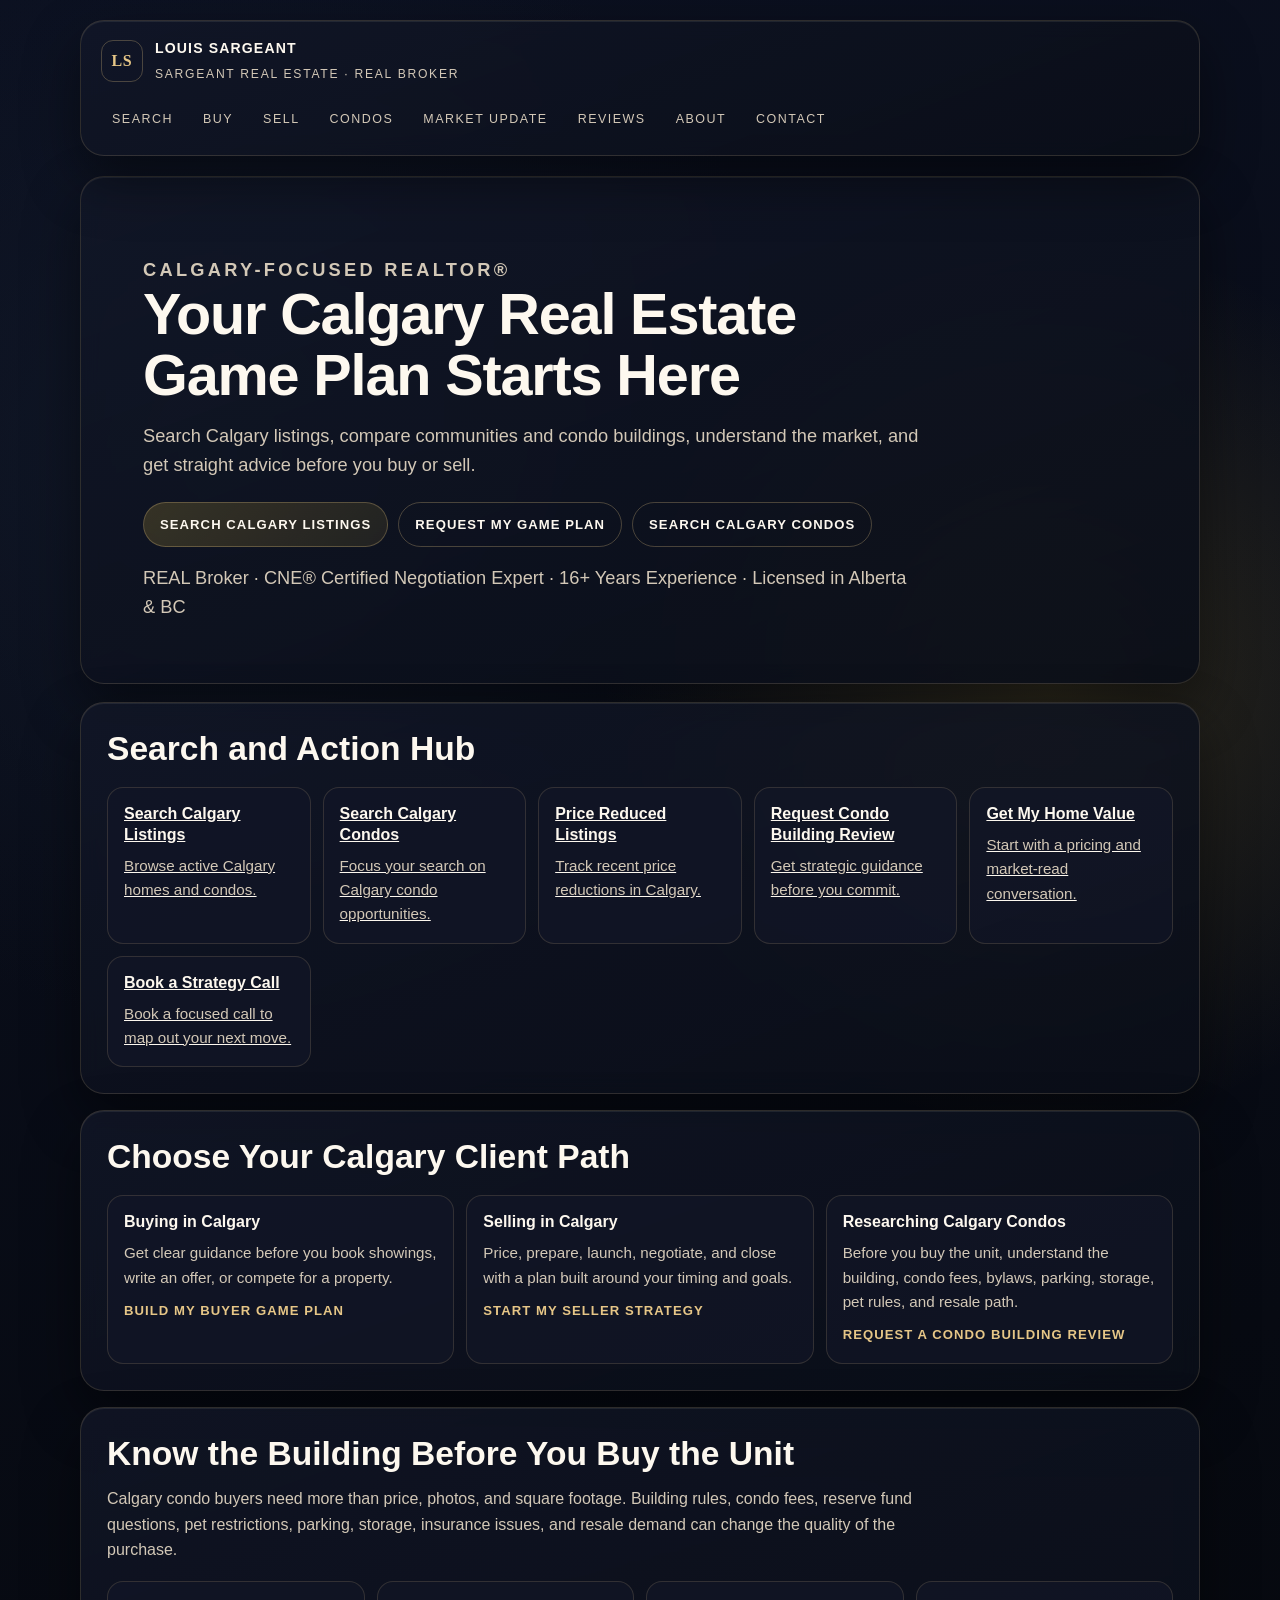
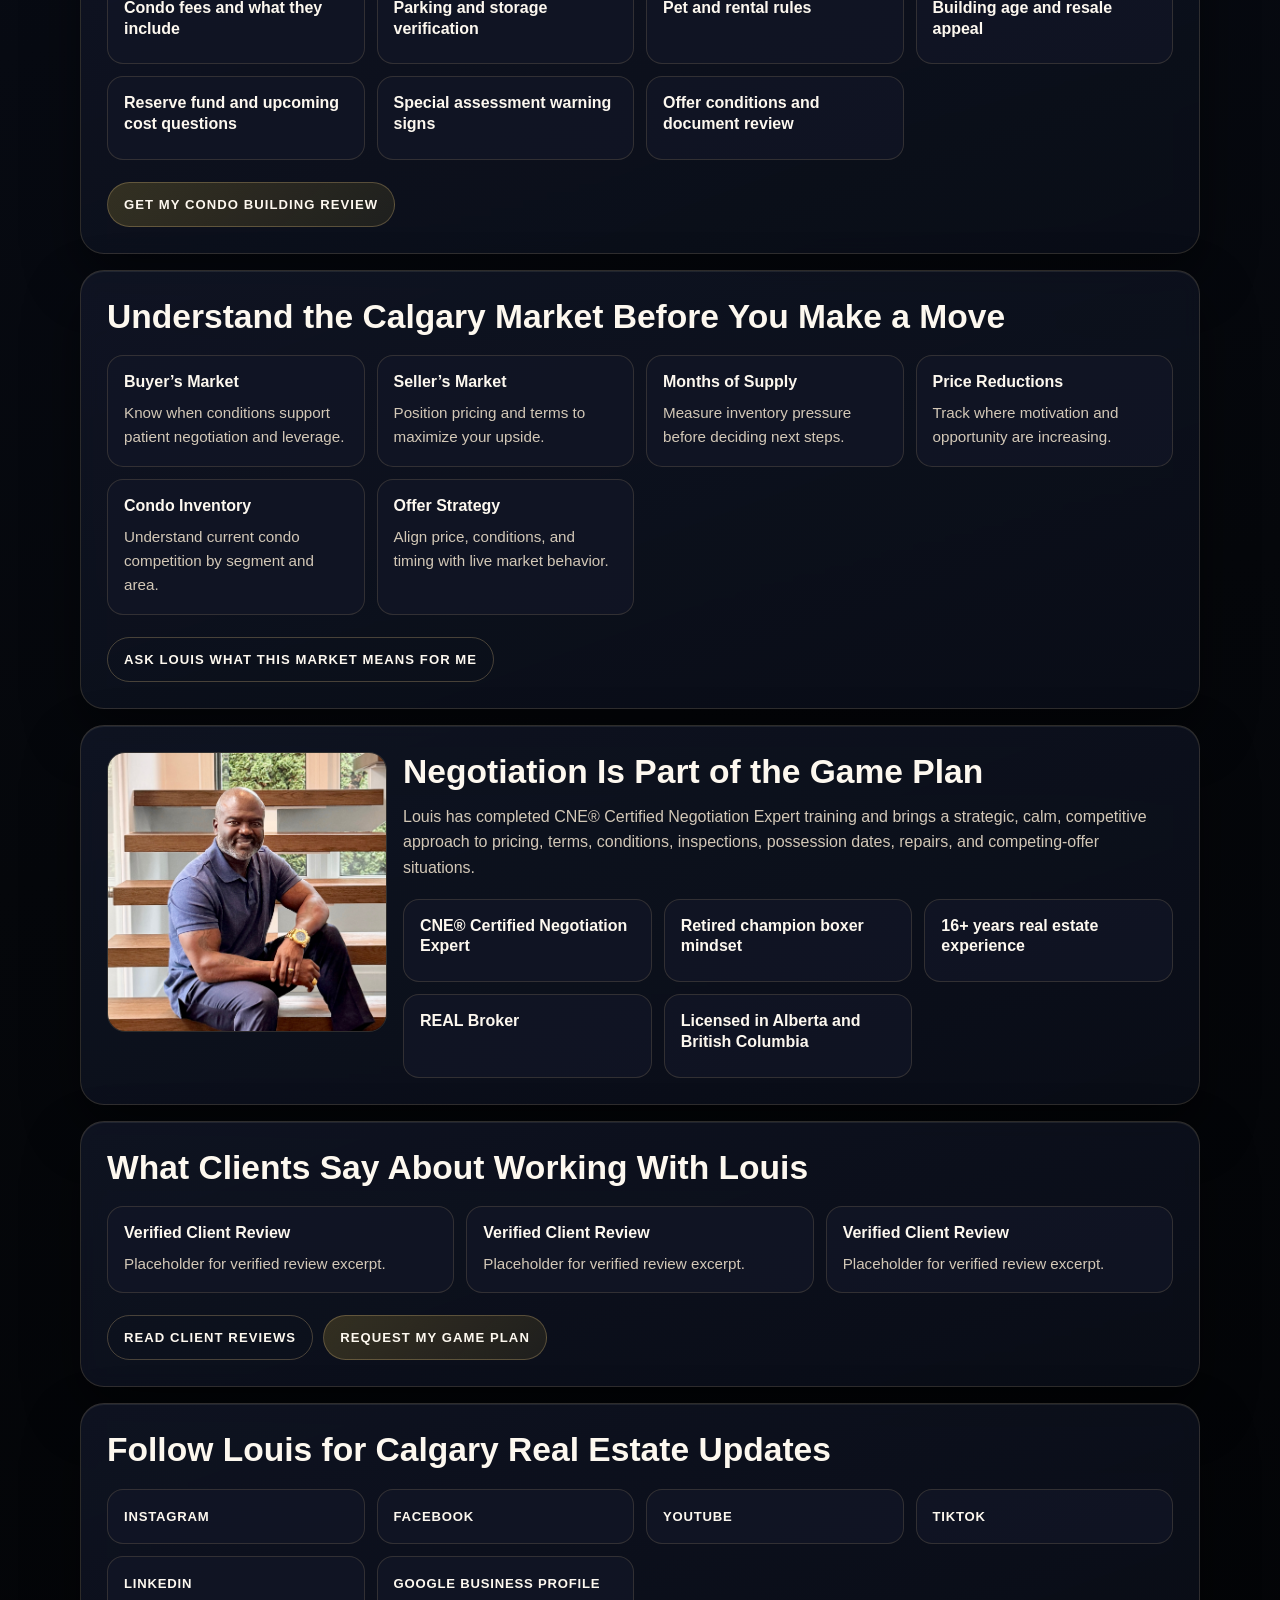
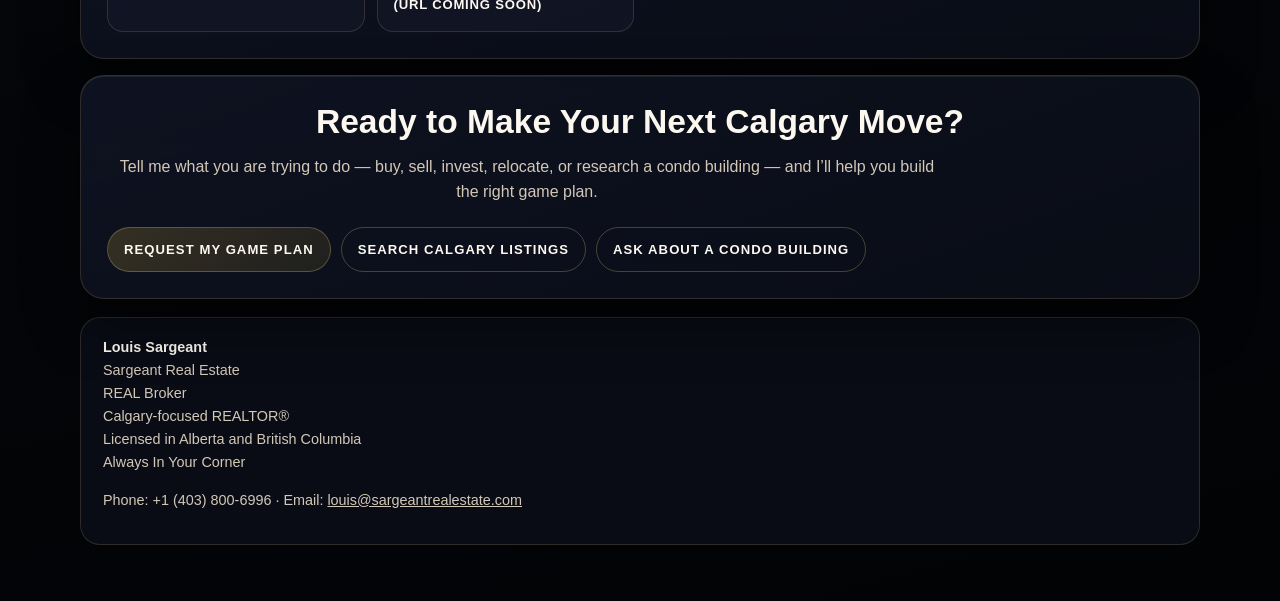
==== personal-landing-page/index.html @ f34b56b9 "Align CTA destinations and placeholder links on personal landing page" ====
<!DOCTYPE html>
<html lang="en">
<head>
  <meta charset="UTF-8" />
  <meta name="viewport" content="width=device-width, initial-scale=1.0" />
  <meta name="description" content="Louis Sargeant personal Calgary real estate website: search listings, compare condos, and build your game plan with Sargeant Real Estate at REAL Broker." />
  <title>Louis Sargeant | Calgary REALTOR® | REAL Broker</title>
  <style>
    :root {
      --bg: #05070b;
      --bg-elevated: #0b1020;
      --panel: rgba(18, 23, 40, 0.72);
      --panel-strong: rgba(10, 14, 24, 0.9);
      --line: rgba(230, 198, 135, 0.28);
      --line-soft: rgba(230, 198, 135, 0.16);
      --gold: #d4af37;
      --gold-soft: #e6c687;
      --text: #fdf8ef;
      --muted: #d3c8b7;
      --shadow: 0 24px 56px rgba(0, 0, 0, 0.45);
      --max: 1160px;
    }

    * { box-sizing: border-box; }

    html { scroll-behavior: smooth; }

    body {
      margin: 0;
      color: var(--text);
      font-family: Inter, "Segoe UI", Roboto, Helvetica, Arial, sans-serif;
      line-height: 1.6;
      background:
        radial-gradient(circle at 18% 12%, rgba(22, 31, 48, 0.55), transparent 36rem),
        radial-gradient(circle at 82% 18%, rgba(212, 175, 55, 0.18), transparent 28rem),
        linear-gradient(165deg, #0b1020 0%, #05070b 60%, #020305 100%);
    }

    a { color: inherit; }

    .page {
      width: min(100%, var(--max));
      margin: 0 auto;
      padding: 20px 20px 56px;
    }

    .glass {
      background: linear-gradient(160deg, rgba(18, 23, 40, 0.78), rgba(10, 14, 24, 0.9));
      border: 1px solid var(--line-soft);
      box-shadow: var(--shadow), inset 0 1px 0 rgba(255, 244, 224, 0.08);
      backdrop-filter: blur(10px);
      -webkit-backdrop-filter: blur(10px);
      border-radius: 24px;
    }

    .site-header {
      position: sticky;
      top: 12px;
      z-index: 10;
      display: flex;
      flex-wrap: wrap;
      align-items: center;
      justify-content: space-between;
      gap: 16px;
      padding: 16px 20px;
      margin-bottom: 20px;
    }

    .brand {
      display: flex;
      align-items: center;
      gap: 12px;
      min-width: 0;
    }

    .brand-mark {
      display: grid;
      place-items: center;
      width: 42px;
      height: 42px;
      border-radius: 12px;
      border: 1px solid var(--line);
      color: var(--gold-soft);
      font-family: Georgia, "Times New Roman", serif;
      font-weight: 700;
      letter-spacing: 0.04em;
    }

    .brand-copy strong {
      display: block;
      letter-spacing: 0.08em;
      text-transform: uppercase;
      font-size: 0.88rem;
    }

    .brand-copy span {
      color: var(--muted);
      font-size: 0.76rem;
      letter-spacing: 0.14em;
      text-transform: uppercase;
    }

    .main-nav {
      display: flex;
      flex-wrap: wrap;
      gap: 8px;
      justify-content: flex-end;
    }

    .main-nav a {
      text-decoration: none;
      font-size: 0.78rem;
      letter-spacing: 0.12em;
      text-transform: uppercase;
      color: var(--muted);
      padding: 8px 10px;
      border-radius: 999px;
      border: 1px solid transparent;
    }

    .main-nav a:hover,
    .main-nav a:focus-visible {
      border-color: var(--line-soft);
      color: var(--text);
      outline: none;
    }

    .hero {
      padding: clamp(34px, 6vw, 62px);
      margin-bottom: 18px;
      text-align: left;
    }

    .eyebrow {
      margin: 0 0 10px;
      color: var(--gold-soft);
      font-size: 0.75rem;
      letter-spacing: 0.18em;
      text-transform: uppercase;
      font-weight: 700;
    }

    h1 {
      margin: 0;
      font-size: clamp(2.1rem, 7vw, 3.6rem);
      line-height: 1.05;
      letter-spacing: -0.02em;
      text-wrap: balance;
    }

    .hero p {
      margin: 16px 0 0;
      color: var(--muted);
      max-width: 780px;
      font-size: clamp(1rem, 2.5vw, 1.14rem);
    }

    .button-row {
      display: flex;
      flex-wrap: wrap;
      gap: 10px;
      margin-top: 22px;
    }

    .btn {
      display: inline-flex;
      align-items: center;
      justify-content: center;
      text-decoration: none;
      padding: 11px 16px;
      border-radius: 999px;
      border: 1px solid var(--line);
      font-size: 0.82rem;
      font-weight: 700;
      letter-spacing: 0.08em;
      text-transform: uppercase;
      transition: transform 0.18s ease, border-color 0.18s ease;
    }

    .btn:hover,
    .btn:focus-visible {
      transform: translateY(-1px);
      border-color: var(--gold);
      outline: none;
    }

    .btn-primary {
      background: linear-gradient(135deg, rgba(212, 175, 55, 0.2), rgba(212, 175, 55, 0.1));
    }

    .trust-line {
      margin-top: 16px;
      color: var(--muted);
      font-size: 0.86rem;
    }

    .section {
      margin-top: 16px;
      padding: 26px;
    }

    .section h2 {
      margin: 0;
      font-size: clamp(1.5rem, 4vw, 2.1rem);
      line-height: 1.2;
    }

    .section-intro {
      margin: 12px 0 0;
      color: var(--muted);
      max-width: 840px;
    }

    .action-grid,
    .card-grid,
    .check-grid,
    .market-grid,
    .review-grid,
    .social-grid,
    .stat-grid {
      display: grid;
      gap: 12px;
      margin-top: 18px;
    }

    .action-grid { grid-template-columns: repeat(auto-fit, minmax(170px, 1fr)); }
    .card-grid { grid-template-columns: repeat(auto-fit, minmax(240px, 1fr)); }
    .check-grid,
    .market-grid,
    .review-grid,
    .social-grid,
    .stat-grid { grid-template-columns: repeat(auto-fit, minmax(210px, 1fr)); }

    .item {
      padding: 16px;
      border-radius: 16px;
      background: var(--panel);
      border: 1px solid var(--line-soft);
    }

    .item h3 {
      margin: 0 0 8px;
      font-size: 1rem;
      line-height: 1.3;
    }

    .item p,
    .item li {
      margin: 0;
      color: var(--muted);
      font-size: 0.95rem;
    }

    .item ul {
      margin: 0;
      padding-left: 18px;
      display: grid;
      gap: 6px;
    }

    .mini-link {
      margin-top: 10px;
      display: inline-block;
      color: var(--gold-soft);
      text-decoration: none;
      font-size: 0.82rem;
      letter-spacing: 0.08em;
      text-transform: uppercase;
      font-weight: 700;
    }

    .about-grid {
      display: grid;
      gap: 16px;
      grid-template-columns: minmax(200px, 280px) 1fr;
      align-items: start;
    }

    .about-grid img {
      width: 100%;
      border-radius: 18px;
      object-fit: cover;
      border: 1px solid var(--line-soft);
    }

    .social-grid a {
      text-decoration: none;
      font-weight: 700;
      letter-spacing: 0.06em;
      text-transform: uppercase;
      font-size: 0.82rem;
    }

    .final-cta {
      text-align: center;
    }

    .footer {
      margin-top: 18px;
      padding: 18px 22px;
      font-size: 0.9rem;
      color: var(--muted);
      border-radius: 20px;
      border: 1px solid var(--line-soft);
      background: var(--panel-strong);
    }

    .footer strong { color: var(--text); }

    @media (max-width: 860px) {
      .about-grid { grid-template-columns: 1fr; }
      .site-header { position: static; }
    }

    @media (max-width: 680px) {
      .page { padding: 16px 12px 44px; }
      .site-header,
      .hero,
      .section,
      .footer { padding-left: 14px; padding-right: 14px; }
      .btn { width: 100%; }
      .button-row { flex-direction: column; }
    }
  </style>
</head>
<body>
  <main class="page">
    <header class="site-header glass" aria-label="Top navigation">
      <div class="brand" id="top">
        <span class="brand-mark" aria-hidden="true">LS</span>
        <div class="brand-copy">
          <strong>Louis Sargeant</strong>
          <span>Sargeant Real Estate · REAL Broker</span>
        </div>
      </div>
      <nav class="main-nav" aria-label="Primary">
        <a href="#search">Search</a>
        <a href="#buy">Buy</a>
        <a href="#sell">Sell</a>
        <a href="#condos">Condos</a>
        <a href="#market-update">Market Update</a>
        <a href="#reviews">Reviews</a>
        <a href="#about">About</a>
        <a href="#contact">Contact</a>
      </nav>
    </header>

    <section class="hero glass" aria-labelledby="hero-title">
      <p class="eyebrow">Calgary-Focused REALTOR®</p>
      <h1 id="hero-title">Your Calgary Real Estate Game Plan Starts Here</h1>
      <p>Search Calgary listings, compare communities and condo buildings, understand the market, and get straight advice before you buy or sell.</p>
      <div class="button-row" aria-label="Hero calls to action">
        <!-- TODO: Replace with final IDX/search URL for Calgary listings (currently points to existing Calgary condos search route) -->
        <a class="btn btn-primary" href="https://louiss106.sg-host.com/all-calgary-condos/">Search Calgary Listings</a>
        <a class="btn" href="https://calendar.app.google/qJLDHg63nGswK7nh8">Request My Game Plan</a>
        <a class="btn" href="https://louiss106.sg-host.com/calgary-condos/">Search Calgary Condos</a>
      </div>
      <p class="trust-line">REAL Broker · CNE® Certified Negotiation Expert · 16+ Years Experience · Licensed in Alberta &amp; BC</p>
    </section>

    <section class="section glass" id="search" aria-labelledby="search-title">
      <h2 id="search-title">Search and Action Hub</h2>
      <div class="action-grid" role="list">
        <a class="item" role="listitem" href="https://louiss106.sg-host.com/all-calgary-condos/"><h3>Search Calgary Listings</h3><p>Browse active Calgary homes and condos.</p></a>
        <a class="item" role="listitem" href="https://louiss106.sg-host.com/calgary-condos/"><h3>Search Calgary Condos</h3><p>Focus your search on Calgary condo opportunities.</p></a>
        <a class="item" role="listitem" href="https://louiss106.sg-host.com/price-reduced-condos/"><h3>Price Reduced Listings</h3><p>Track recent price reductions in Calgary.</p></a>
        <!-- TODO: Replace with final condo-building-review route -->
        <a class="item" role="listitem" href="#contact"><h3>Request Condo Building Review</h3><p>Get strategic guidance before you commit.</p></a>
        <a class="item" role="listitem" href="https://louiss106.sg-host.com/home-value/"><h3>Get My Home Value</h3><p>Start with a pricing and market-read conversation.</p></a>
        <a class="item" role="listitem" href="https://calendar.app.google/qJLDHg63nGswK7nh8"><h3>Book a Strategy Call</h3><p>Book a focused call to map out your next move.</p></a>
      </div>
    </section>

    <section class="section glass" aria-labelledby="paths-title">
      <h2 id="paths-title">Choose Your Calgary Client Path</h2>
      <div class="card-grid">
        <article class="item" id="buy">
          <h3>Buying in Calgary</h3>
          <p>Get clear guidance before you book showings, write an offer, or compete for a property.</p>
          <a class="mini-link" href="https://calendar.app.google/qJLDHg63nGswK7nh8">Build My Buyer Game Plan</a>
        </article>
        <article class="item" id="sell">
          <h3>Selling in Calgary</h3>
          <p>Price, prepare, launch, negotiate, and close with a plan built around your timing and goals.</p>
          <a class="mini-link" href="https://louiss106.sg-host.com/home-value/">Start My Seller Strategy</a>
        </article>
        <article class="item" id="condos">
          <h3>Researching Calgary Condos</h3>
          <p>Before you buy the unit, understand the building, condo fees, bylaws, parking, storage, pet rules, and resale path.</p>
          <a class="mini-link" href="#contact">Request a Condo Building Review</a>
        </article>
      </div>
    </section>

    <section class="section glass" aria-labelledby="condo-specialist-title">
      <h2 id="condo-specialist-title">Know the Building Before You Buy the Unit</h2>
      <p class="section-intro">Calgary condo buyers need more than price, photos, and square footage. Building rules, condo fees, reserve fund questions, pet restrictions, parking, storage, insurance issues, and resale demand can change the quality of the purchase.</p>
      <div class="check-grid">
        <article class="item"><h3>Condo fees and what they include</h3></article>
        <article class="item"><h3>Parking and storage verification</h3></article>
        <article class="item"><h3>Pet and rental rules</h3></article>
        <article class="item"><h3>Building age and resale appeal</h3></article>
        <article class="item"><h3>Reserve fund and upcoming cost questions</h3></article>
        <article class="item"><h3>Special assessment warning signs</h3></article>
        <article class="item"><h3>Offer conditions and document review</h3></article>
      </div>
      <div class="button-row">
        <a class="btn btn-primary" href="#contact">Get My Condo Building Review</a>
      </div>
    </section>

    <section class="section glass" id="market-update" aria-labelledby="market-title">
      <h2 id="market-title">Understand the Calgary Market Before You Make a Move</h2>
      <div class="market-grid">
        <article class="item"><h3>Buyer’s Market</h3><p>Know when conditions support patient negotiation and leverage.</p></article>
        <article class="item"><h3>Seller’s Market</h3><p>Position pricing and terms to maximize your upside.</p></article>
        <article class="item"><h3>Months of Supply</h3><p>Measure inventory pressure before deciding next steps.</p></article>
        <article class="item"><h3>Price Reductions</h3><p>Track where motivation and opportunity are increasing.</p></article>
        <article class="item"><h3>Condo Inventory</h3><p>Understand current condo competition by segment and area.</p></article>
        <article class="item"><h3>Offer Strategy</h3><p>Align price, conditions, and timing with live market behavior.</p></article>
      </div>
      <div class="button-row">
        <a class="btn" href="https://calendar.app.google/qJLDHg63nGswK7nh8">Ask Louis What This Market Means For Me</a>
      </div>
    </section>

    <section class="section glass" id="about" aria-labelledby="negotiation-title">
      <div class="about-grid">
        <img src="./louis-sargeant-headshot.jpeg" alt="Louis Sargeant, Calgary-focused REALTOR® at REAL Broker" />
        <div>
          <h2 id="negotiation-title">Negotiation Is Part of the Game Plan</h2>
          <p class="section-intro">Louis has completed CNE® Certified Negotiation Expert training and brings a strategic, calm, competitive approach to pricing, terms, conditions, inspections, possession dates, repairs, and competing-offer situations.</p>
          <div class="stat-grid">
            <article class="item"><h3>CNE® Certified Negotiation Expert</h3></article>
            <article class="item"><h3>Retired champion boxer mindset</h3></article>
            <article class="item"><h3>16+ years real estate experience</h3></article>
            <article class="item"><h3>REAL Broker</h3></article>
            <article class="item"><h3>Licensed in Alberta and British Columbia</h3></article>
          </div>
        </div>
      </div>
    </section>

    <section class="section glass" id="reviews" aria-labelledby="reviews-title">
      <h2 id="reviews-title">What Clients Say About Working With Louis</h2>
      <!-- Replace with verified RankMyAgent / Rate-My-Agent / client review excerpts. -->
      <!-- TODO: Replace review placeholders with verified review snippets and links -->
      <div class="review-grid">
        <article class="item"><h3>Verified Client Review</h3><p>Placeholder for verified review excerpt.</p></article>
        <article class="item"><h3>Verified Client Review</h3><p>Placeholder for verified review excerpt.</p></article>
        <article class="item"><h3>Verified Client Review</h3><p>Placeholder for verified review excerpt.</p></article>
      </div>
      <div class="button-row">
        <!-- TODO: Replace with final review profile URL -->
        <a class="btn" href="#contact">Read Client Reviews</a>
        <a class="btn btn-primary" href="https://calendar.app.google/qJLDHg63nGswK7nh8">Request My Game Plan</a>
      </div>
    </section>

    <section class="section glass" aria-labelledby="social-title">
      <h2 id="social-title">Follow Louis for Calgary Real Estate Updates</h2>
      <!-- TODO: Confirm final social links and domain forwarding targets -->
      <div class="social-grid">
        <a class="item" href="https://www.instagram.com/louissargeant.realestate/" target="_blank" rel="noopener noreferrer">Instagram</a>
        <a class="item" href="https://www.facebook.com/LouisSargeantRealestate/" target="_blank" rel="noopener noreferrer">Facebook</a>
        <a class="item" href="https://www.youtube.com/@louissargeantrealestate" target="_blank" rel="noopener noreferrer">YouTube</a>
        <a class="item" href="https://www.tiktok.com/@louissargeantrealestate" target="_blank" rel="noopener noreferrer">TikTok</a>
        <a class="item" href="https://www.linkedin.com/in/louis-sargeant-b5b5812b/" target="_blank" rel="noopener noreferrer">LinkedIn</a>
        <a class="item" href="#contact" aria-label="Google Business Profile URL coming soon">Google Business Profile (URL coming soon)</a>
      </div>
    </section>

    <section class="section glass final-cta" id="contact" aria-labelledby="final-cta-title">
      <h2 id="final-cta-title">Ready to Make Your Next Calgary Move?</h2>
      <p class="section-intro">Tell me what you are trying to do — buy, sell, invest, relocate, or research a condo building — and I’ll help you build the right game plan.</p>
      <div class="button-row">
        <a class="btn btn-primary" href="https://calendar.app.google/qJLDHg63nGswK7nh8">Request My Game Plan</a>
        <a class="btn" href="https://louiss106.sg-host.com/all-calgary-condos/">Search Calgary Listings</a>
        <a class="btn" href="#contact">Ask About a Condo Building</a>
      </div>
    </section>

    <footer class="footer" aria-label="Site footer">
      <strong>Louis Sargeant</strong><br />
      Sargeant Real Estate<br />
      REAL Broker<br />
      Calgary-focused REALTOR®<br />
      Licensed in Alberta and British Columbia<br />
      Always In Your Corner
      <p><!-- TODO: Confirm final contact and domain forwarding details for launch -->Phone: +1 (403) 800-6996 · Email: <a href="mailto:louis@sargeantrealestate.com">louis@sargeantrealestate.com</a></p>
    </footer>
  </main>
</body>
</html>
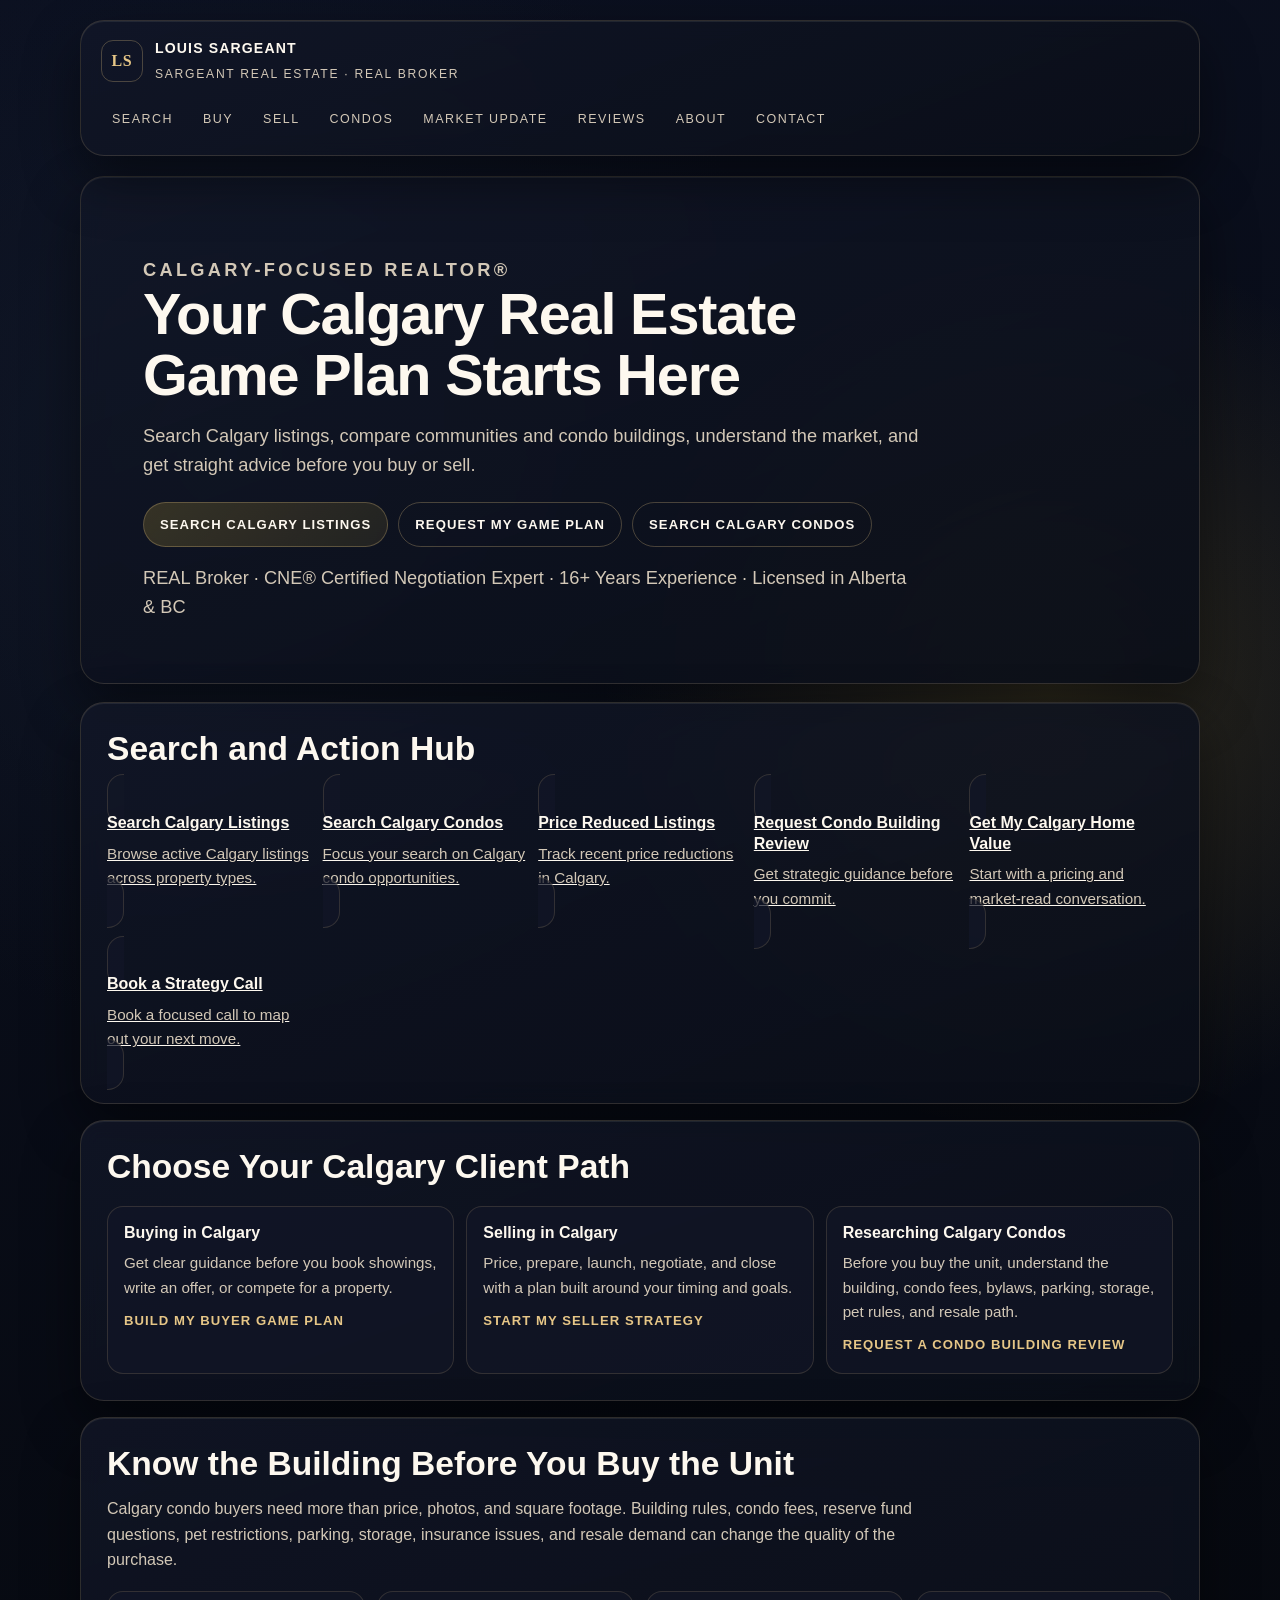
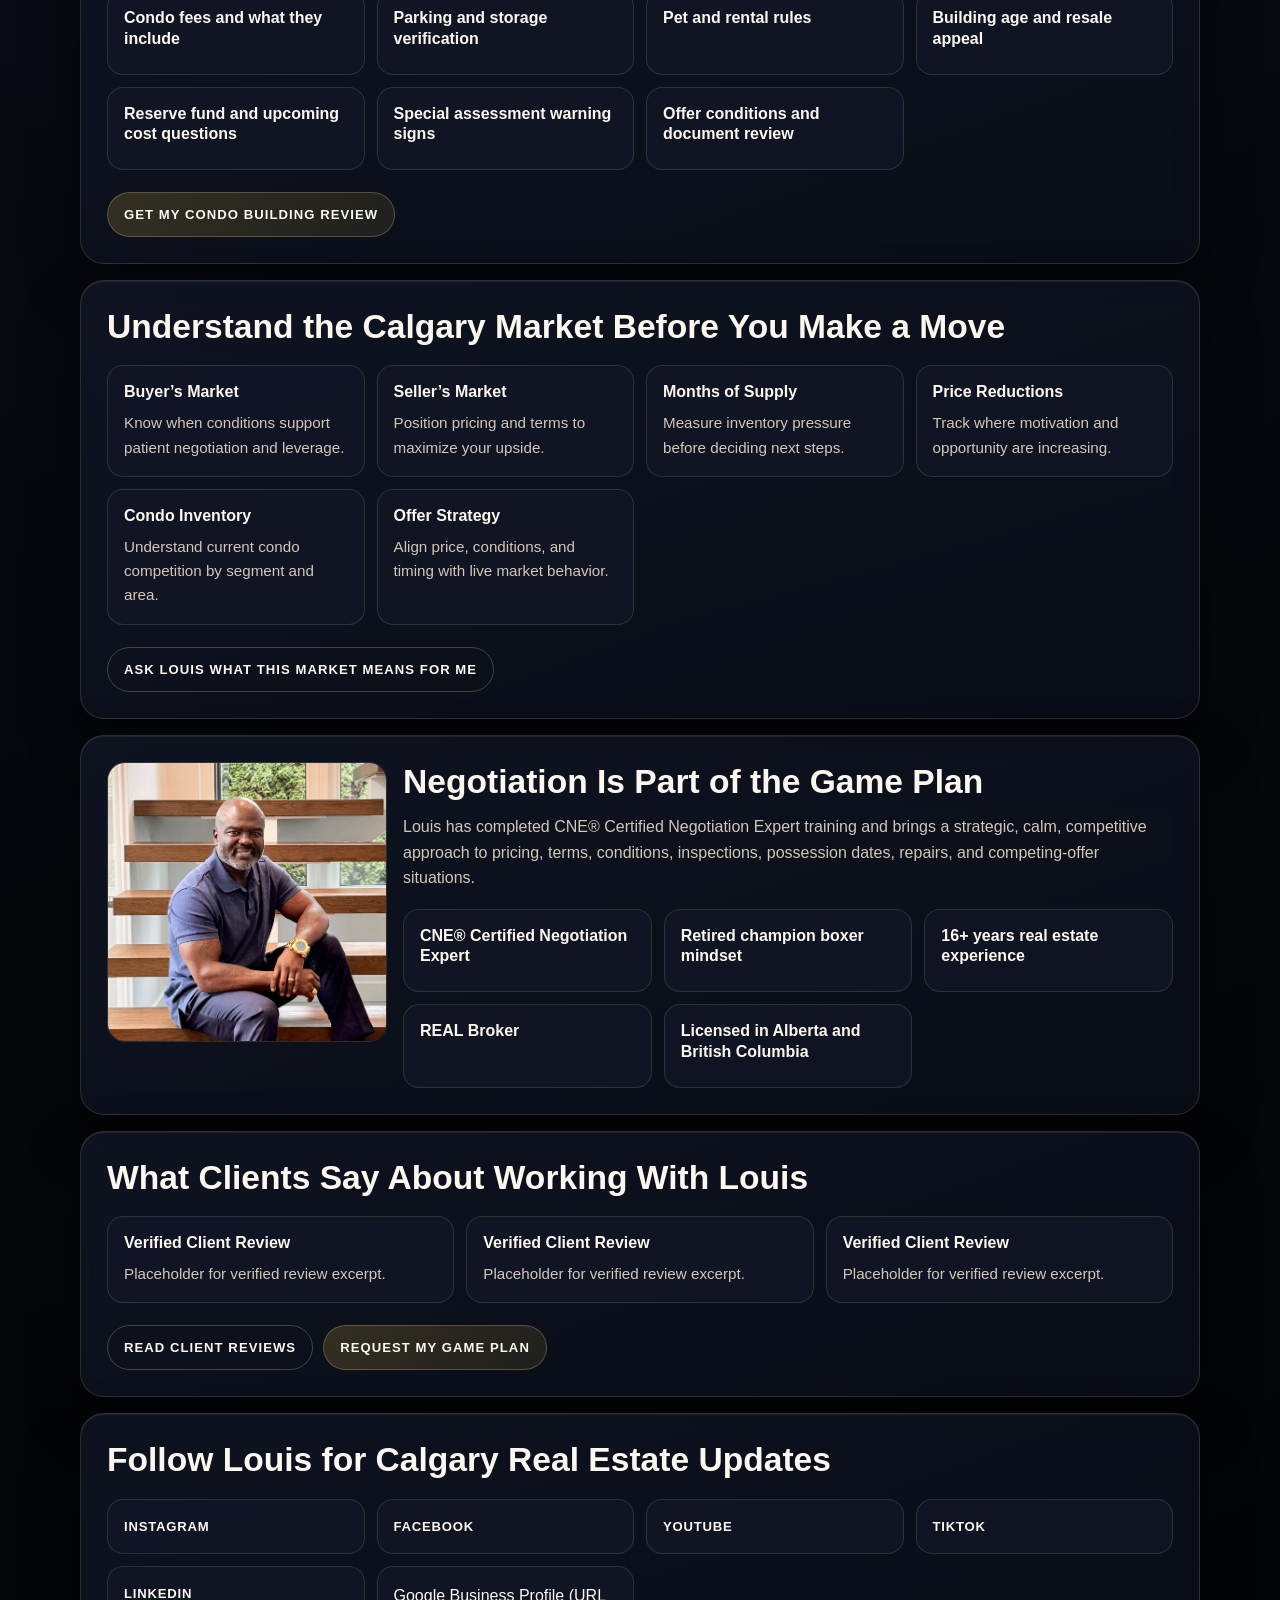
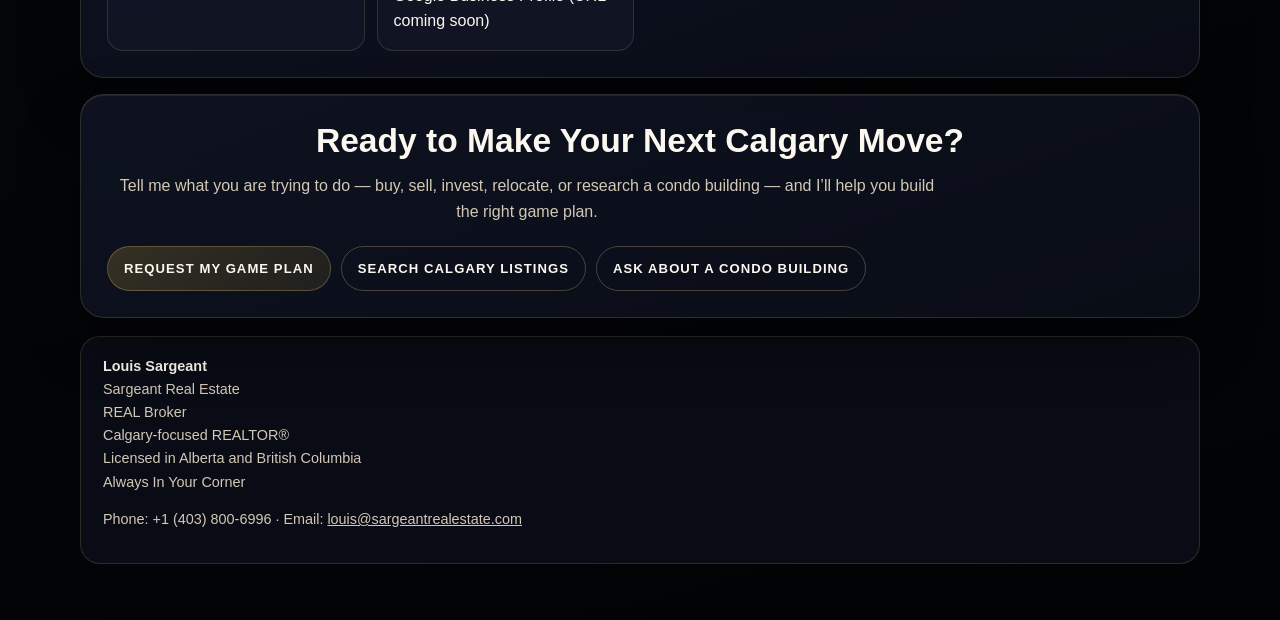
==== commit 8e587385: "Polish personal page CTA semantics and placeholder routing notes" ====
--- a/personal-landing-page/index.html
+++ b/personal-landing-page/index.html
@@ -224,6 +224,11 @@
     }
 
     .action-grid { grid-template-columns: repeat(auto-fit, minmax(170px, 1fr)); }
+    .action-list {
+      list-style: none;
+      margin: 18px 0 0;
+      padding: 0;
+    }
     .card-grid { grid-template-columns: repeat(auto-fit, minmax(240px, 1fr)); }
     .check-grid,
     .market-grid,
@@ -350,25 +355,25 @@
       <h1 id="hero-title">Your Calgary Real Estate Game Plan Starts Here</h1>
       <p>Search Calgary listings, compare communities and condo buildings, understand the market, and get straight advice before you buy or sell.</p>
       <div class="button-row" aria-label="Hero calls to action">
-        <!-- TODO: Replace with final IDX/search URL for Calgary listings (currently points to existing Calgary condos search route) -->
-        <a class="btn btn-primary" href="https://louiss106.sg-host.com/all-calgary-condos/">Search Calgary Listings</a>
+        <!-- TODO: Replace with final Calgary-wide listings route after IDX/search migration -->
+        <a class="btn btn-primary" href="https://louiss106.sg-host.com/calgary-listings/">Search Calgary Listings</a>
         <a class="btn" href="https://calendar.app.google/qJLDHg63nGswK7nh8">Request My Game Plan</a>
-        <a class="btn" href="https://louiss106.sg-host.com/calgary-condos/">Search Calgary Condos</a>
+        <a class="btn" href="https://louiss106.sg-host.com/calgary-condos/" title="Search Calgary condo-only listings">Search Calgary Condos</a>
       </div>
       <p class="trust-line">REAL Broker · CNE® Certified Negotiation Expert · 16+ Years Experience · Licensed in Alberta &amp; BC</p>
     </section>
 
     <section class="section glass" id="search" aria-labelledby="search-title">
       <h2 id="search-title">Search and Action Hub</h2>
-      <div class="action-grid" role="list">
-        <a class="item" role="listitem" href="https://louiss106.sg-host.com/all-calgary-condos/"><h3>Search Calgary Listings</h3><p>Browse active Calgary homes and condos.</p></a>
-        <a class="item" role="listitem" href="https://louiss106.sg-host.com/calgary-condos/"><h3>Search Calgary Condos</h3><p>Focus your search on Calgary condo opportunities.</p></a>
-        <a class="item" role="listitem" href="https://louiss106.sg-host.com/price-reduced-condos/"><h3>Price Reduced Listings</h3><p>Track recent price reductions in Calgary.</p></a>
-        <!-- TODO: Replace with final condo-building-review route -->
-        <a class="item" role="listitem" href="#contact"><h3>Request Condo Building Review</h3><p>Get strategic guidance before you commit.</p></a>
-        <a class="item" role="listitem" href="https://louiss106.sg-host.com/home-value/"><h3>Get My Home Value</h3><p>Start with a pricing and market-read conversation.</p></a>
-        <a class="item" role="listitem" href="https://calendar.app.google/qJLDHg63nGswK7nh8"><h3>Book a Strategy Call</h3><p>Book a focused call to map out your next move.</p></a>
-      </div>
+      <ul class="action-grid action-list">
+        <li><a class="item" href="https://louiss106.sg-host.com/calgary-listings/"><h3>Search Calgary Listings</h3><p>Browse active Calgary listings across property types.</p></a></li>
+        <li><a class="item" href="https://louiss106.sg-host.com/calgary-condos/"><h3>Search Calgary Condos</h3><p>Focus your search on Calgary condo opportunities.</p></a></li>
+        <li><a class="item" href="https://louiss106.sg-host.com/price-reduced-condos/"><h3>Price Reduced Listings</h3><p>Track recent price reductions in Calgary.</p></a></li>
+        <!-- TODO: Replace this and all matching condo-review CTA destinations (`#contact`) with final condo-building-review route -->
+        <li><a class="item" href="#contact"><h3>Request Condo Building Review</h3><p>Get strategic guidance before you commit.</p></a></li>
+        <li><a class="item" href="https://louiss106.sg-host.com/home-value/"><h3>Get My Calgary Home Value</h3><p>Start with a pricing and market-read conversation.</p></a></li>
+        <li><a class="item" href="https://calendar.app.google/qJLDHg63nGswK7nh8"><h3>Book a Strategy Call</h3><p>Book a focused call to map out your next move.</p></a></li>
+      </ul>
     </section>
 
     <section class="section glass" aria-labelledby="paths-title">
@@ -466,7 +471,7 @@
         <a class="item" href="https://www.youtube.com/@louissargeantrealestate" target="_blank" rel="noopener noreferrer">YouTube</a>
         <a class="item" href="https://www.tiktok.com/@louissargeantrealestate" target="_blank" rel="noopener noreferrer">TikTok</a>
         <a class="item" href="https://www.linkedin.com/in/louis-sargeant-b5b5812b/" target="_blank" rel="noopener noreferrer">LinkedIn</a>
-        <a class="item" href="#contact" aria-label="Google Business Profile URL coming soon">Google Business Profile (URL coming soon)</a>
+        <div class="item">Google Business Profile (URL coming soon)</div>
       </div>
     </section>
 
@@ -475,8 +480,8 @@
       <p class="section-intro">Tell me what you are trying to do — buy, sell, invest, relocate, or research a condo building — and I’ll help you build the right game plan.</p>
       <div class="button-row">
         <a class="btn btn-primary" href="https://calendar.app.google/qJLDHg63nGswK7nh8">Request My Game Plan</a>
-        <a class="btn" href="https://louiss106.sg-host.com/all-calgary-condos/">Search Calgary Listings</a>
-        <a class="btn" href="#contact">Ask About a Condo Building</a>
+        <a class="btn" href="https://louiss106.sg-host.com/calgary-listings/">Search Calgary Listings</a>
+        <a class="btn" href="https://calendar.app.google/qJLDHg63nGswK7nh8">Ask About a Condo Building</a>
       </div>
     </section>
 
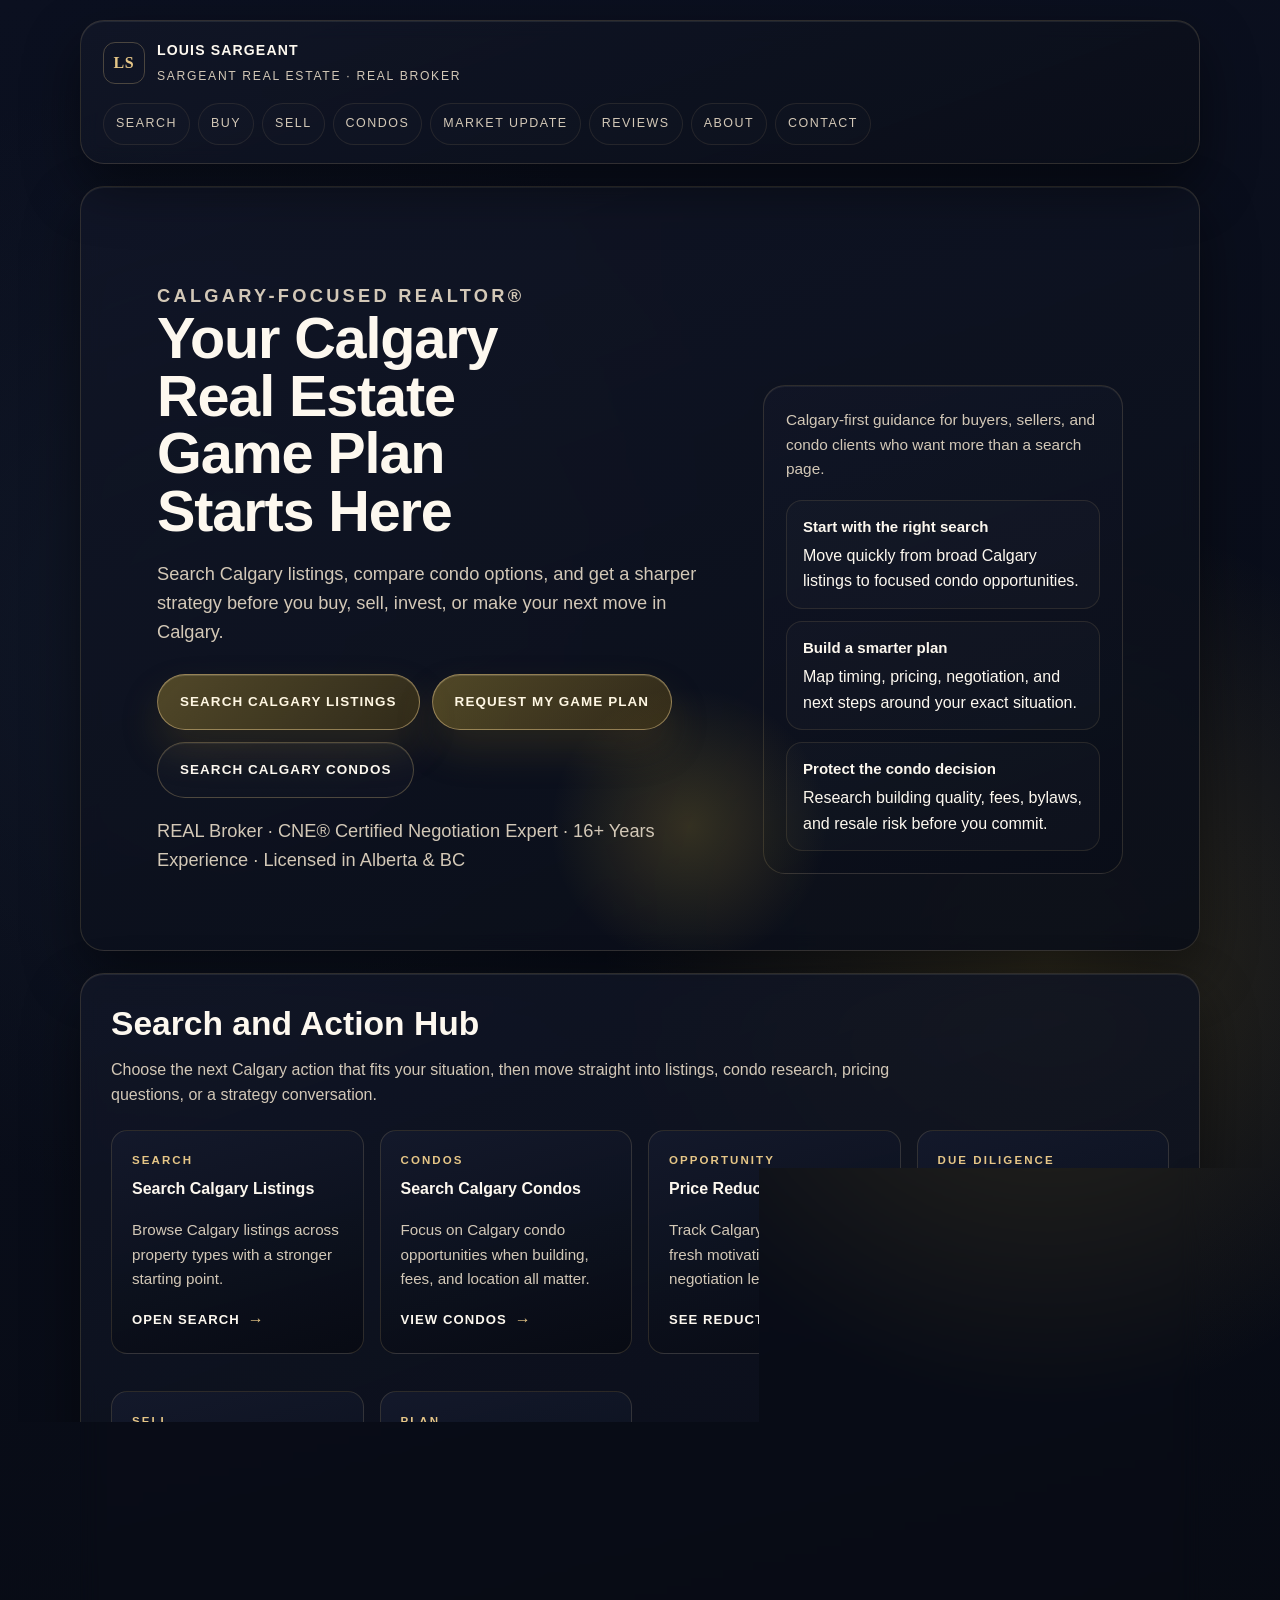
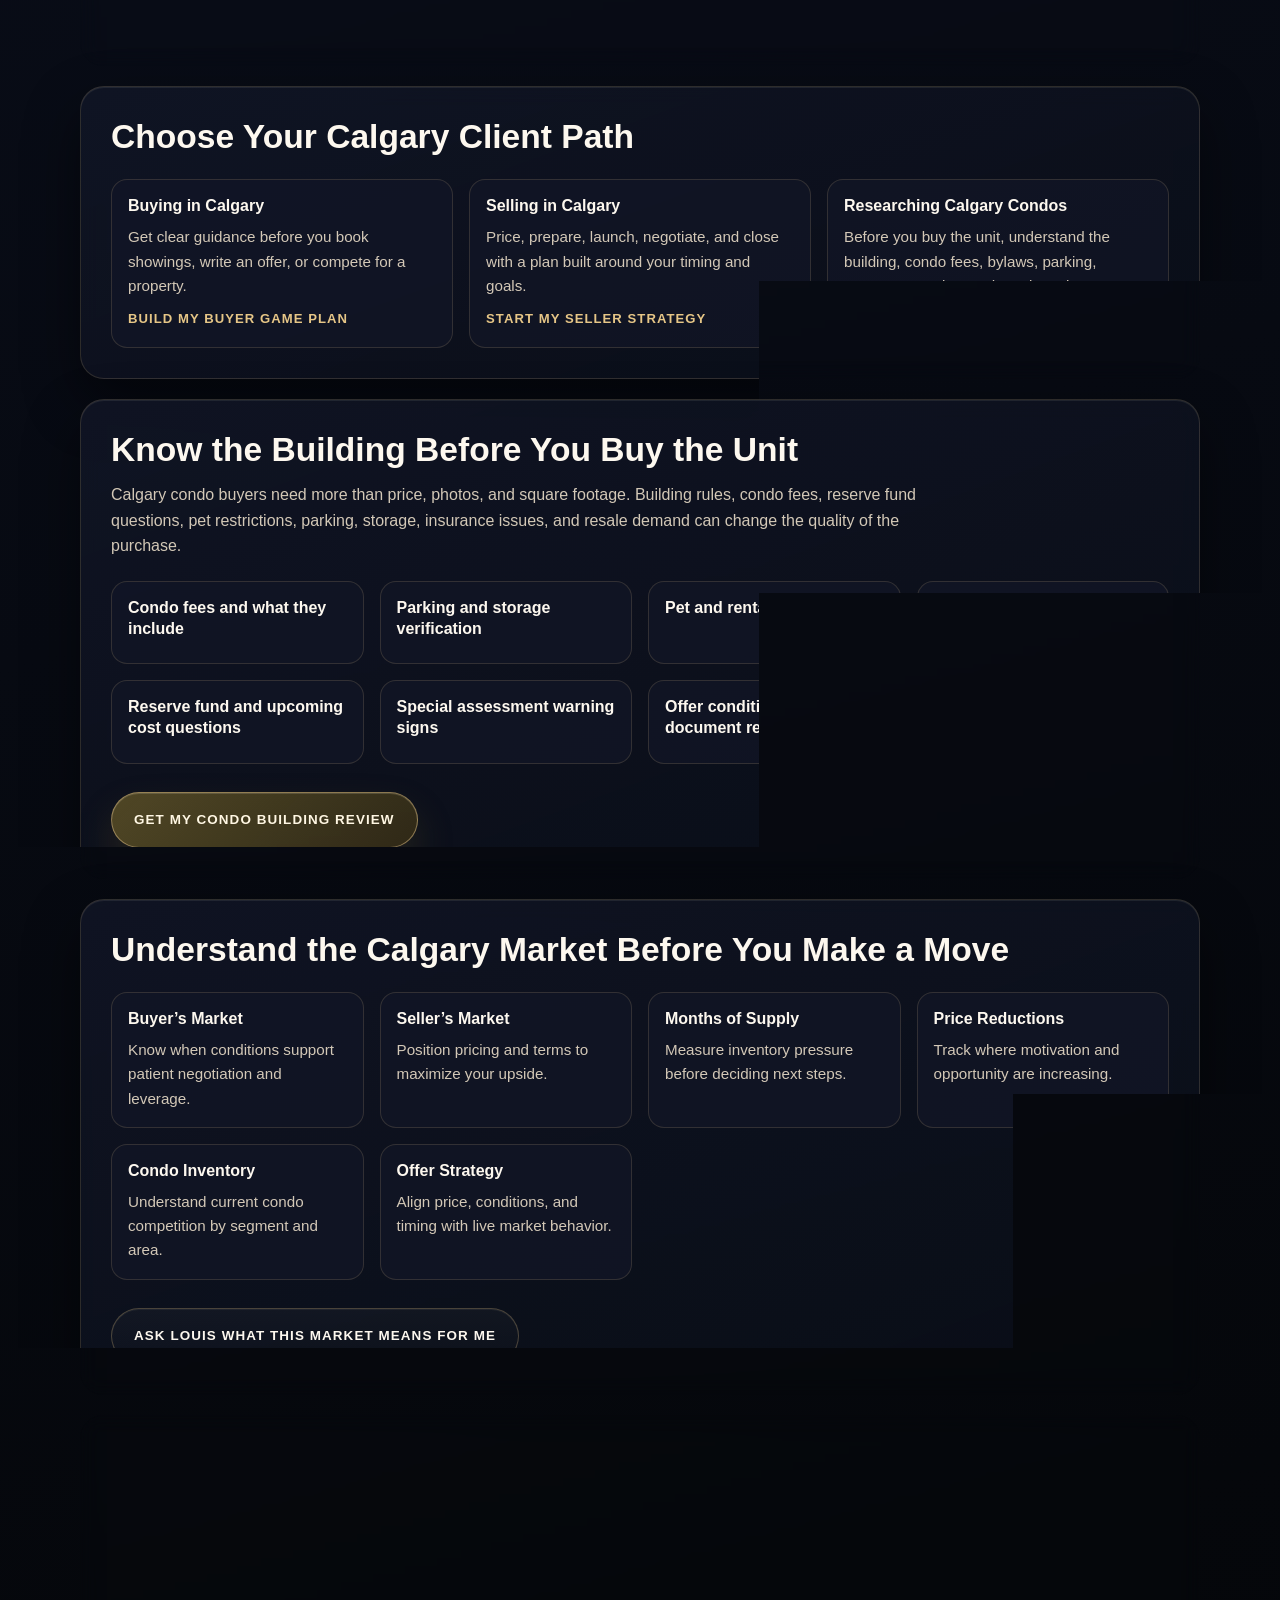
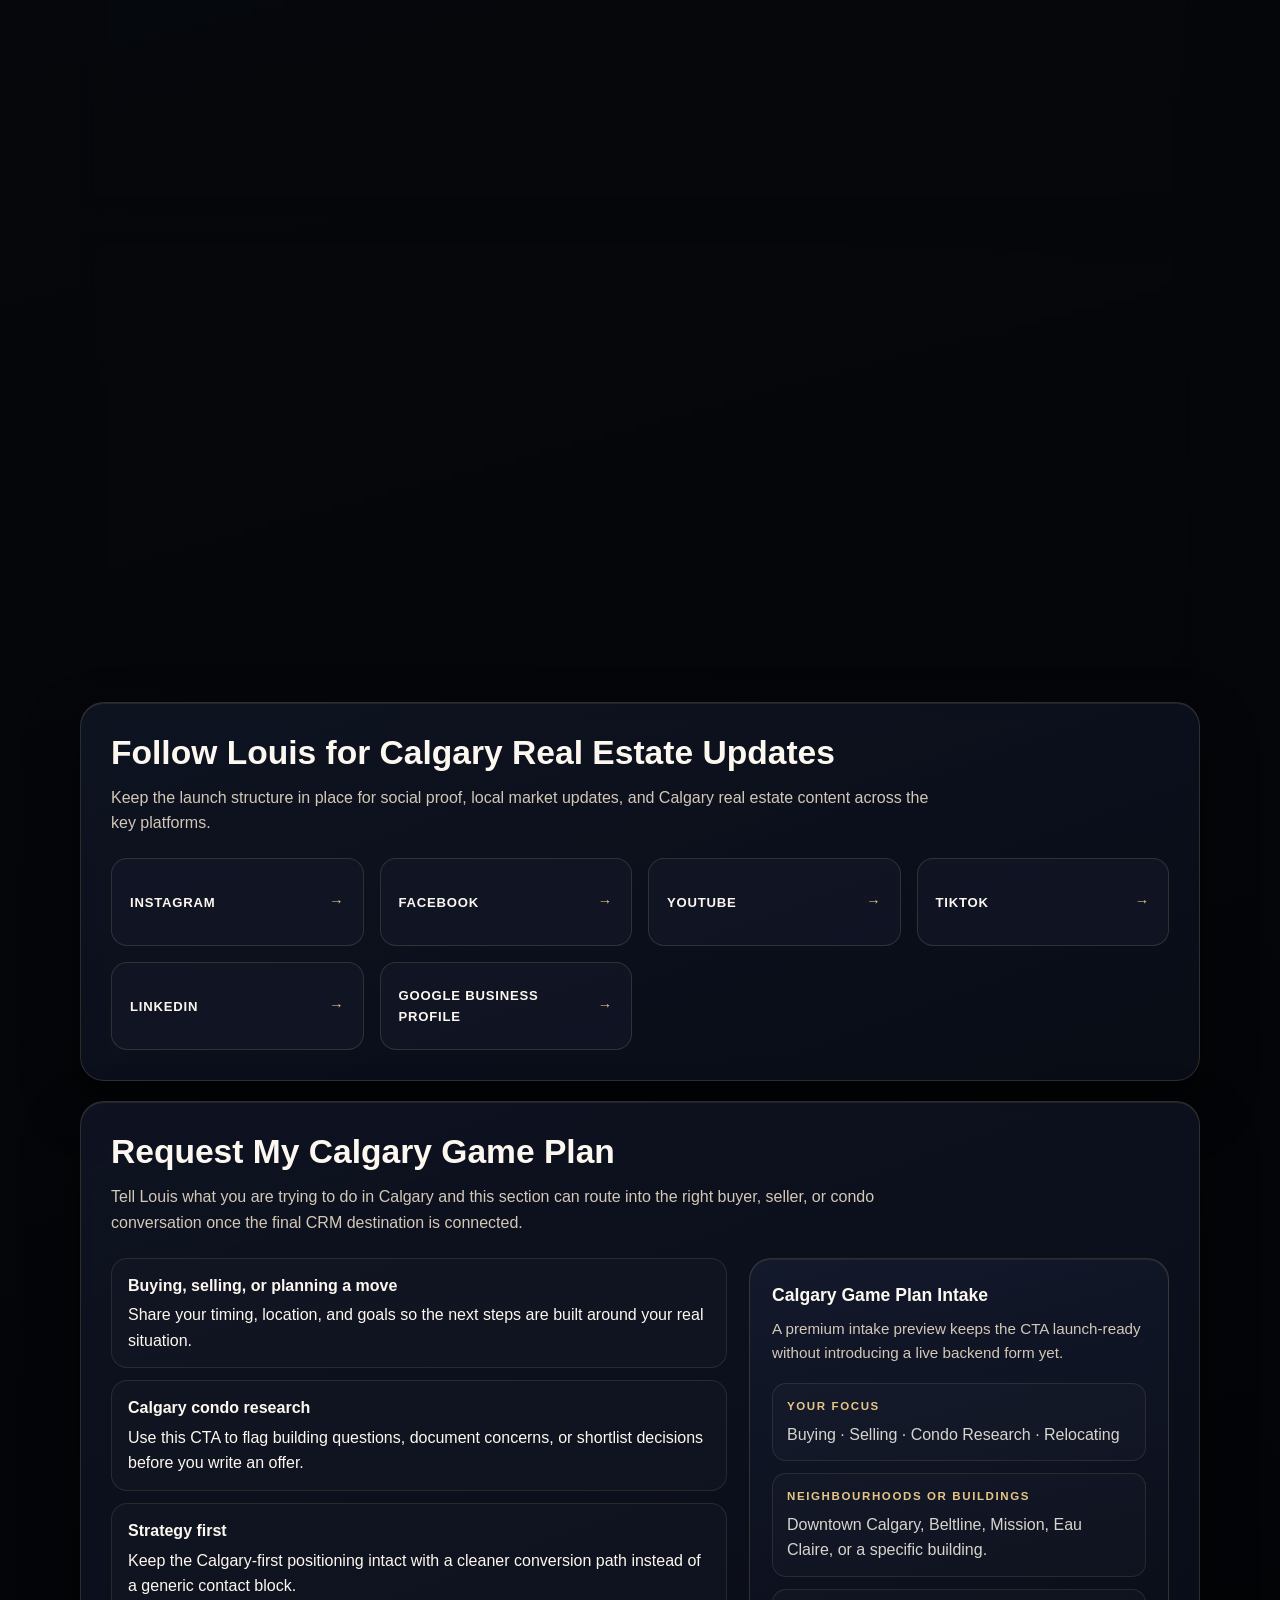
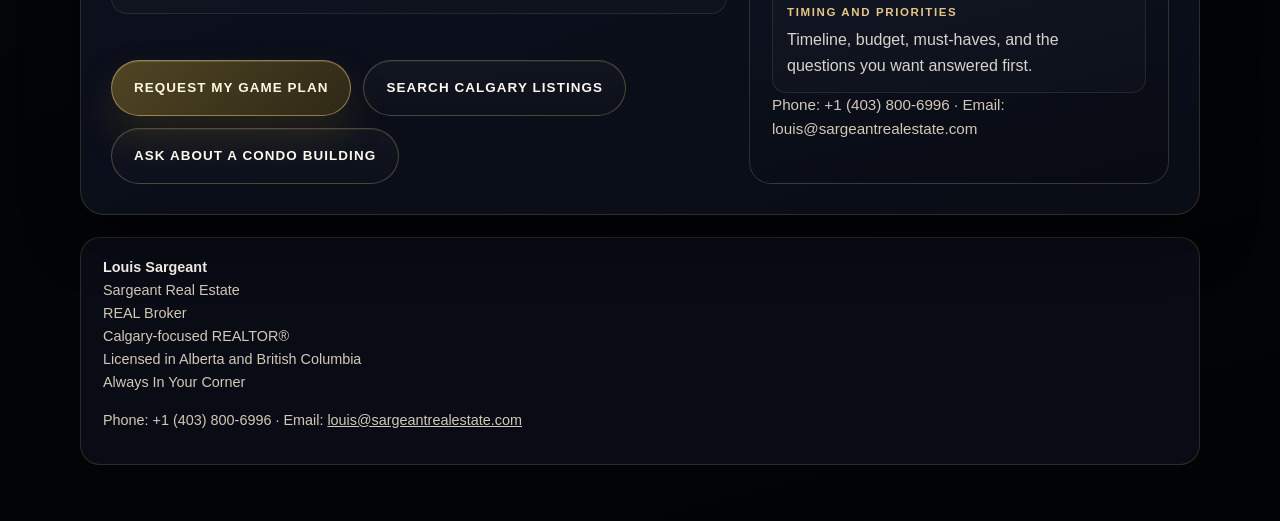
==== commit 0e8473a3: "Polish personal landing page conversion sections" ====
--- a/personal-landing-page/index.html
+++ b/personal-landing-page/index.html
@@ -5,12 +5,41 @@
   <meta name="viewport" content="width=device-width, initial-scale=1.0" />
   <meta name="description" content="Louis Sargeant personal Calgary real estate website: search listings, compare condos, and build your game plan with Sargeant Real Estate at REAL Broker." />
   <title>Louis Sargeant | Calgary REALTOR® | REAL Broker</title>
+  <script>
+    const CTA_LINKS = Object.freeze({
+      searchListings: "https://sargeantrealestate.idxbroker.com/idx/search/advanced",
+      searchCondos: "https://sargeantrealestate.idxbroker.com/i/condo",
+      priceReduced: "https://sargeantrealestate.idxbroker.com/i/condo",
+      requestGamePlan: "#contact", // TODO: connect this CTA to the final CRM/form destination.
+      buildingReview: "#contact", // TODO: connect this CTA to the final CRM/form destination.
+      homeValue: "#contact", // TODO: connect this CTA to the final CRM/form destination.
+      strategyCall: "#contact", // TODO: connect this CTA to the final CRM/form destination.
+      reviews: "#reviews", // TODO: replace with final review profile URL.
+      instagram: "#", // TODO: replace with final Instagram URL.
+      facebook: "#", // TODO: replace with final Facebook URL.
+      youtube: "#", // TODO: replace with final YouTube URL.
+      tiktok: "#", // TODO: replace with final TikTok URL.
+      linkedin: "#", // TODO: replace with final LinkedIn URL.
+      googleBusinessProfile: "#" // TODO: replace with final Google Business Profile URL.
+    });
+
+    document.addEventListener("DOMContentLoaded", () => {
+      document.querySelectorAll("[data-link]").forEach((element) => {
+        const link = CTA_LINKS[element.dataset.link];
+
+        if (link) {
+          element.setAttribute("href", link);
+        }
+      });
+    });
+  </script>
   <style>
     :root {
       --bg: #05070b;
       --bg-elevated: #0b1020;
       --panel: rgba(18, 23, 40, 0.72);
       --panel-strong: rgba(10, 14, 24, 0.9);
+      --panel-soft: rgba(21, 28, 47, 0.84);
       --line: rgba(230, 198, 135, 0.28);
       --line-soft: rgba(230, 198, 135, 0.16);
       --gold: #d4af37;
@@ -62,8 +91,8 @@
       align-items: center;
       justify-content: space-between;
       gap: 16px;
-      padding: 16px 20px;
-      margin-bottom: 20px;
+      padding: 18px 22px;
+      margin-bottom: 22px;
     }
 
     .brand {
@@ -113,9 +142,10 @@
       letter-spacing: 0.12em;
       text-transform: uppercase;
       color: var(--muted);
-      padding: 8px 10px;
+      padding: 10px 12px;
       border-radius: 999px;
-      border: 1px solid transparent;
+      border: 1px solid rgba(230, 198, 135, 0.1);
+      background: rgba(255, 255, 255, 0.01);
     }
 
     .main-nav a:hover,
@@ -126,9 +156,16 @@
     }
 
     .hero {
-      padding: clamp(34px, 6vw, 62px);
-      margin-bottom: 18px;
-      text-align: left;
+      padding: clamp(36px, 7vw, 76px);
+      margin-bottom: 22px;
+      overflow: hidden;
+    }
+
+    .hero-layout {
+      display: grid;
+      grid-template-columns: minmax(0, 1.3fr) minmax(280px, 360px);
+      gap: 26px;
+      align-items: end;
     }
 
     .eyebrow {
@@ -143,23 +180,41 @@
     h1 {
       margin: 0;
       font-size: clamp(2.1rem, 7vw, 3.6rem);
-      line-height: 1.05;
+      line-height: 1;
       letter-spacing: -0.02em;
       text-wrap: balance;
+      max-width: 11ch;
     }
 
     .hero p {
-      margin: 16px 0 0;
+      margin: 18px 0 0;
       color: var(--muted);
-      max-width: 780px;
+      max-width: 720px;
       font-size: clamp(1rem, 2.5vw, 1.14rem);
+    }
+
+    .hero-copy {
+      position: relative;
+      z-index: 1;
+    }
+
+    .hero-copy::after {
+      content: "";
+      position: absolute;
+      inset: auto -6rem -6rem auto;
+      width: 18rem;
+      height: 18rem;
+      border-radius: 50%;
+      background: radial-gradient(circle, rgba(212, 175, 55, 0.2), transparent 68%);
+      pointer-events: none;
+      z-index: -1;
     }
 
     .button-row {
       display: flex;
       flex-wrap: wrap;
-      gap: 10px;
-      margin-top: 22px;
+      gap: 12px;
+      margin-top: 28px;
     }
 
     .btn {
@@ -167,36 +222,81 @@
       align-items: center;
       justify-content: center;
       text-decoration: none;
-      padding: 11px 16px;
+      min-height: 56px;
+      padding: 15px 22px;
       border-radius: 999px;
       border: 1px solid var(--line);
-      font-size: 0.82rem;
+      font-size: 0.84rem;
       font-weight: 700;
       letter-spacing: 0.08em;
       text-transform: uppercase;
-      transition: transform 0.18s ease, border-color 0.18s ease;
+      background: linear-gradient(180deg, rgba(255, 244, 224, 0.03), rgba(255, 244, 224, 0.01));
+      box-shadow: inset 0 1px 0 rgba(255, 244, 224, 0.06);
+      transition: transform 0.18s ease, border-color 0.18s ease, box-shadow 0.18s ease, background 0.18s ease;
     }
 
     .btn:hover,
     .btn:focus-visible {
-      transform: translateY(-1px);
+      transform: translateY(-2px);
       border-color: var(--gold);
+      box-shadow: 0 18px 32px rgba(0, 0, 0, 0.26), inset 0 1px 0 rgba(255, 244, 224, 0.08);
       outline: none;
     }
 
     .btn-primary {
-      background: linear-gradient(135deg, rgba(212, 175, 55, 0.2), rgba(212, 175, 55, 0.1));
+      color: #fff7e3;
+      border-color: rgba(230, 198, 135, 0.5);
+      background: linear-gradient(135deg, rgba(212, 175, 55, 0.34), rgba(144, 109, 16, 0.28));
+      box-shadow: 0 20px 38px rgba(123, 96, 28, 0.24), inset 0 1px 0 rgba(255, 250, 234, 0.14);
+    }
+
+    .hero-actions .btn:first-child,
+    .hero-actions .btn:nth-child(2) {
+      min-width: 220px;
     }
 
     .trust-line {
-      margin-top: 16px;
+      margin-top: 18px;
       color: var(--muted);
       font-size: 0.86rem;
     }
 
+    .hero-panel {
+      padding: 22px;
+      border-radius: 22px;
+      background: linear-gradient(160deg, rgba(18, 23, 40, 0.82), rgba(10, 14, 24, 0.96));
+      border: 1px solid var(--line-soft);
+      box-shadow: inset 0 1px 0 rgba(255, 244, 224, 0.06);
+    }
+
+    .hero-panel p {
+      margin: 0;
+      font-size: 0.96rem;
+    }
+
+    .hero-panel-list {
+      display: grid;
+      gap: 12px;
+      margin-top: 18px;
+    }
+
+    .hero-point {
+      padding: 14px 16px;
+      border-radius: 16px;
+      background: rgba(255, 255, 255, 0.02);
+      border: 1px solid rgba(230, 198, 135, 0.12);
+    }
+
+    .hero-point strong {
+      display: block;
+      margin-bottom: 4px;
+      color: var(--text);
+      font-size: 0.94rem;
+    }
+
     .section {
-      margin-top: 16px;
-      padding: 26px;
+      margin-top: 20px;
+      padding: 30px;
     }
 
     .section h2 {
@@ -219,14 +319,14 @@
     .social-grid,
     .stat-grid {
       display: grid;
-      gap: 12px;
-      margin-top: 18px;
-    }
-
-    .action-grid { grid-template-columns: repeat(auto-fit, minmax(170px, 1fr)); }
+      gap: 16px;
+      margin-top: 22px;
+    }
+
+    .action-grid { grid-template-columns: repeat(auto-fit, minmax(240px, 1fr)); }
     .action-list {
       list-style: none;
-      margin: 18px 0 0;
+      margin: 22px 0 0;
       padding: 0;
     }
     .card-grid { grid-template-columns: repeat(auto-fit, minmax(240px, 1fr)); }
@@ -241,6 +341,15 @@
       border-radius: 16px;
       background: var(--panel);
       border: 1px solid var(--line-soft);
+      transition: transform 0.2s ease, border-color 0.2s ease, box-shadow 0.2s ease, background 0.2s ease;
+    }
+
+    .item:hover,
+    .item:focus-within {
+      transform: translateY(-3px);
+      border-color: rgba(230, 198, 135, 0.34);
+      box-shadow: 0 22px 44px rgba(0, 0, 0, 0.24);
+      background: linear-gradient(160deg, rgba(25, 31, 52, 0.86), rgba(10, 14, 24, 0.94));
     }
 
     .item h3 {
@@ -261,6 +370,47 @@
       padding-left: 18px;
       display: grid;
       gap: 6px;
+    }
+
+    .action-card {
+      display: flex;
+      flex-direction: column;
+      justify-content: space-between;
+      gap: 16px;
+      min-height: 212px;
+      padding: 20px;
+      text-decoration: none;
+      background: linear-gradient(165deg, rgba(20, 26, 45, 0.9), rgba(8, 11, 19, 0.96));
+    }
+
+    .action-card-copy {
+      display: grid;
+      gap: 10px;
+    }
+
+    .card-kicker {
+      color: var(--gold-soft);
+      font-size: 0.72rem;
+      font-weight: 700;
+      letter-spacing: 0.18em;
+      text-transform: uppercase;
+    }
+
+    .card-arrow {
+      display: inline-flex;
+      align-items: center;
+      gap: 8px;
+      color: var(--text);
+      font-size: 0.82rem;
+      font-weight: 700;
+      letter-spacing: 0.08em;
+      text-transform: uppercase;
+    }
+
+    .card-arrow::after {
+      content: "→";
+      color: var(--gold-soft);
+      font-size: 1rem;
     }
 
     .mini-link {
@@ -296,12 +446,136 @@
       font-size: 0.82rem;
     }
 
+    .review-card {
+      min-height: 100%;
+      display: grid;
+      gap: 14px;
+    }
+
+    .review-label {
+      display: inline-flex;
+      width: fit-content;
+      padding: 6px 10px;
+      border-radius: 999px;
+      border: 1px solid rgba(230, 198, 135, 0.2);
+      color: var(--gold-soft);
+      font-size: 0.72rem;
+      font-weight: 700;
+      letter-spacing: 0.14em;
+      text-transform: uppercase;
+    }
+
+    .review-meta {
+      color: var(--muted);
+      font-size: 0.84rem;
+      letter-spacing: 0.04em;
+    }
+
+    .social-card {
+      display: flex;
+      align-items: center;
+      justify-content: space-between;
+      gap: 12px;
+      min-height: 88px;
+      padding: 18px;
+      text-decoration: none;
+    }
+
+    .social-card span:last-child {
+      color: var(--gold-soft);
+      font-size: 0.9rem;
+    }
+
     .final-cta {
-      text-align: center;
+      text-align: left;
+    }
+
+    .contact-layout {
+      display: grid;
+      grid-template-columns: minmax(0, 1.1fr) minmax(280px, 420px);
+      gap: 22px;
+      align-items: stretch;
+      margin-top: 22px;
+    }
+
+    .contact-copy {
+      display: grid;
+      align-content: start;
+      gap: 18px;
+    }
+
+    .contact-pillars {
+      display: grid;
+      gap: 12px;
+    }
+
+    .contact-pillar {
+      padding: 14px 16px;
+      border-radius: 16px;
+      border: 1px solid rgba(230, 198, 135, 0.12);
+      background: rgba(255, 255, 255, 0.02);
+    }
+
+    .contact-pillar strong {
+      display: block;
+      margin-bottom: 4px;
+    }
+
+    .form-mockup {
+      padding: 22px;
+      border-radius: 22px;
+      background: linear-gradient(165deg, rgba(20, 26, 45, 0.94), rgba(8, 11, 19, 0.98));
+      border: 1px solid rgba(230, 198, 135, 0.18);
+      box-shadow: inset 0 1px 0 rgba(255, 244, 224, 0.06);
+    }
+
+    .form-mockup h3 {
+      margin: 0 0 8px;
+      font-size: 1.1rem;
+    }
+
+    .form-mockup p {
+      margin: 0;
+      color: var(--muted);
+      font-size: 0.95rem;
+    }
+
+    .mock-fields {
+      display: grid;
+      gap: 12px;
+      margin-top: 18px;
+    }
+
+    .mock-field {
+      padding: 13px 14px;
+      border-radius: 14px;
+      border: 1px solid rgba(230, 198, 135, 0.12);
+      background: rgba(255, 255, 255, 0.02);
+    }
+
+    .mock-field-label {
+      display: block;
+      margin-bottom: 6px;
+      color: var(--gold-soft);
+      font-size: 0.72rem;
+      font-weight: 700;
+      letter-spacing: 0.14em;
+      text-transform: uppercase;
+    }
+
+    .mock-field-value {
+      color: var(--text);
+      opacity: 0.84;
+    }
+
+    .mock-note {
+      margin-top: 14px;
+      color: var(--muted);
+      font-size: 0.85rem;
     }
 
     .footer {
-      margin-top: 18px;
+      margin-top: 22px;
       padding: 18px 22px;
       font-size: 0.9rem;
       color: var(--muted);
@@ -315,6 +589,9 @@
     @media (max-width: 860px) {
       .about-grid { grid-template-columns: 1fr; }
       .site-header { position: static; }
+      .hero-layout,
+      .contact-layout { grid-template-columns: 1fr; }
+      h1 { max-width: 12ch; }
     }
 
     @media (max-width: 680px) {
@@ -323,8 +600,14 @@
       .hero,
       .section,
       .footer { padding-left: 14px; padding-right: 14px; }
+      .site-header { gap: 14px; }
+      .main-nav { justify-content: flex-start; }
+      .main-nav a { padding: 10px 12px; }
       .btn { width: 100%; }
       .button-row { flex-direction: column; }
+      .hero-actions { margin-top: 24px; }
+      .action-grid { grid-template-columns: 1fr; }
+      .action-card { min-height: auto; }
     }
   </style>
 </head>
@@ -351,28 +634,106 @@
     </header>
 
     <section class="hero glass" aria-labelledby="hero-title">
-      <p class="eyebrow">Calgary-Focused REALTOR®</p>
-      <h1 id="hero-title">Your Calgary Real Estate Game Plan Starts Here</h1>
-      <p>Search Calgary listings, compare communities and condo buildings, understand the market, and get straight advice before you buy or sell.</p>
-      <div class="button-row" aria-label="Hero calls to action">
-        <!-- TODO: Replace with final Calgary-wide listings route after IDX/search migration -->
-        <a class="btn btn-primary" href="https://louiss106.sg-host.com/calgary-listings/">Search Calgary Listings</a>
-        <a class="btn" href="https://calendar.app.google/qJLDHg63nGswK7nh8">Request My Game Plan</a>
-        <a class="btn" href="https://louiss106.sg-host.com/calgary-condos/" title="Search Calgary condo-only listings">Search Calgary Condos</a>
-      </div>
-      <p class="trust-line">REAL Broker · CNE® Certified Negotiation Expert · 16+ Years Experience · Licensed in Alberta &amp; BC</p>
+      <div class="hero-layout">
+        <div class="hero-copy">
+          <p class="eyebrow">Calgary-Focused REALTOR®</p>
+          <h1 id="hero-title">Your Calgary Real Estate Game Plan Starts Here</h1>
+          <p>Search Calgary listings, compare condo options, and get a sharper strategy before you buy, sell, invest, or make your next move in Calgary.</p>
+          <div class="button-row hero-actions" aria-label="Hero calls to action">
+            <a class="btn btn-primary" data-link="searchListings" href="https://sargeantrealestate.idxbroker.com/idx/search/advanced">Search Calgary Listings</a>
+            <!-- TODO: connect this CTA to the final CRM/form destination. -->
+            <a class="btn btn-primary" data-link="requestGamePlan" href="#contact">Request My Game Plan</a>
+            <a class="btn" data-link="searchCondos" href="https://sargeantrealestate.idxbroker.com/i/condo" title="Search Calgary condo-only listings">Search Calgary Condos</a>
+          </div>
+          <p class="trust-line">REAL Broker · CNE® Certified Negotiation Expert · 16+ Years Experience · Licensed in Alberta &amp; BC</p>
+        </div>
+        <aside class="hero-panel" aria-label="Calgary strategy highlights">
+          <p>Calgary-first guidance for buyers, sellers, and condo clients who want more than a search page.</p>
+          <div class="hero-panel-list">
+            <div class="hero-point">
+              <strong>Start with the right search</strong>
+              <span>Move quickly from broad Calgary listings to focused condo opportunities.</span>
+            </div>
+            <div class="hero-point">
+              <strong>Build a smarter plan</strong>
+              <span>Map timing, pricing, negotiation, and next steps around your exact situation.</span>
+            </div>
+            <div class="hero-point">
+              <strong>Protect the condo decision</strong>
+              <span>Research building quality, fees, bylaws, and resale risk before you commit.</span>
+            </div>
+          </div>
+        </aside>
+      </div>
     </section>
 
     <section class="section glass" id="search" aria-labelledby="search-title">
       <h2 id="search-title">Search and Action Hub</h2>
+      <p class="section-intro">Choose the next Calgary action that fits your situation, then move straight into listings, condo research, pricing questions, or a strategy conversation.</p>
       <ul class="action-grid action-list">
-        <li><a class="item" href="https://louiss106.sg-host.com/calgary-listings/"><h3>Search Calgary Listings</h3><p>Browse active Calgary listings across property types.</p></a></li>
-        <li><a class="item" href="https://louiss106.sg-host.com/calgary-condos/"><h3>Search Calgary Condos</h3><p>Focus your search on Calgary condo opportunities.</p></a></li>
-        <li><a class="item" href="https://louiss106.sg-host.com/price-reduced-condos/"><h3>Price Reduced Listings</h3><p>Track recent price reductions in Calgary.</p></a></li>
-        <!-- TODO: Replace this and all matching condo-review CTA destinations (`#contact`) with final condo-building-review route -->
-        <li><a class="item" href="#contact"><h3>Request Condo Building Review</h3><p>Get strategic guidance before you commit.</p></a></li>
-        <li><a class="item" href="https://louiss106.sg-host.com/home-value/"><h3>Get My Calgary Home Value</h3><p>Start with a pricing and market-read conversation.</p></a></li>
-        <li><a class="item" href="https://calendar.app.google/qJLDHg63nGswK7nh8"><h3>Book a Strategy Call</h3><p>Book a focused call to map out your next move.</p></a></li>
+        <li>
+          <a class="item action-card" data-link="searchListings" href="https://sargeantrealestate.idxbroker.com/idx/search/advanced">
+            <div class="action-card-copy">
+              <span class="card-kicker">Search</span>
+              <h3>Search Calgary Listings</h3>
+              <p>Browse Calgary listings across property types with a stronger starting point.</p>
+            </div>
+            <span class="card-arrow">Open Search</span>
+          </a>
+        </li>
+        <li>
+          <a class="item action-card" data-link="searchCondos" href="https://sargeantrealestate.idxbroker.com/i/condo">
+            <div class="action-card-copy">
+              <span class="card-kicker">Condos</span>
+              <h3>Search Calgary Condos</h3>
+              <p>Focus on Calgary condo opportunities when building, fees, and location all matter.</p>
+            </div>
+            <span class="card-arrow">View Condos</span>
+          </a>
+        </li>
+        <li>
+          <a class="item action-card" data-link="priceReduced" href="https://sargeantrealestate.idxbroker.com/i/condo">
+            <div class="action-card-copy">
+              <span class="card-kicker">Opportunity</span>
+              <h3>Price Reduced Listings</h3>
+              <p>Track Calgary listings showing fresh motivation and potential negotiation leverage.</p>
+            </div>
+            <span class="card-arrow">See Reductions</span>
+          </a>
+        </li>
+        <li>
+          <!-- TODO: connect this CTA to the final CRM/form destination. -->
+          <a class="item action-card" data-link="buildingReview" href="#contact">
+            <div class="action-card-copy">
+              <span class="card-kicker">Due Diligence</span>
+              <h3>Request Condo Building Review</h3>
+              <p>Get strategic guidance on the building before you make a unit-level decision.</p>
+            </div>
+            <span class="card-arrow">Request Review</span>
+          </a>
+        </li>
+        <li>
+          <!-- TODO: connect this CTA to the final CRM/form destination. -->
+          <a class="item action-card" data-link="homeValue" href="#contact">
+            <div class="action-card-copy">
+              <span class="card-kicker">Sell</span>
+              <h3>Get My Calgary Home Value</h3>
+              <p>Start with pricing context, market positioning, and a realistic Calgary launch plan.</p>
+            </div>
+            <span class="card-arrow">Start Valuation</span>
+          </a>
+        </li>
+        <li>
+          <!-- TODO: connect this CTA to the final CRM/form destination. -->
+          <a class="item action-card" data-link="strategyCall" href="#contact">
+            <div class="action-card-copy">
+              <span class="card-kicker">Plan</span>
+              <h3>Book a Strategy Call</h3>
+              <p>Book a focused conversation to map your next move with a Calgary-first approach.</p>
+            </div>
+            <span class="card-arrow">Book Now</span>
+          </a>
+        </li>
       </ul>
     </section>
 
@@ -382,17 +743,20 @@
         <article class="item" id="buy">
           <h3>Buying in Calgary</h3>
           <p>Get clear guidance before you book showings, write an offer, or compete for a property.</p>
-          <a class="mini-link" href="https://calendar.app.google/qJLDHg63nGswK7nh8">Build My Buyer Game Plan</a>
+          <!-- TODO: connect this CTA to the final CRM/form destination. -->
+          <a class="mini-link" data-link="requestGamePlan" href="#contact">Build My Buyer Game Plan</a>
         </article>
         <article class="item" id="sell">
           <h3>Selling in Calgary</h3>
           <p>Price, prepare, launch, negotiate, and close with a plan built around your timing and goals.</p>
-          <a class="mini-link" href="https://louiss106.sg-host.com/home-value/">Start My Seller Strategy</a>
+          <!-- TODO: connect this CTA to the final CRM/form destination. -->
+          <a class="mini-link" data-link="homeValue" href="#contact">Start My Seller Strategy</a>
         </article>
         <article class="item" id="condos">
           <h3>Researching Calgary Condos</h3>
           <p>Before you buy the unit, understand the building, condo fees, bylaws, parking, storage, pet rules, and resale path.</p>
-          <a class="mini-link" href="#contact">Request a Condo Building Review</a>
+          <!-- TODO: connect this CTA to the final CRM/form destination. -->
+          <a class="mini-link" data-link="buildingReview" href="#contact">Request a Condo Building Review</a>
         </article>
       </div>
     </section>
@@ -410,7 +774,8 @@
         <article class="item"><h3>Offer conditions and document review</h3></article>
       </div>
       <div class="button-row">
-        <a class="btn btn-primary" href="#contact">Get My Condo Building Review</a>
+        <!-- TODO: connect this CTA to the final CRM/form destination. -->
+        <a class="btn btn-primary" data-link="buildingReview" href="#contact">Get My Condo Building Review</a>
       </div>
     </section>
 
@@ -425,7 +790,8 @@
         <article class="item"><h3>Offer Strategy</h3><p>Align price, conditions, and timing with live market behavior.</p></article>
       </div>
       <div class="button-row">
-        <a class="btn" href="https://calendar.app.google/qJLDHg63nGswK7nh8">Ask Louis What This Market Means For Me</a>
+        <!-- TODO: connect this CTA to the final CRM/form destination. -->
+        <a class="btn" data-link="strategyCall" href="#contact">Ask Louis What This Market Means For Me</a>
       </div>
     </section>
 
@@ -448,40 +814,97 @@
 
     <section class="section glass" id="reviews" aria-labelledby="reviews-title">
       <h2 id="reviews-title">What Clients Say About Working With Louis</h2>
-      <!-- Replace with verified RankMyAgent / Rate-My-Agent / client review excerpts. -->
-      <!-- TODO: Replace review placeholders with verified review snippets and links -->
+      <!-- TODO: Replace with verified RankMyAgent / Rate-My-Agent / Google review excerpts. -->
+      <p class="section-intro">Social proof is being prepared for launch so this section can transition cleanly into verified third-party review excerpts.</p>
       <div class="review-grid">
-        <article class="item"><h3>Verified Client Review</h3><p>Placeholder for verified review excerpt.</p></article>
-        <article class="item"><h3>Verified Client Review</h3><p>Placeholder for verified review excerpt.</p></article>
-        <article class="item"><h3>Verified Client Review</h3><p>Placeholder for verified review excerpt.</p></article>
+        <article class="item review-card">
+          <span class="review-label">Verified review placeholder</span>
+          <h3>Buyer Experience</h3>
+          <p>Verified client review excerpt coming soon.</p>
+          <span class="review-meta">Reserved for a verified RankMyAgent / Rate-My-Agent / Google review excerpt.</span>
+        </article>
+        <article class="item review-card">
+          <span class="review-label">Verified review placeholder</span>
+          <h3>Seller Experience</h3>
+          <p>Verified client review excerpt coming soon.</p>
+          <span class="review-meta">Reserved for a verified RankMyAgent / Rate-My-Agent / Google review excerpt.</span>
+        </article>
+        <article class="item review-card">
+          <span class="review-label">Verified review placeholder</span>
+          <h3>Condo Client Experience</h3>
+          <p>Verified client review excerpt coming soon.</p>
+          <span class="review-meta">Reserved for a verified RankMyAgent / Rate-My-Agent / Google review excerpt.</span>
+        </article>
       </div>
       <div class="button-row">
-        <!-- TODO: Replace with final review profile URL -->
-        <a class="btn" href="#contact">Read Client Reviews</a>
-        <a class="btn btn-primary" href="https://calendar.app.google/qJLDHg63nGswK7nh8">Request My Game Plan</a>
+        <!-- TODO: replace with final review profile URL. -->
+        <a class="btn" data-link="reviews" href="#reviews">Read Client Reviews</a>
+        <!-- TODO: connect this CTA to the final CRM/form destination. -->
+        <a class="btn btn-primary" data-link="requestGamePlan" href="#contact">Request My Game Plan</a>
       </div>
     </section>
 
     <section class="section glass" aria-labelledby="social-title">
       <h2 id="social-title">Follow Louis for Calgary Real Estate Updates</h2>
-      <!-- TODO: Confirm final social links and domain forwarding targets -->
+      <p class="section-intro">Keep the launch structure in place for social proof, local market updates, and Calgary real estate content across the key platforms.</p>
+      <!-- TODO: replace all placeholder social profile URLs before launch. -->
       <div class="social-grid">
-        <a class="item" href="https://www.instagram.com/louissargeant.realestate/" target="_blank" rel="noopener noreferrer">Instagram</a>
-        <a class="item" href="https://www.facebook.com/LouisSargeantRealestate/" target="_blank" rel="noopener noreferrer">Facebook</a>
-        <a class="item" href="https://www.youtube.com/@louissargeantrealestate" target="_blank" rel="noopener noreferrer">YouTube</a>
-        <a class="item" href="https://www.tiktok.com/@louissargeantrealestate" target="_blank" rel="noopener noreferrer">TikTok</a>
-        <a class="item" href="https://www.linkedin.com/in/louis-sargeant-b5b5812b/" target="_blank" rel="noopener noreferrer">LinkedIn</a>
-        <div class="item">Google Business Profile (URL coming soon)</div>
+        <a class="item social-card" data-link="instagram" href="#"><span>Instagram</span><span>→</span></a>
+        <a class="item social-card" data-link="facebook" href="#"><span>Facebook</span><span>→</span></a>
+        <a class="item social-card" data-link="youtube" href="#"><span>YouTube</span><span>→</span></a>
+        <a class="item social-card" data-link="tiktok" href="#"><span>TikTok</span><span>→</span></a>
+        <a class="item social-card" data-link="linkedin" href="#"><span>LinkedIn</span><span>→</span></a>
+        <a class="item social-card" data-link="googleBusinessProfile" href="#"><span>Google Business Profile</span><span>→</span></a>
       </div>
     </section>
 
     <section class="section glass final-cta" id="contact" aria-labelledby="final-cta-title">
-      <h2 id="final-cta-title">Ready to Make Your Next Calgary Move?</h2>
-      <p class="section-intro">Tell me what you are trying to do — buy, sell, invest, relocate, or research a condo building — and I’ll help you build the right game plan.</p>
-      <div class="button-row">
-        <a class="btn btn-primary" href="https://calendar.app.google/qJLDHg63nGswK7nh8">Request My Game Plan</a>
-        <a class="btn" href="https://louiss106.sg-host.com/calgary-listings/">Search Calgary Listings</a>
-        <a class="btn" href="https://calendar.app.google/qJLDHg63nGswK7nh8">Ask About a Condo Building</a>
+      <h2 id="final-cta-title">Request My Calgary Game Plan</h2>
+      <p class="section-intro">Tell Louis what you are trying to do in Calgary and this section can route into the right buyer, seller, or condo conversation once the final CRM destination is connected.</p>
+      <div class="contact-layout">
+        <div class="contact-copy">
+          <div class="contact-pillars">
+            <div class="contact-pillar">
+              <strong>Buying, selling, or planning a move</strong>
+              <span>Share your timing, location, and goals so the next steps are built around your real situation.</span>
+            </div>
+            <div class="contact-pillar">
+              <strong>Calgary condo research</strong>
+              <span>Use this CTA to flag building questions, document concerns, or shortlist decisions before you write an offer.</span>
+            </div>
+            <div class="contact-pillar">
+              <strong>Strategy first</strong>
+              <span>Keep the Calgary-first positioning intact with a cleaner conversion path instead of a generic contact block.</span>
+            </div>
+          </div>
+          <div class="button-row">
+            <!-- TODO: connect this CTA to the final CRM/form destination. -->
+            <a class="btn btn-primary" data-link="requestGamePlan" href="#contact">Request My Game Plan</a>
+            <a class="btn" data-link="searchListings" href="https://sargeantrealestate.idxbroker.com/idx/search/advanced">Search Calgary Listings</a>
+            <!-- TODO: connect this CTA to the final CRM/form destination. -->
+            <a class="btn" data-link="buildingReview" href="#contact">Ask About a Condo Building</a>
+          </div>
+        </div>
+        <div class="form-mockup" aria-label="Premium contact form preview">
+          <h3>Calgary Game Plan Intake</h3>
+          <p>A premium intake preview keeps the CTA launch-ready without introducing a live backend form yet.</p>
+          <div class="mock-fields">
+            <div class="mock-field">
+              <span class="mock-field-label">Your focus</span>
+              <span class="mock-field-value">Buying · Selling · Condo Research · Relocating</span>
+            </div>
+            <div class="mock-field">
+              <span class="mock-field-label">Neighbourhoods or buildings</span>
+              <span class="mock-field-value">Downtown Calgary, Beltline, Mission, Eau Claire, or a specific building.</span>
+            </div>
+            <div class="mock-field">
+              <span class="mock-field-label">Timing and priorities</span>
+              <span class="mock-field-value">Timeline, budget, must-haves, and the questions you want answered first.</span>
+            </div>
+          </div>
+          <!-- TODO: connect this CTA to the final CRM/form destination. -->
+          <p class="mock-note">Phone: +1 (403) 800-6996 · Email: louis@sargeantrealestate.com</p>
+        </div>
       </div>
     </section>
 
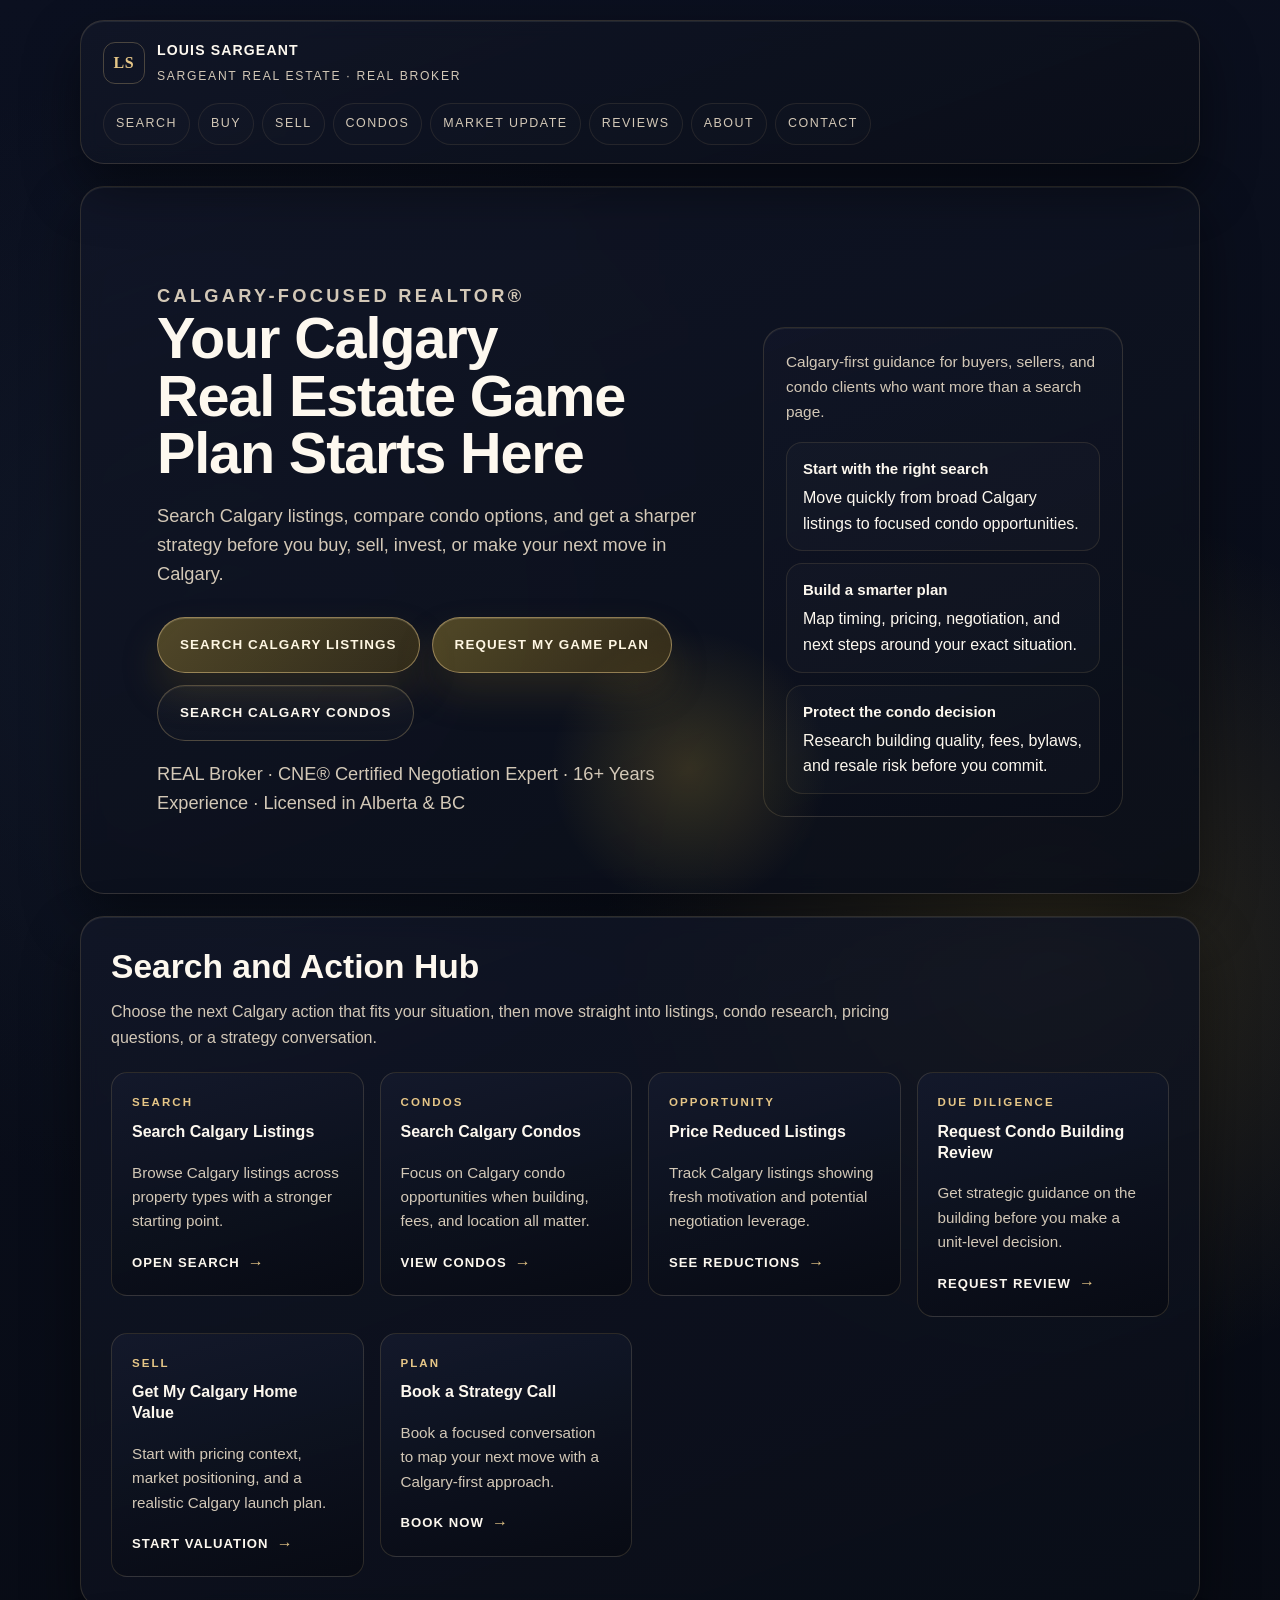
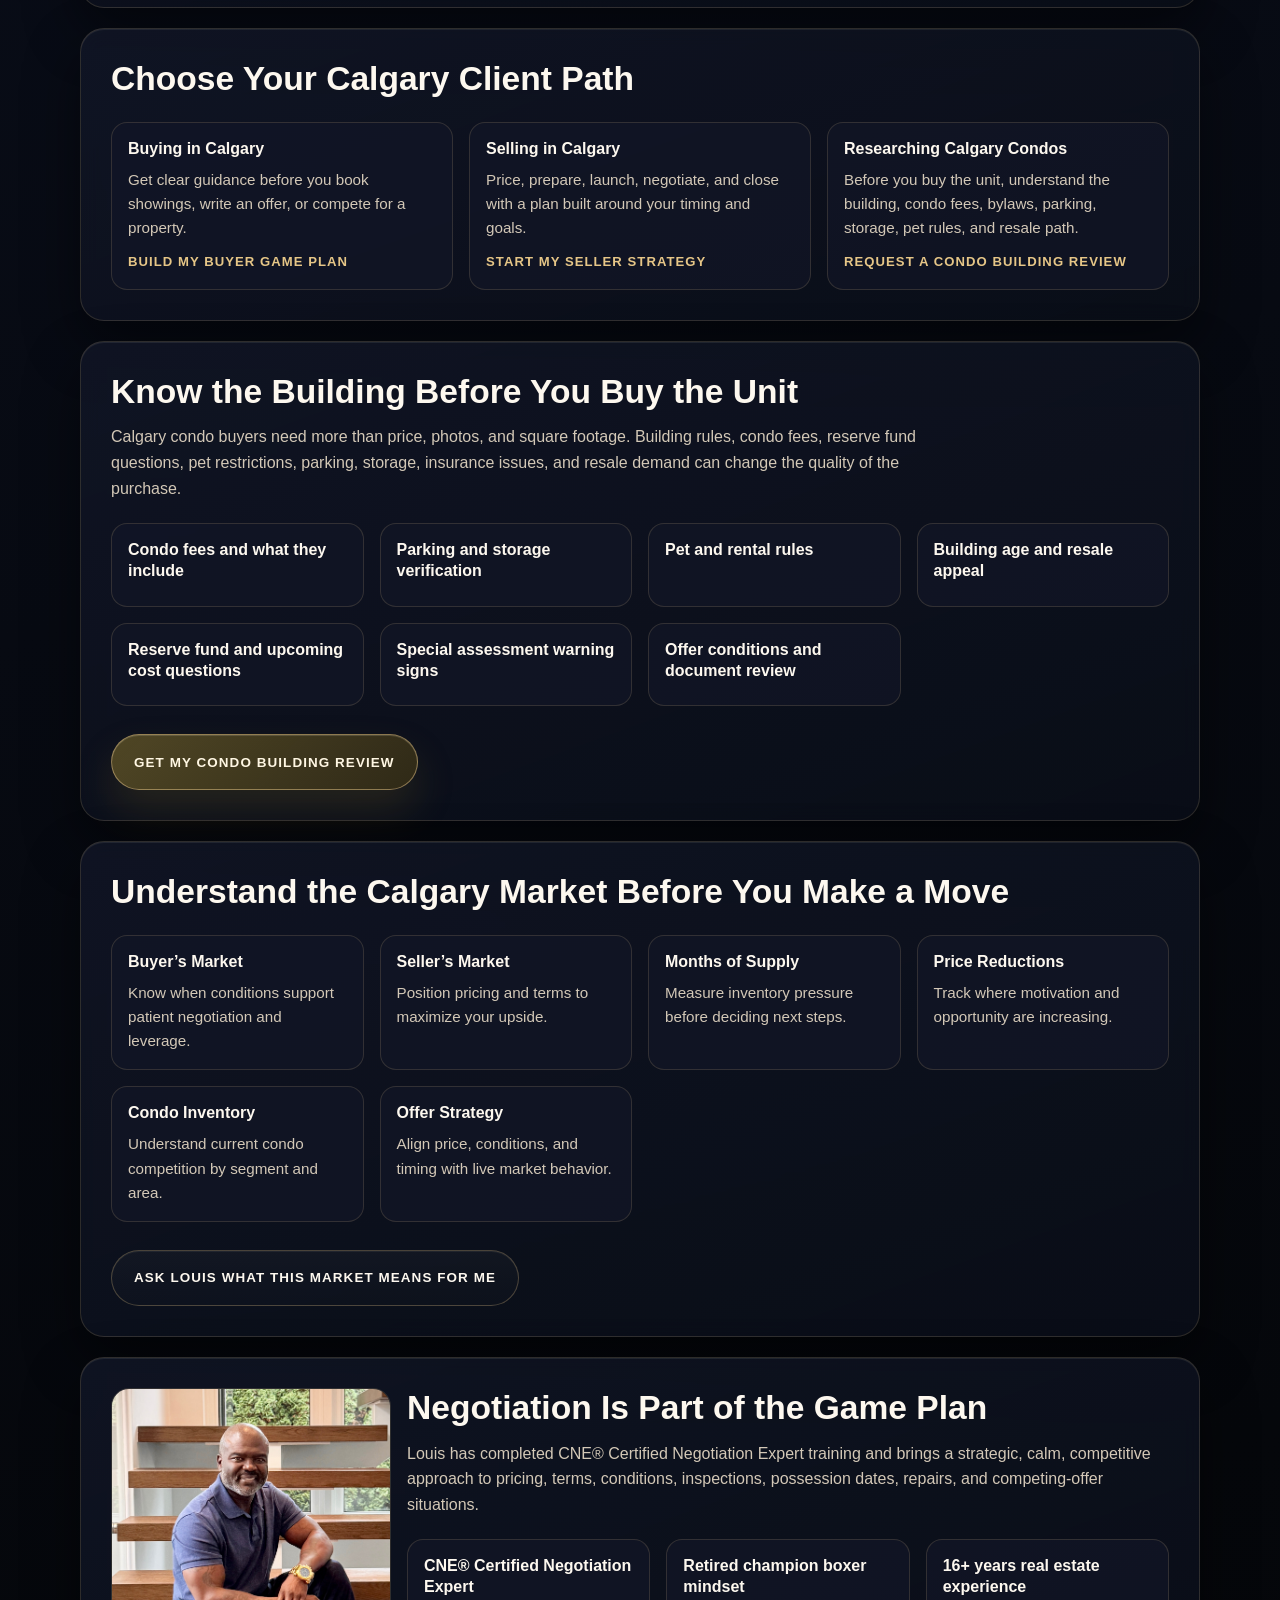
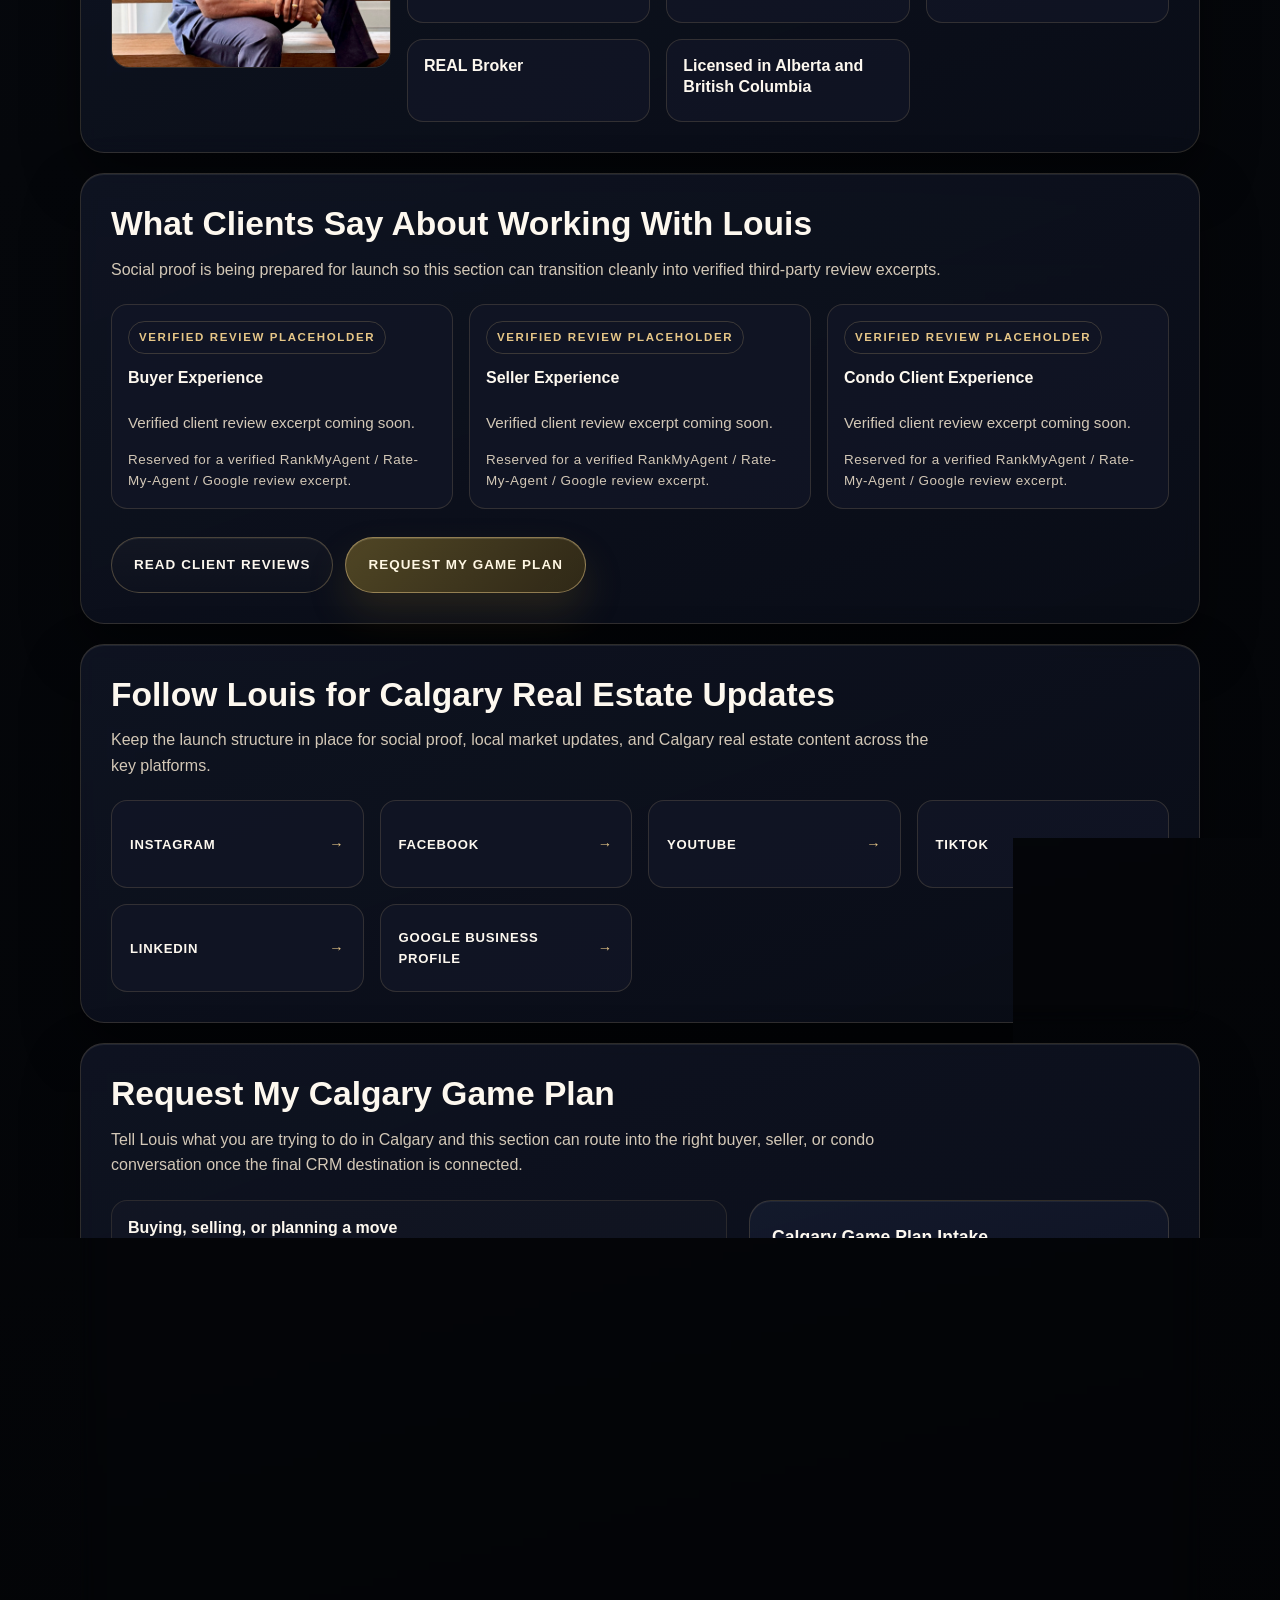
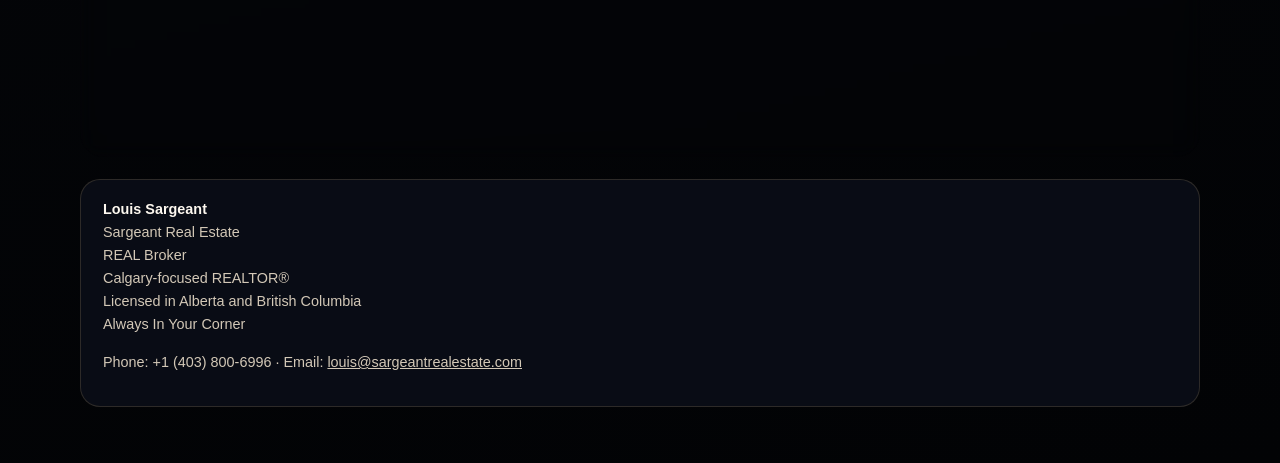
==== commit d97f83df: "Refine placeholder CTA accessibility" ====
--- a/personal-landing-page/index.html
+++ b/personal-landing-page/index.html
@@ -31,6 +31,11 @@
           element.setAttribute("href", link);
         }
       });
+
+      document.querySelectorAll("[data-placeholder-link]").forEach((element) => {
+        element.setAttribute("aria-disabled", "true");
+        element.addEventListener("click", (event) => event.preventDefault());
+      });
     });
   </script>
   <style>
@@ -183,7 +188,7 @@
       line-height: 1;
       letter-spacing: -0.02em;
       text-wrap: balance;
-      max-width: 11ch;
+      max-width: 15ch;
     }
 
     .hero p {
@@ -586,12 +591,24 @@
 
     .footer strong { color: var(--text); }
 
+    .sr-only {
+      position: absolute;
+      width: 1px;
+      height: 1px;
+      padding: 0;
+      margin: -1px;
+      overflow: hidden;
+      clip: rect(0, 0, 0, 0);
+      white-space: nowrap;
+      border: 0;
+    }
+
     @media (max-width: 860px) {
       .about-grid { grid-template-columns: 1fr; }
       .site-header { position: static; }
       .hero-layout,
       .contact-layout { grid-template-columns: 1fr; }
-      h1 { max-width: 12ch; }
+      h1 { max-width: 13ch; }
     }
 
     @media (max-width: 680px) {
@@ -642,7 +659,7 @@
           <div class="button-row hero-actions" aria-label="Hero calls to action">
             <a class="btn btn-primary" data-link="searchListings" href="https://sargeantrealestate.idxbroker.com/idx/search/advanced">Search Calgary Listings</a>
             <!-- TODO: connect this CTA to the final CRM/form destination. -->
-            <a class="btn btn-primary" data-link="requestGamePlan" href="#contact">Request My Game Plan</a>
+            <a class="btn btn-primary" data-link="requestGamePlan" href="#contact" aria-describedby="contact-link-note">Request My Game Plan</a>
             <a class="btn" data-link="searchCondos" href="https://sargeantrealestate.idxbroker.com/i/condo" title="Search Calgary condo-only listings">Search Calgary Condos</a>
           </div>
           <p class="trust-line">REAL Broker · CNE® Certified Negotiation Expert · 16+ Years Experience · Licensed in Alberta &amp; BC</p>
@@ -703,7 +720,7 @@
         </li>
         <li>
           <!-- TODO: connect this CTA to the final CRM/form destination. -->
-          <a class="item action-card" data-link="buildingReview" href="#contact">
+          <a class="item action-card" data-link="buildingReview" href="#contact" aria-describedby="contact-link-note">
             <div class="action-card-copy">
               <span class="card-kicker">Due Diligence</span>
               <h3>Request Condo Building Review</h3>
@@ -714,7 +731,7 @@
         </li>
         <li>
           <!-- TODO: connect this CTA to the final CRM/form destination. -->
-          <a class="item action-card" data-link="homeValue" href="#contact">
+          <a class="item action-card" data-link="homeValue" href="#contact" aria-describedby="contact-link-note">
             <div class="action-card-copy">
               <span class="card-kicker">Sell</span>
               <h3>Get My Calgary Home Value</h3>
@@ -725,7 +742,7 @@
         </li>
         <li>
           <!-- TODO: connect this CTA to the final CRM/form destination. -->
-          <a class="item action-card" data-link="strategyCall" href="#contact">
+          <a class="item action-card" data-link="strategyCall" href="#contact" aria-describedby="contact-link-note">
             <div class="action-card-copy">
               <span class="card-kicker">Plan</span>
               <h3>Book a Strategy Call</h3>
@@ -744,19 +761,19 @@
           <h3>Buying in Calgary</h3>
           <p>Get clear guidance before you book showings, write an offer, or compete for a property.</p>
           <!-- TODO: connect this CTA to the final CRM/form destination. -->
-          <a class="mini-link" data-link="requestGamePlan" href="#contact">Build My Buyer Game Plan</a>
+          <a class="mini-link" data-link="requestGamePlan" href="#contact" aria-describedby="contact-link-note">Build My Buyer Game Plan</a>
         </article>
         <article class="item" id="sell">
           <h3>Selling in Calgary</h3>
           <p>Price, prepare, launch, negotiate, and close with a plan built around your timing and goals.</p>
           <!-- TODO: connect this CTA to the final CRM/form destination. -->
-          <a class="mini-link" data-link="homeValue" href="#contact">Start My Seller Strategy</a>
+          <a class="mini-link" data-link="homeValue" href="#contact" aria-describedby="contact-link-note">Start My Seller Strategy</a>
         </article>
         <article class="item" id="condos">
           <h3>Researching Calgary Condos</h3>
           <p>Before you buy the unit, understand the building, condo fees, bylaws, parking, storage, pet rules, and resale path.</p>
           <!-- TODO: connect this CTA to the final CRM/form destination. -->
-          <a class="mini-link" data-link="buildingReview" href="#contact">Request a Condo Building Review</a>
+          <a class="mini-link" data-link="buildingReview" href="#contact" aria-describedby="contact-link-note">Request a Condo Building Review</a>
         </article>
       </div>
     </section>
@@ -775,7 +792,7 @@
       </div>
       <div class="button-row">
         <!-- TODO: connect this CTA to the final CRM/form destination. -->
-        <a class="btn btn-primary" data-link="buildingReview" href="#contact">Get My Condo Building Review</a>
+        <a class="btn btn-primary" data-link="buildingReview" href="#contact" aria-describedby="contact-link-note">Get My Condo Building Review</a>
       </div>
     </section>
 
@@ -791,7 +808,7 @@
       </div>
       <div class="button-row">
         <!-- TODO: connect this CTA to the final CRM/form destination. -->
-        <a class="btn" data-link="strategyCall" href="#contact">Ask Louis What This Market Means For Me</a>
+        <a class="btn" data-link="strategyCall" href="#contact" aria-describedby="contact-link-note">Ask Louis What This Market Means For Me</a>
       </div>
     </section>
 
@@ -838,9 +855,9 @@
       </div>
       <div class="button-row">
         <!-- TODO: replace with final review profile URL. -->
-        <a class="btn" data-link="reviews" href="#reviews">Read Client Reviews</a>
+        <a class="btn" data-link="reviews" data-placeholder-link="reviews" href="#reviews" aria-describedby="review-placeholder-note">Read Client Reviews</a>
         <!-- TODO: connect this CTA to the final CRM/form destination. -->
-        <a class="btn btn-primary" data-link="requestGamePlan" href="#contact">Request My Game Plan</a>
+        <a class="btn btn-primary" data-link="requestGamePlan" href="#contact" aria-describedby="contact-link-note">Request My Game Plan</a>
       </div>
     </section>
 
@@ -849,12 +866,12 @@
       <p class="section-intro">Keep the launch structure in place for social proof, local market updates, and Calgary real estate content across the key platforms.</p>
       <!-- TODO: replace all placeholder social profile URLs before launch. -->
       <div class="social-grid">
-        <a class="item social-card" data-link="instagram" href="#"><span>Instagram</span><span>→</span></a>
-        <a class="item social-card" data-link="facebook" href="#"><span>Facebook</span><span>→</span></a>
-        <a class="item social-card" data-link="youtube" href="#"><span>YouTube</span><span>→</span></a>
-        <a class="item social-card" data-link="tiktok" href="#"><span>TikTok</span><span>→</span></a>
-        <a class="item social-card" data-link="linkedin" href="#"><span>LinkedIn</span><span>→</span></a>
-        <a class="item social-card" data-link="googleBusinessProfile" href="#"><span>Google Business Profile</span><span>→</span></a>
+        <a class="item social-card" data-link="instagram" data-placeholder-link="instagram" href="#" aria-describedby="social-placeholder-note"><span>Instagram</span><span>→</span></a>
+        <a class="item social-card" data-link="facebook" data-placeholder-link="facebook" href="#" aria-describedby="social-placeholder-note"><span>Facebook</span><span>→</span></a>
+        <a class="item social-card" data-link="youtube" data-placeholder-link="youtube" href="#" aria-describedby="social-placeholder-note"><span>YouTube</span><span>→</span></a>
+        <a class="item social-card" data-link="tiktok" data-placeholder-link="tiktok" href="#" aria-describedby="social-placeholder-note"><span>TikTok</span><span>→</span></a>
+        <a class="item social-card" data-link="linkedin" data-placeholder-link="linkedin" href="#" aria-describedby="social-placeholder-note"><span>LinkedIn</span><span>→</span></a>
+        <a class="item social-card" data-link="googleBusinessProfile" data-placeholder-link="googleBusinessProfile" href="#" aria-describedby="social-placeholder-note"><span>Google Business Profile</span><span>→</span></a>
       </div>
     </section>
 
@@ -879,10 +896,10 @@
           </div>
           <div class="button-row">
             <!-- TODO: connect this CTA to the final CRM/form destination. -->
-            <a class="btn btn-primary" data-link="requestGamePlan" href="#contact">Request My Game Plan</a>
+            <a class="btn btn-primary" data-link="requestGamePlan" href="#contact" aria-describedby="contact-link-note">Request My Game Plan</a>
             <a class="btn" data-link="searchListings" href="https://sargeantrealestate.idxbroker.com/idx/search/advanced">Search Calgary Listings</a>
             <!-- TODO: connect this CTA to the final CRM/form destination. -->
-            <a class="btn" data-link="buildingReview" href="#contact">Ask About a Condo Building</a>
+            <a class="btn" data-link="buildingReview" href="#contact" aria-describedby="contact-link-note">Ask About a Condo Building</a>
           </div>
         </div>
         <div class="form-mockup" aria-label="Premium contact form preview">
@@ -906,7 +923,10 @@
           <p class="mock-note">Phone: +1 (403) 800-6996 · Email: louis@sargeantrealestate.com</p>
         </div>
       </div>
+      <p class="sr-only" id="contact-link-note">This placeholder CTA opens the Request My Calgary Game Plan contact section until the final CRM destination is connected.</p>
     </section>
+    <p class="sr-only" id="review-placeholder-note">Review profile link placeholder only. Replace this placeholder URL before launch.</p>
+    <p class="sr-only" id="social-placeholder-note">Social profile link placeholder only. Replace this placeholder URL before launch.</p>
 
     <footer class="footer" aria-label="Site footer">
       <strong>Louis Sargeant</strong><br />
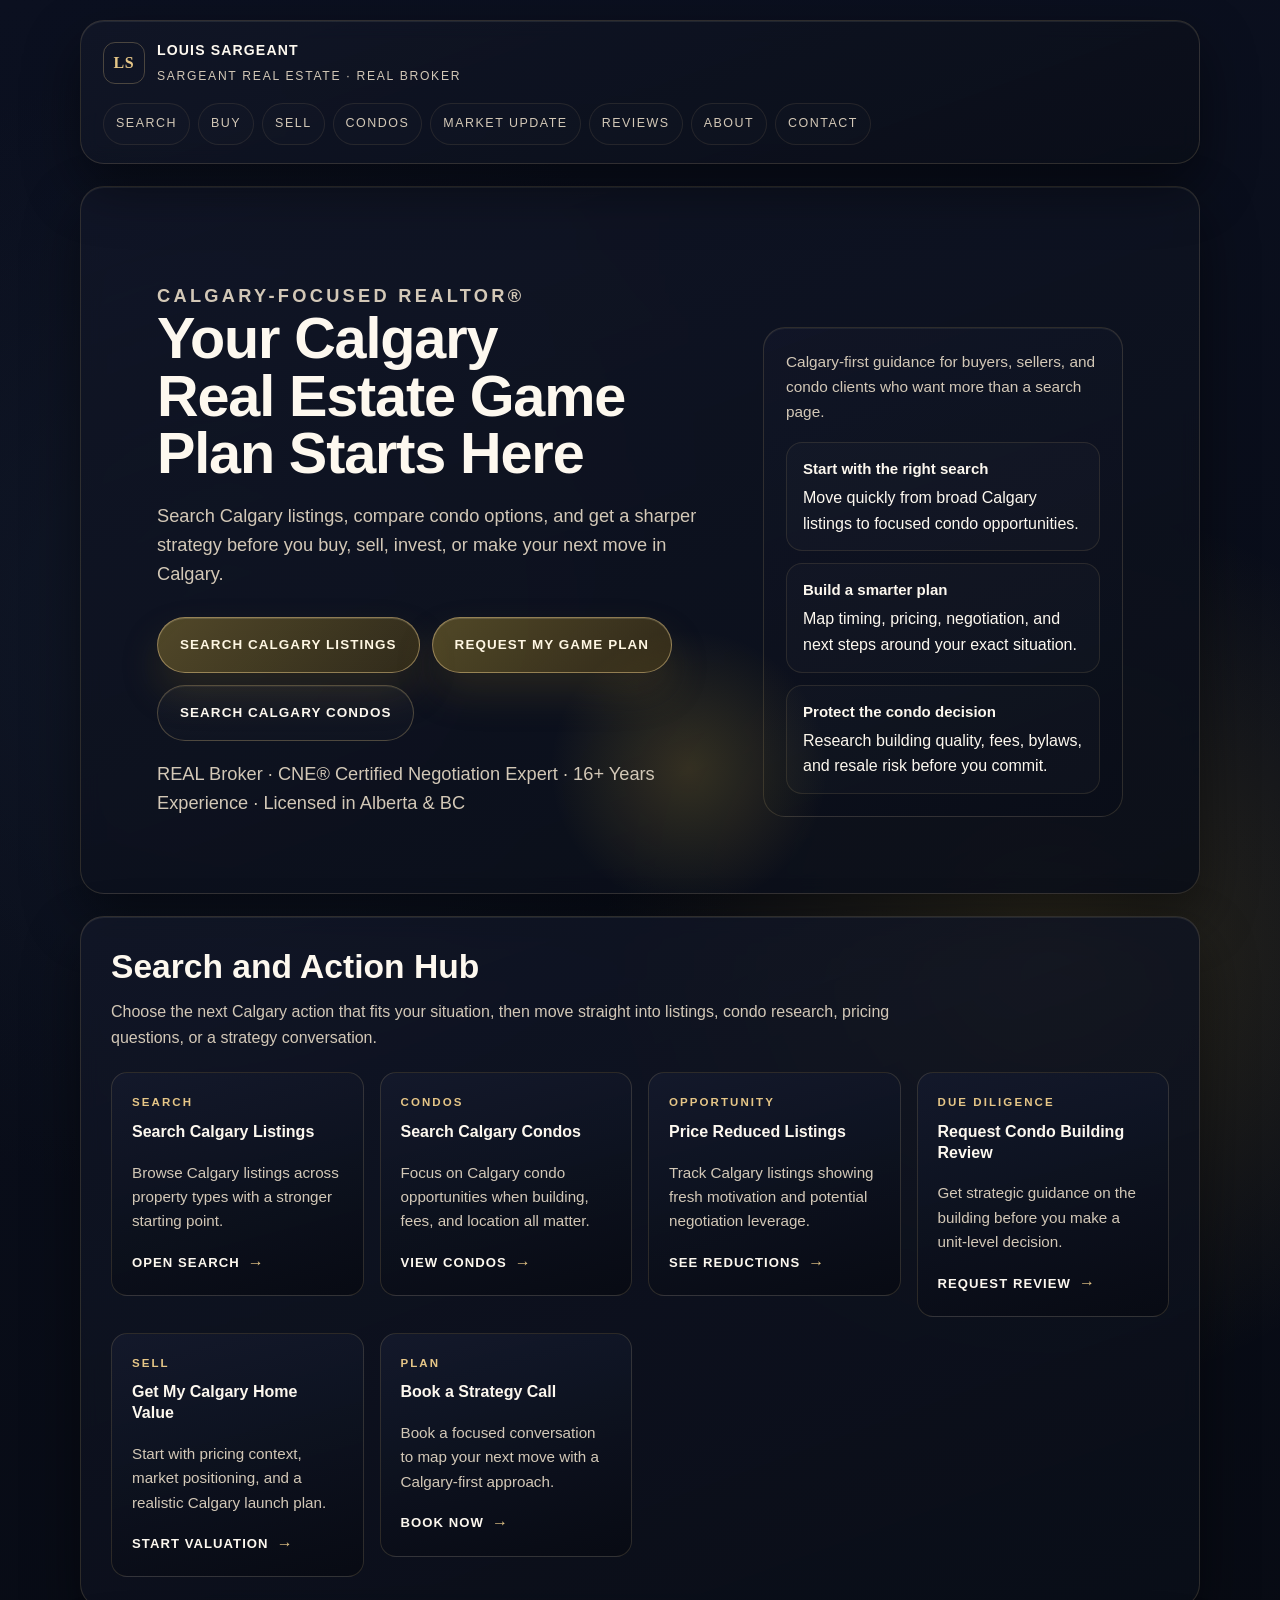
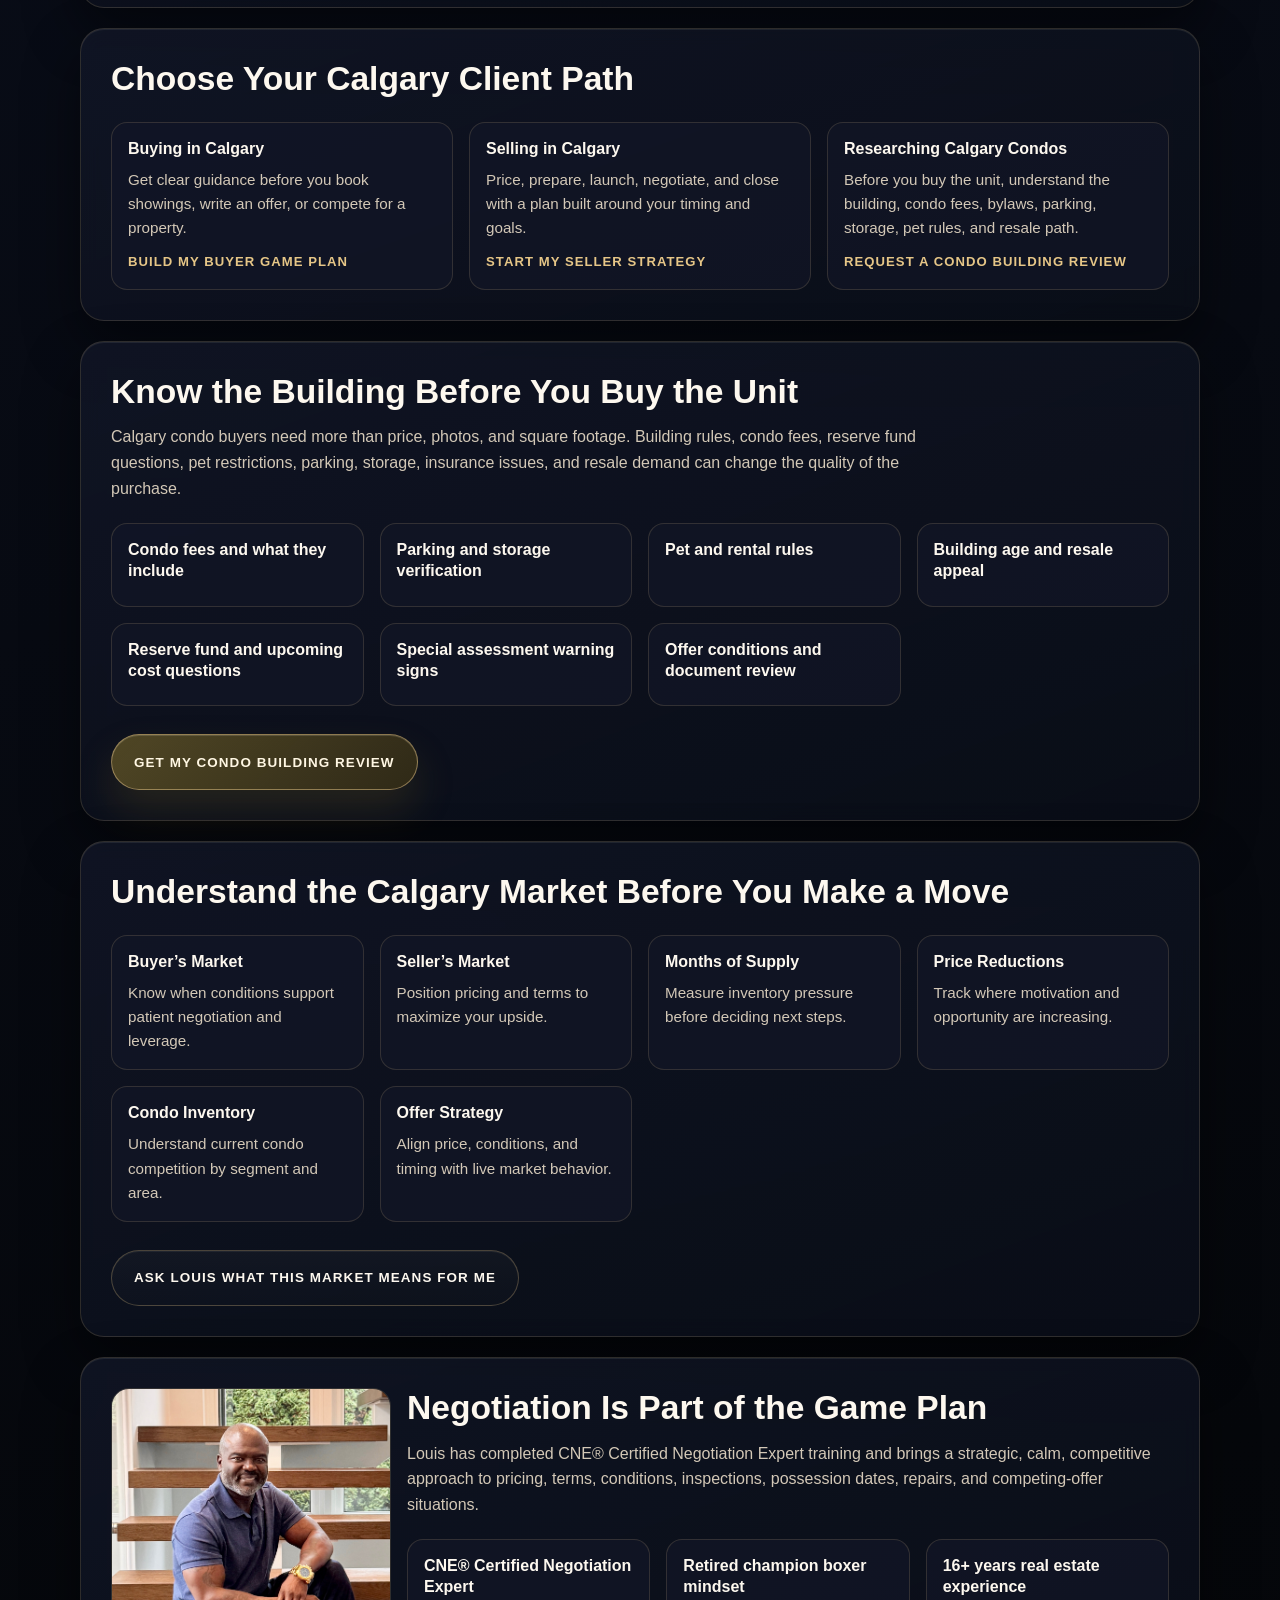
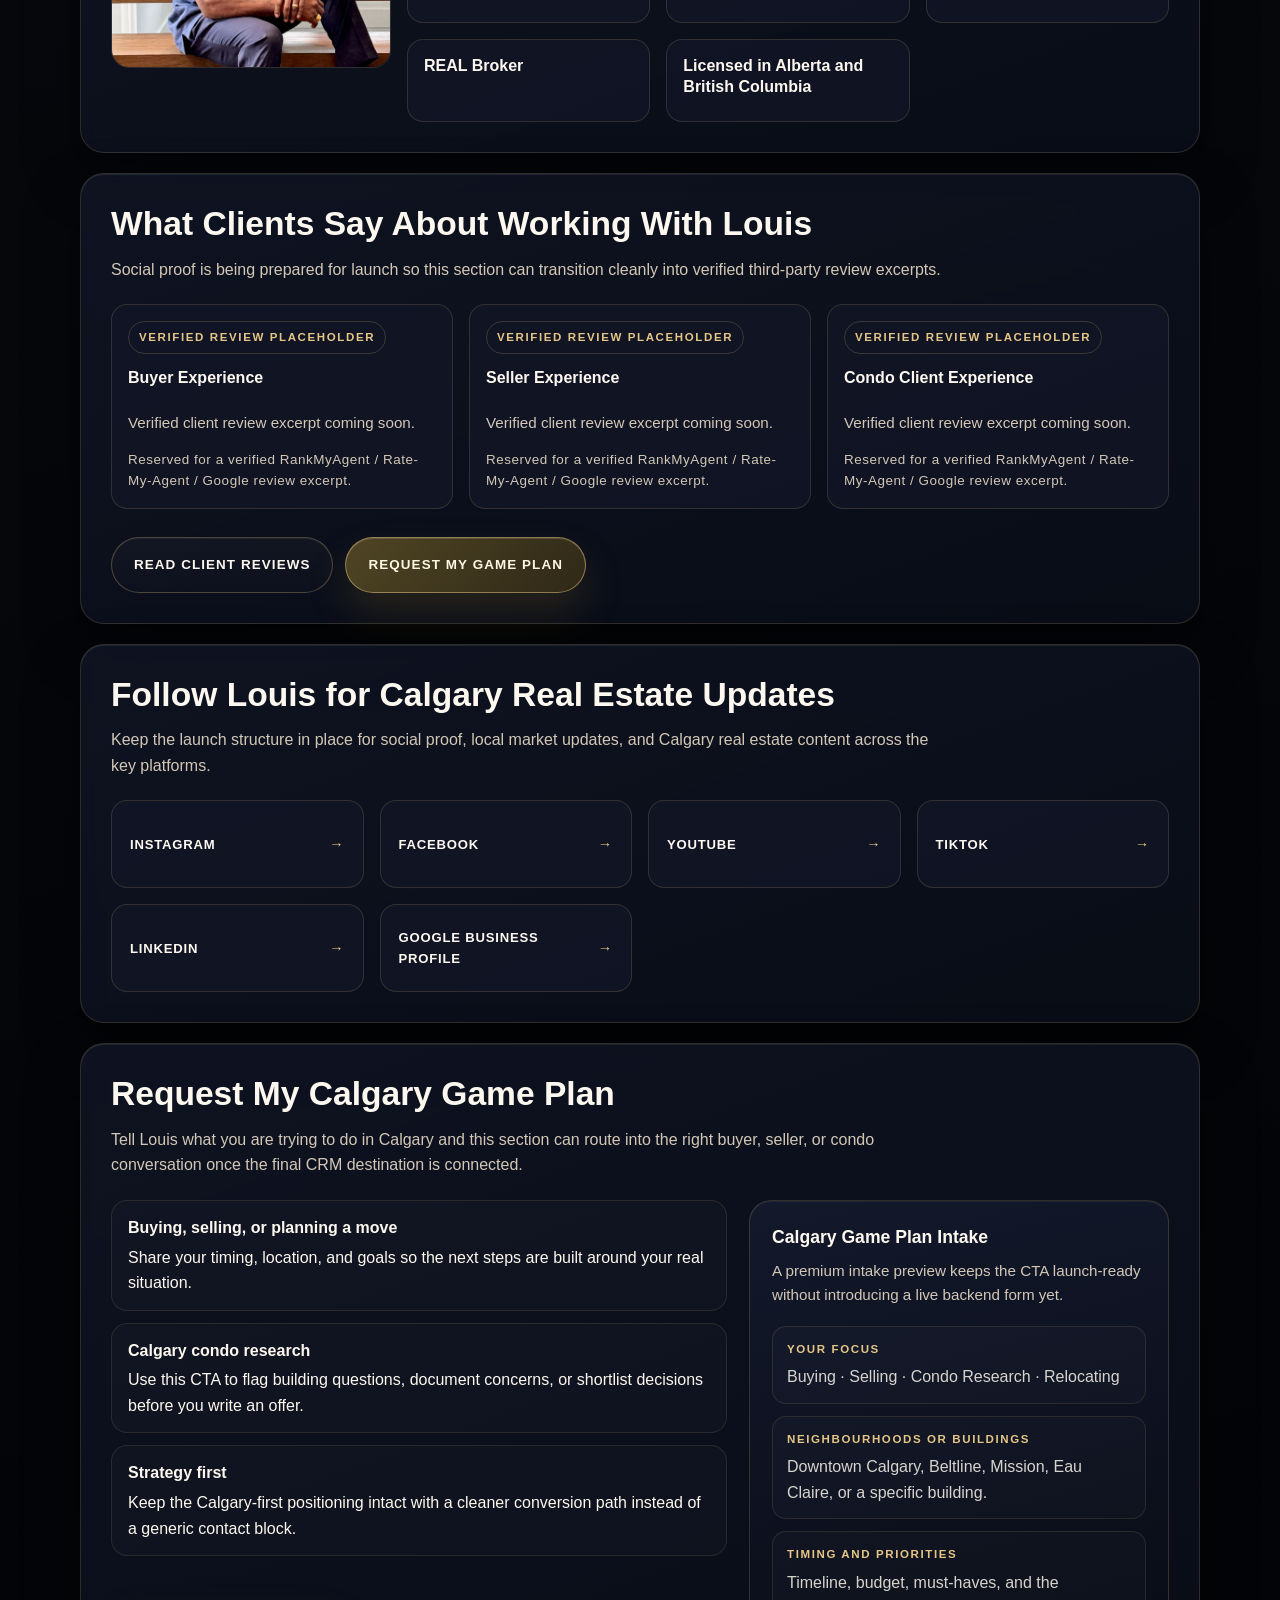
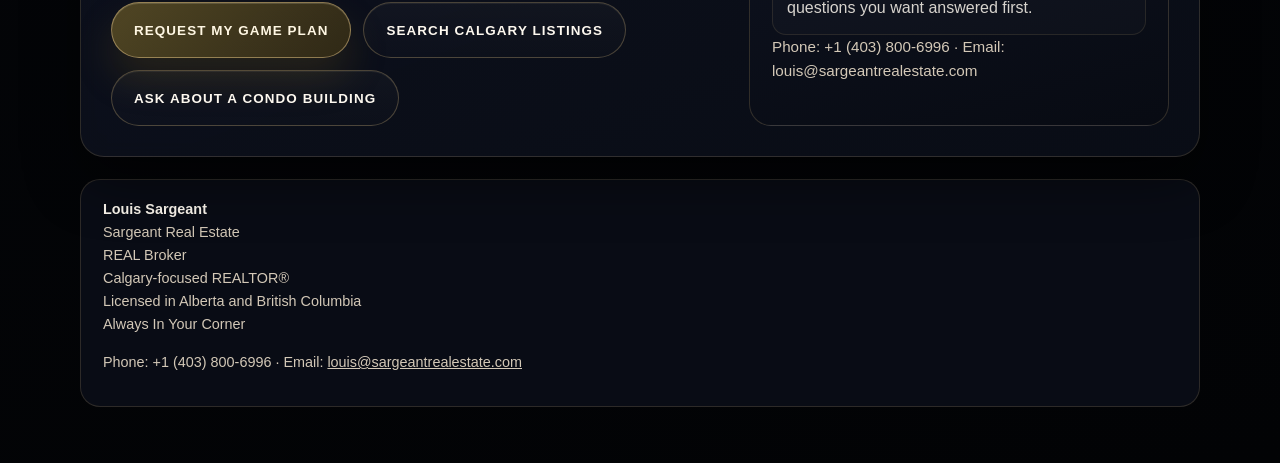
==== commit 0cd26019: "Tighten placeholder link behavior" ====
--- a/personal-landing-page/index.html
+++ b/personal-landing-page/index.html
@@ -33,8 +33,22 @@
       });
 
       document.querySelectorAll("[data-placeholder-link]").forEach((element) => {
+        const link = CTA_LINKS[element.dataset.placeholderLink];
+        const label = element.textContent.trim().replace(/\s+/g, " ");
+
+        if (link) {
+          element.setAttribute("href", link);
+        }
+
+        element.setAttribute("role", "link");
         element.setAttribute("aria-disabled", "true");
+        element.setAttribute("aria-label", `${label} placeholder link`);
         element.addEventListener("click", (event) => event.preventDefault());
+        element.addEventListener("keydown", (event) => {
+          if (event.key === "Enter" || event.key === " ") {
+            event.preventDefault();
+          }
+        });
       });
     });
   </script>
@@ -658,7 +672,6 @@
           <p>Search Calgary listings, compare condo options, and get a sharper strategy before you buy, sell, invest, or make your next move in Calgary.</p>
           <div class="button-row hero-actions" aria-label="Hero calls to action">
             <a class="btn btn-primary" data-link="searchListings" href="https://sargeantrealestate.idxbroker.com/idx/search/advanced">Search Calgary Listings</a>
-            <!-- TODO: connect this CTA to the final CRM/form destination. -->
             <a class="btn btn-primary" data-link="requestGamePlan" href="#contact" aria-describedby="contact-link-note">Request My Game Plan</a>
             <a class="btn" data-link="searchCondos" href="https://sargeantrealestate.idxbroker.com/i/condo" title="Search Calgary condo-only listings">Search Calgary Condos</a>
           </div>
@@ -719,7 +732,6 @@
           </a>
         </li>
         <li>
-          <!-- TODO: connect this CTA to the final CRM/form destination. -->
           <a class="item action-card" data-link="buildingReview" href="#contact" aria-describedby="contact-link-note">
             <div class="action-card-copy">
               <span class="card-kicker">Due Diligence</span>
@@ -730,7 +742,6 @@
           </a>
         </li>
         <li>
-          <!-- TODO: connect this CTA to the final CRM/form destination. -->
           <a class="item action-card" data-link="homeValue" href="#contact" aria-describedby="contact-link-note">
             <div class="action-card-copy">
               <span class="card-kicker">Sell</span>
@@ -741,7 +752,6 @@
           </a>
         </li>
         <li>
-          <!-- TODO: connect this CTA to the final CRM/form destination. -->
           <a class="item action-card" data-link="strategyCall" href="#contact" aria-describedby="contact-link-note">
             <div class="action-card-copy">
               <span class="card-kicker">Plan</span>
@@ -760,19 +770,16 @@
         <article class="item" id="buy">
           <h3>Buying in Calgary</h3>
           <p>Get clear guidance before you book showings, write an offer, or compete for a property.</p>
-          <!-- TODO: connect this CTA to the final CRM/form destination. -->
           <a class="mini-link" data-link="requestGamePlan" href="#contact" aria-describedby="contact-link-note">Build My Buyer Game Plan</a>
         </article>
         <article class="item" id="sell">
           <h3>Selling in Calgary</h3>
           <p>Price, prepare, launch, negotiate, and close with a plan built around your timing and goals.</p>
-          <!-- TODO: connect this CTA to the final CRM/form destination. -->
           <a class="mini-link" data-link="homeValue" href="#contact" aria-describedby="contact-link-note">Start My Seller Strategy</a>
         </article>
         <article class="item" id="condos">
           <h3>Researching Calgary Condos</h3>
           <p>Before you buy the unit, understand the building, condo fees, bylaws, parking, storage, pet rules, and resale path.</p>
-          <!-- TODO: connect this CTA to the final CRM/form destination. -->
           <a class="mini-link" data-link="buildingReview" href="#contact" aria-describedby="contact-link-note">Request a Condo Building Review</a>
         </article>
       </div>
@@ -791,7 +798,6 @@
         <article class="item"><h3>Offer conditions and document review</h3></article>
       </div>
       <div class="button-row">
-        <!-- TODO: connect this CTA to the final CRM/form destination. -->
         <a class="btn btn-primary" data-link="buildingReview" href="#contact" aria-describedby="contact-link-note">Get My Condo Building Review</a>
       </div>
     </section>
@@ -807,7 +813,6 @@
         <article class="item"><h3>Offer Strategy</h3><p>Align price, conditions, and timing with live market behavior.</p></article>
       </div>
       <div class="button-row">
-        <!-- TODO: connect this CTA to the final CRM/form destination. -->
         <a class="btn" data-link="strategyCall" href="#contact" aria-describedby="contact-link-note">Ask Louis What This Market Means For Me</a>
       </div>
     </section>
@@ -855,8 +860,7 @@
       </div>
       <div class="button-row">
         <!-- TODO: replace with final review profile URL. -->
-        <a class="btn" data-link="reviews" data-placeholder-link="reviews" href="#reviews" aria-describedby="review-placeholder-note">Read Client Reviews</a>
-        <!-- TODO: connect this CTA to the final CRM/form destination. -->
+        <a class="btn" data-placeholder-link="reviews" href="#reviews" aria-describedby="review-placeholder-note">Read Client Reviews</a>
         <a class="btn btn-primary" data-link="requestGamePlan" href="#contact" aria-describedby="contact-link-note">Request My Game Plan</a>
       </div>
     </section>
@@ -866,18 +870,19 @@
       <p class="section-intro">Keep the launch structure in place for social proof, local market updates, and Calgary real estate content across the key platforms.</p>
       <!-- TODO: replace all placeholder social profile URLs before launch. -->
       <div class="social-grid">
-        <a class="item social-card" data-link="instagram" data-placeholder-link="instagram" href="#" aria-describedby="social-placeholder-note"><span>Instagram</span><span>→</span></a>
-        <a class="item social-card" data-link="facebook" data-placeholder-link="facebook" href="#" aria-describedby="social-placeholder-note"><span>Facebook</span><span>→</span></a>
-        <a class="item social-card" data-link="youtube" data-placeholder-link="youtube" href="#" aria-describedby="social-placeholder-note"><span>YouTube</span><span>→</span></a>
-        <a class="item social-card" data-link="tiktok" data-placeholder-link="tiktok" href="#" aria-describedby="social-placeholder-note"><span>TikTok</span><span>→</span></a>
-        <a class="item social-card" data-link="linkedin" data-placeholder-link="linkedin" href="#" aria-describedby="social-placeholder-note"><span>LinkedIn</span><span>→</span></a>
-        <a class="item social-card" data-link="googleBusinessProfile" data-placeholder-link="googleBusinessProfile" href="#" aria-describedby="social-placeholder-note"><span>Google Business Profile</span><span>→</span></a>
+        <a class="item social-card" data-placeholder-link="instagram" href="#" aria-describedby="social-placeholder-note"><span>Instagram</span><span>→</span></a>
+        <a class="item social-card" data-placeholder-link="facebook" href="#" aria-describedby="social-placeholder-note"><span>Facebook</span><span>→</span></a>
+        <a class="item social-card" data-placeholder-link="youtube" href="#" aria-describedby="social-placeholder-note"><span>YouTube</span><span>→</span></a>
+        <a class="item social-card" data-placeholder-link="tiktok" href="#" aria-describedby="social-placeholder-note"><span>TikTok</span><span>→</span></a>
+        <a class="item social-card" data-placeholder-link="linkedin" href="#" aria-describedby="social-placeholder-note"><span>LinkedIn</span><span>→</span></a>
+        <a class="item social-card" data-placeholder-link="googleBusinessProfile" href="#" aria-describedby="social-placeholder-note"><span>Google Business Profile</span><span>→</span></a>
       </div>
     </section>
 
     <section class="section glass final-cta" id="contact" aria-labelledby="final-cta-title">
       <h2 id="final-cta-title">Request My Calgary Game Plan</h2>
       <p class="section-intro">Tell Louis what you are trying to do in Calgary and this section can route into the right buyer, seller, or condo conversation once the final CRM destination is connected.</p>
+      <!-- TODO: final CRM connection still needs to replace the #contact CTA placeholders used across this page. -->
       <div class="contact-layout">
         <div class="contact-copy">
           <div class="contact-pillars">
@@ -895,11 +900,9 @@
             </div>
           </div>
           <div class="button-row">
-            <!-- TODO: connect this CTA to the final CRM/form destination. -->
-            <a class="btn btn-primary" data-link="requestGamePlan" href="#contact" aria-describedby="contact-link-note">Request My Game Plan</a>
+            <a class="btn btn-primary" data-placeholder-link="requestGamePlan" href="#contact" aria-describedby="contact-link-note">Request My Game Plan</a>
             <a class="btn" data-link="searchListings" href="https://sargeantrealestate.idxbroker.com/idx/search/advanced">Search Calgary Listings</a>
-            <!-- TODO: connect this CTA to the final CRM/form destination. -->
-            <a class="btn" data-link="buildingReview" href="#contact" aria-describedby="contact-link-note">Ask About a Condo Building</a>
+            <a class="btn" data-placeholder-link="buildingReview" href="#contact" aria-describedby="contact-link-note">Ask About a Condo Building</a>
           </div>
         </div>
         <div class="form-mockup" aria-label="Premium contact form preview">
@@ -919,7 +922,6 @@
               <span class="mock-field-value">Timeline, budget, must-haves, and the questions you want answered first.</span>
             </div>
           </div>
-          <!-- TODO: connect this CTA to the final CRM/form destination. -->
           <p class="mock-note">Phone: +1 (403) 800-6996 · Email: louis@sargeantrealestate.com</p>
         </div>
       </div>
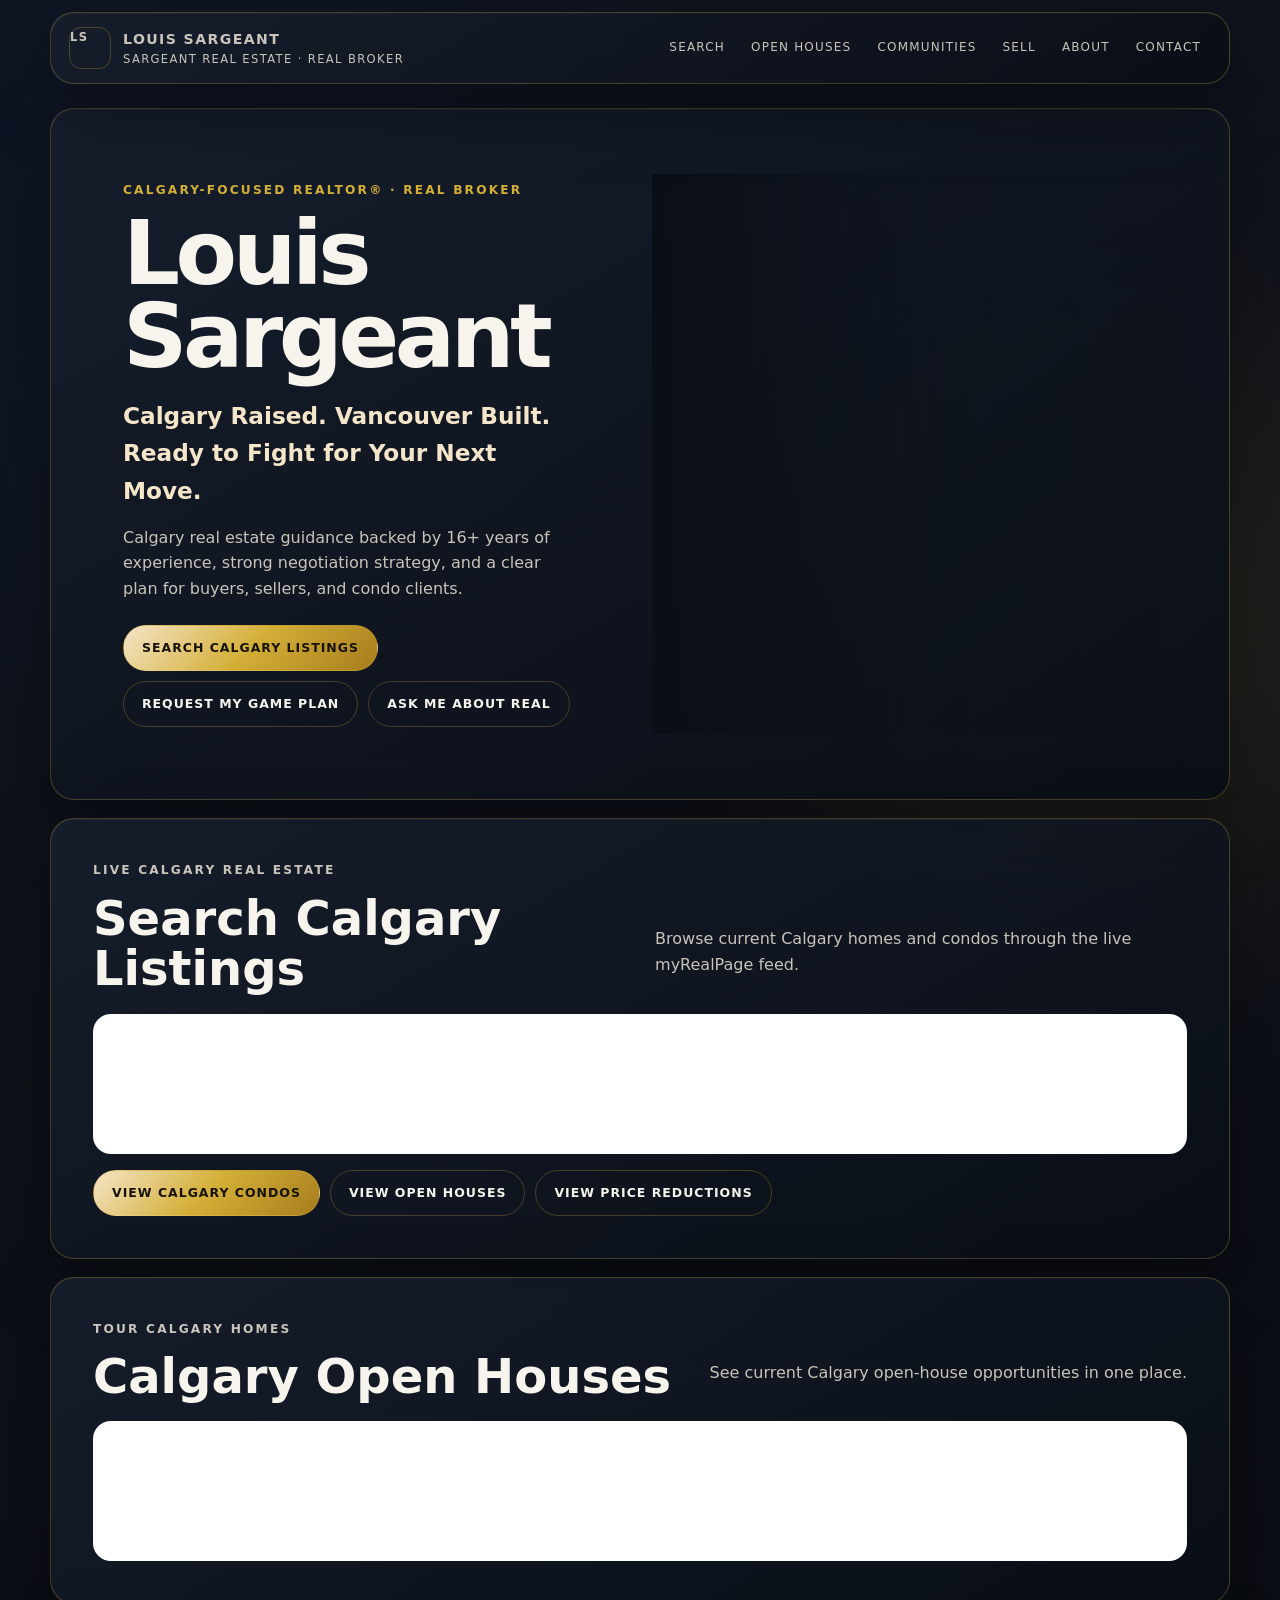
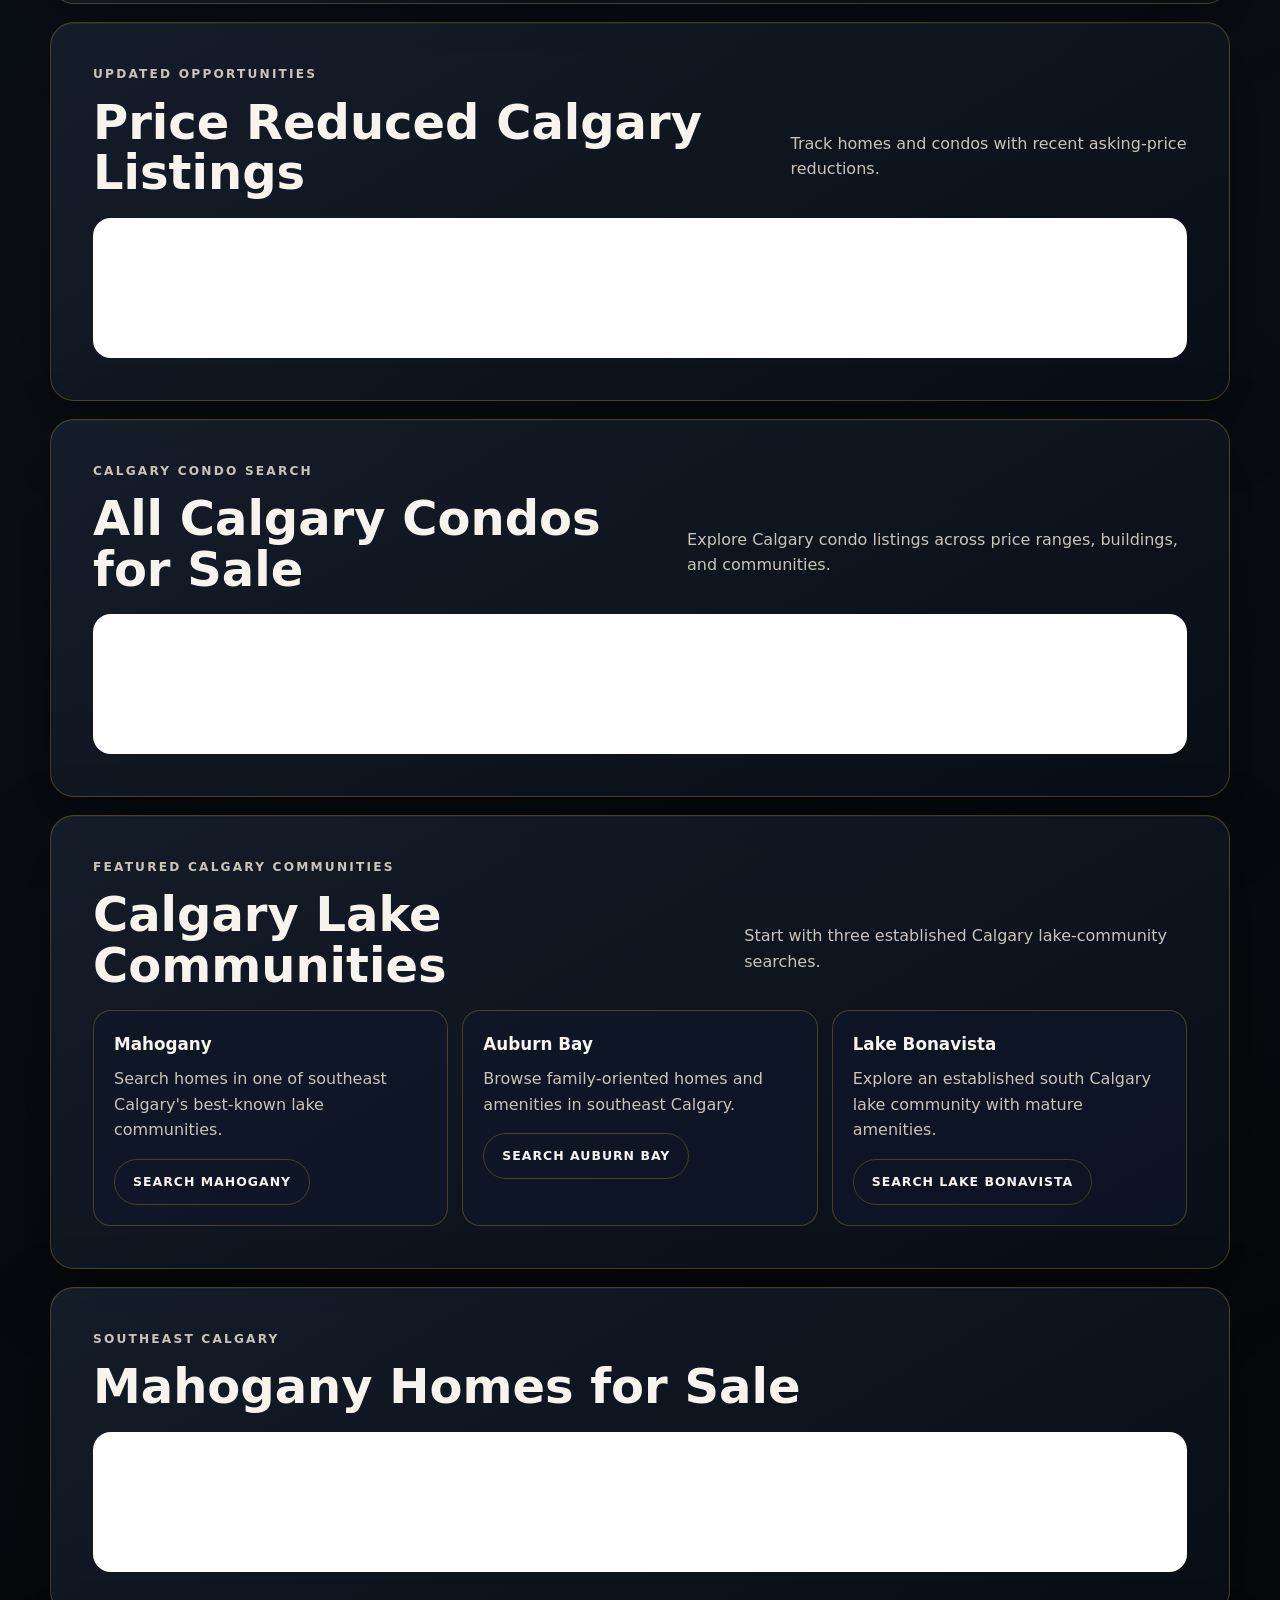
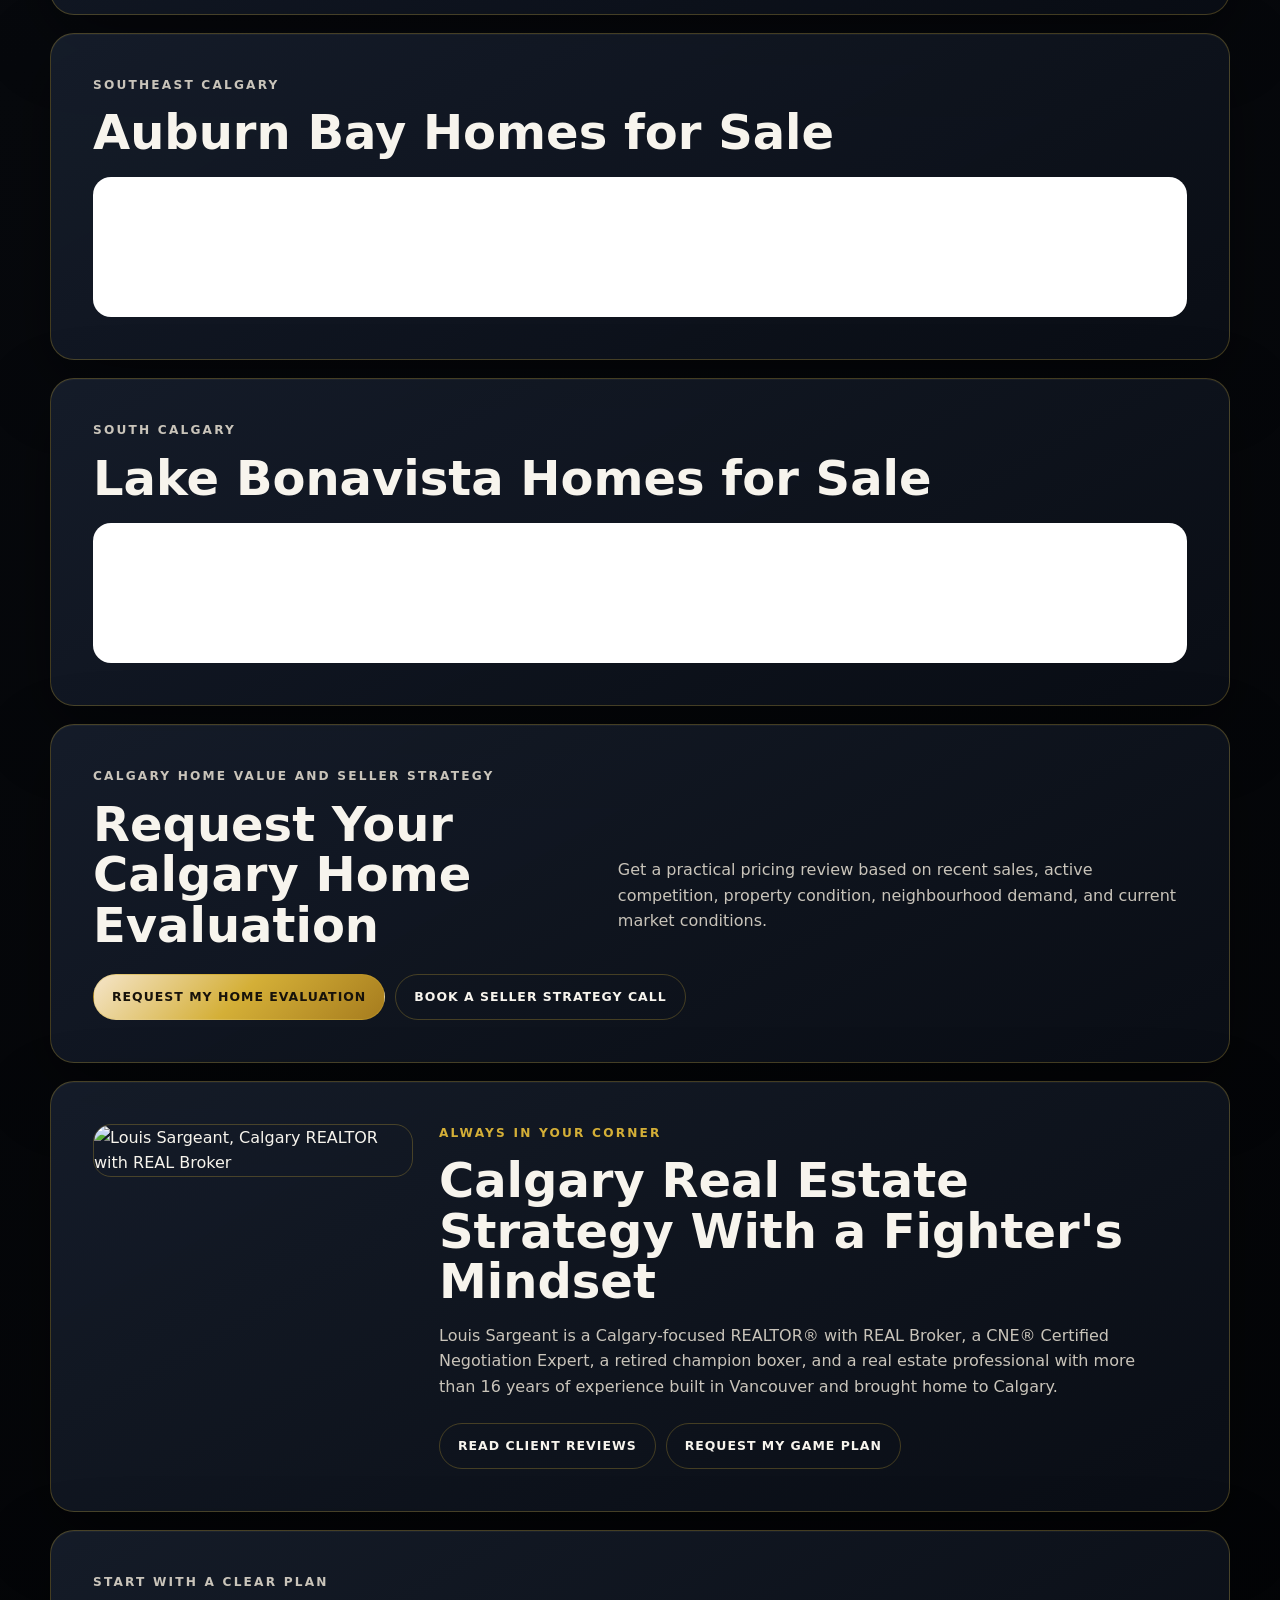
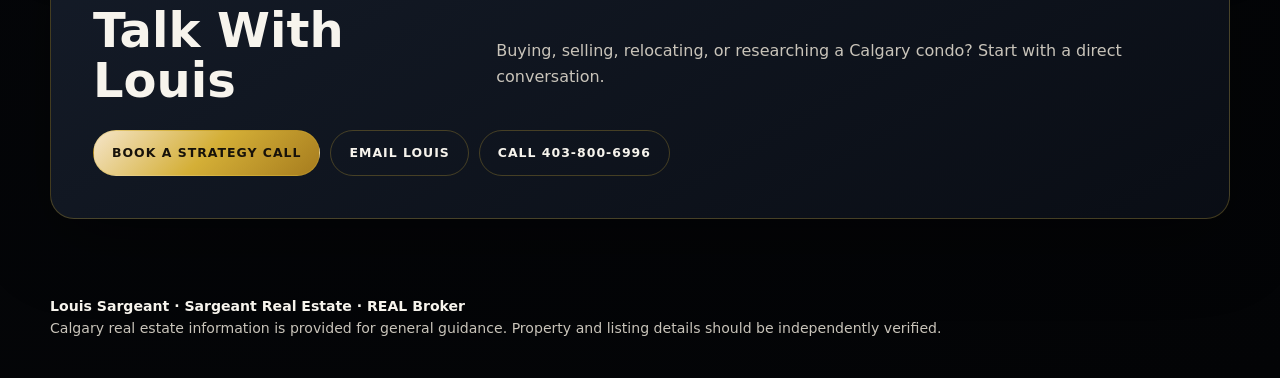
==== commit c5b337d5: "Rebuild personal site with myRealPage showcases and clean production links" ====
--- a/personal-landing-page/index.html
+++ b/personal-landing-page/index.html
@@ -1,944 +1,224 @@
 <!DOCTYPE html>
-<html lang="en">
+<html lang="en-CA">
 <head>
   <meta charset="UTF-8" />
   <meta name="viewport" content="width=device-width, initial-scale=1.0" />
-  <meta name="description" content="Louis Sargeant personal Calgary real estate website: search listings, compare condos, and build your game plan with Sargeant Real Estate at REAL Broker." />
+  <meta name="description" content="Work with Louis Sargeant, a Calgary REALTOR® with REAL Broker. Search Calgary homes and condos, view open houses, track price reductions, and request a clear buying or selling game plan." />
+  <link rel="canonical" href="https://sargeantrealestate.com/" />
   <title>Louis Sargeant | Calgary REALTOR® | REAL Broker</title>
-  <script>
-    const CTA_LINKS = Object.freeze({
-      searchListings: "https://sargeantrealestate.idxbroker.com/idx/search/advanced",
-      searchCondos: "https://sargeantrealestate.idxbroker.com/i/condo",
-      priceReduced: "https://sargeantrealestate.idxbroker.com/i/condo",
-      requestGamePlan: "#contact", // TODO: connect this CTA to the final CRM/form destination.
-      buildingReview: "#contact", // TODO: connect this CTA to the final CRM/form destination.
-      homeValue: "#contact", // TODO: connect this CTA to the final CRM/form destination.
-      strategyCall: "#contact", // TODO: connect this CTA to the final CRM/form destination.
-      reviews: "#reviews", // TODO: replace with final review profile URL.
-      instagram: "#", // TODO: replace with final Instagram URL.
-      facebook: "#", // TODO: replace with final Facebook URL.
-      youtube: "#", // TODO: replace with final YouTube URL.
-      tiktok: "#", // TODO: replace with final TikTok URL.
-      linkedin: "#", // TODO: replace with final LinkedIn URL.
-      googleBusinessProfile: "#" // TODO: replace with final Google Business Profile URL.
-    });
-
-    document.addEventListener("DOMContentLoaded", () => {
-      document.querySelectorAll("[data-link]").forEach((element) => {
-        const link = CTA_LINKS[element.dataset.link];
-
-        if (link) {
-          element.setAttribute("href", link);
-        }
-      });
-
-      document.querySelectorAll("[data-placeholder-link]").forEach((element) => {
-        const link = CTA_LINKS[element.dataset.placeholderLink];
-        const label = element.textContent.trim().replace(/\s+/g, " ");
-
-        if (link) {
-          element.setAttribute("href", link);
-        }
-
-        element.setAttribute("role", "link");
-        element.setAttribute("aria-disabled", "true");
-        element.setAttribute("aria-label", `${label} placeholder link`);
-        element.addEventListener("click", (event) => event.preventDefault());
-        element.addEventListener("keydown", (event) => {
-          if (event.key === "Enter" || event.key === " ") {
-            event.preventDefault();
-          }
-        });
-      });
-    });
-  </script>
   <style>
     :root {
-      --bg: #05070b;
-      --bg-elevated: #0b1020;
-      --panel: rgba(18, 23, 40, 0.72);
-      --panel-strong: rgba(10, 14, 24, 0.9);
-      --panel-soft: rgba(21, 28, 47, 0.84);
-      --line: rgba(230, 198, 135, 0.28);
-      --line-soft: rgba(230, 198, 135, 0.16);
+      --bg: #07090d;
+      --panel: #111722;
+      --panel-2: #171f2d;
+      --navy: #0f172a;
       --gold: #d4af37;
-      --gold-soft: #e6c687;
-      --text: #fdf8ef;
-      --muted: #d3c8b7;
-      --shadow: 0 24px 56px rgba(0, 0, 0, 0.45);
-      --max: 1160px;
-    }
-
+      --gold-light: #f5e5c9;
+      --gold-dark: #a67c1e;
+      --text: #f7f4ed;
+      --muted: #c9c4ba;
+      --line: rgba(212,175,55,.28);
+      --max: 1180px;
+    }
     * { box-sizing: border-box; }
-
     html { scroll-behavior: smooth; }
-
     body {
       margin: 0;
       color: var(--text);
-      font-family: Inter, "Segoe UI", Roboto, Helvetica, Arial, sans-serif;
+      font-family: Inter, system-ui, -apple-system, BlinkMacSystemFont, "Segoe UI", sans-serif;
+      background:
+        radial-gradient(circle at 15% 5%, rgba(15,23,42,.85), transparent 34rem),
+        radial-gradient(circle at 85% 12%, rgba(166,124,30,.18), transparent 28rem),
+        linear-gradient(160deg, #10151f 0%, var(--bg) 58%, #030406 100%);
       line-height: 1.6;
-      background:
-        radial-gradient(circle at 18% 12%, rgba(22, 31, 48, 0.55), transparent 36rem),
-        radial-gradient(circle at 82% 18%, rgba(212, 175, 55, 0.18), transparent 28rem),
-        linear-gradient(165deg, #0b1020 0%, #05070b 60%, #020305 100%);
-    }
-
+    }
     a { color: inherit; }
-
-    .page {
-      width: min(100%, var(--max));
-      margin: 0 auto;
-      padding: 20px 20px 56px;
-    }
-
+    .wrap { width: min(calc(100% - 28px), var(--max)); margin: 0 auto; }
     .glass {
-      background: linear-gradient(160deg, rgba(18, 23, 40, 0.78), rgba(10, 14, 24, 0.9));
-      border: 1px solid var(--line-soft);
-      box-shadow: var(--shadow), inset 0 1px 0 rgba(255, 244, 224, 0.08);
-      backdrop-filter: blur(10px);
-      -webkit-backdrop-filter: blur(10px);
+      background: linear-gradient(150deg, rgba(23,31,45,.88), rgba(10,14,22,.94));
+      border: 1px solid var(--line);
+      box-shadow: 0 24px 70px rgba(0,0,0,.38), inset 0 1px 0 rgba(255,255,255,.04);
       border-radius: 24px;
     }
-
-    .site-header {
+    header {
       position: sticky;
       top: 12px;
-      z-index: 10;
+      z-index: 20;
+      margin: 14px auto 0;
+      padding: 14px 18px;
       display: flex;
-      flex-wrap: wrap;
       align-items: center;
       justify-content: space-between;
-      gap: 16px;
-      padding: 18px 22px;
-      margin-bottom: 22px;
-    }
-
-    .brand {
-      display: flex;
-      align-items: center;
-      gap: 12px;
-      min-width: 0;
-    }
-
-    .brand-mark {
+      gap: 18px;
+    }
+    .brand { display: flex; align-items: center; gap: 12px; text-decoration: none; }
+    .mark {
+      width: 42px;
+      height: 42px;
       display: grid;
       place-items: center;
-      width: 42px;
-      height: 42px;
+      border: 1px solid var(--line);
       border-radius: 12px;
-      border: 1px solid var(--line);
-      color: var(--gold-soft);
-      font-family: Georgia, "Times New Roman", serif;
-      font-weight: 700;
-      letter-spacing: 0.04em;
-    }
-
-    .brand-copy strong {
-      display: block;
-      letter-spacing: 0.08em;
-      text-transform: uppercase;
-      font-size: 0.88rem;
-    }
-
-    .brand-copy span {
-      color: var(--muted);
-      font-size: 0.76rem;
-      letter-spacing: 0.14em;
-      text-transform: uppercase;
-    }
-
-    .main-nav {
-      display: flex;
-      flex-wrap: wrap;
-      gap: 8px;
-      justify-content: flex-end;
-    }
-
-    .main-nav a {
-      text-decoration: none;
-      font-size: 0.78rem;
-      letter-spacing: 0.12em;
-      text-transform: uppercase;
-      color: var(--muted);
-      padding: 10px 12px;
-      border-radius: 999px;
-      border: 1px solid rgba(230, 198, 135, 0.1);
-      background: rgba(255, 255, 255, 0.01);
-    }
-
-    .main-nav a:hover,
-    .main-nav a:focus-visible {
-      border-color: var(--line-soft);
-      color: var(--text);
-      outline: none;
-    }
-
+      color: var(--gold-light);
+      font-weight: 800;
+      letter-spacing: .06em;
+    }
+    .brand strong { display: block; font-size: .88rem; letter-spacing: .1em; text-transform: uppercase; }
+    .brand span { display: block; color: var(--muted); font-size: .72rem; letter-spacing: .12em; text-transform: uppercase; }
+    nav { display: flex; flex-wrap: wrap; justify-content: flex-end; gap: 6px; }
+    nav a { text-decoration: none; color: var(--muted); font-size: .75rem; letter-spacing: .1em; text-transform: uppercase; padding: 8px 10px; border-radius: 999px; }
+    nav a:hover, nav a:focus-visible { color: var(--text); outline: 1px solid var(--line); }
+    main { padding: 18px 0 52px; }
+    section { margin-top: 18px; }
     .hero {
-      padding: clamp(36px, 7vw, 76px);
-      margin-bottom: 22px;
+      min-height: 560px;
+      display: grid;
+      grid-template-columns: 1.02fr .98fr;
+      align-items: center;
       overflow: hidden;
     }
-
-    .hero-layout {
-      display: grid;
-      grid-template-columns: minmax(0, 1.3fr) minmax(280px, 360px);
-      gap: 26px;
-      align-items: end;
-    }
-
-    .eyebrow {
-      margin: 0 0 10px;
-      color: var(--gold-soft);
-      font-size: 0.75rem;
-      letter-spacing: 0.18em;
-      text-transform: uppercase;
-      font-weight: 700;
-    }
-
-    h1 {
-      margin: 0;
-      font-size: clamp(2.1rem, 7vw, 3.6rem);
-      line-height: 1;
-      letter-spacing: -0.02em;
-      text-wrap: balance;
-      max-width: 15ch;
-    }
-
-    .hero p {
-      margin: 18px 0 0;
-      color: var(--muted);
-      max-width: 720px;
-      font-size: clamp(1rem, 2.5vw, 1.14rem);
-    }
-
-    .hero-copy {
-      position: relative;
-      z-index: 1;
-    }
-
-    .hero-copy::after {
-      content: "";
-      position: absolute;
-      inset: auto -6rem -6rem auto;
-      width: 18rem;
-      height: 18rem;
-      border-radius: 50%;
-      background: radial-gradient(circle, rgba(212, 175, 55, 0.2), transparent 68%);
-      pointer-events: none;
-      z-index: -1;
-    }
-
-    .button-row {
-      display: flex;
-      flex-wrap: wrap;
-      gap: 12px;
-      margin-top: 28px;
-    }
-
+    .hero-copy { padding: clamp(34px, 6vw, 72px); }
+    .eyebrow { margin: 0 0 12px; color: var(--gold); text-transform: uppercase; letter-spacing: .18em; font-weight: 800; font-size: .76rem; }
+    h1 { margin: 0; font-size: clamp(3rem, 7vw, 6.4rem); line-height: .92; letter-spacing: -.05em; }
+    .tagline { margin: 20px 0 0; font-size: clamp(1.1rem, 2vw, 1.45rem); color: var(--gold-light); font-weight: 700; max-width: 760px; }
+    .hero-copy > p:last-of-type { color: var(--muted); max-width: 720px; }
+    .hero-photo {
+      min-height: 560px;
+      background:
+        linear-gradient(90deg, rgba(10,14,22,.96) 0%, rgba(10,14,22,.12) 48%, rgba(10,14,22,.08) 100%),
+        url("louis-sargeant-headshot.jpg") center/cover no-repeat;
+    }
+    .buttons { display: flex; flex-wrap: wrap; gap: 10px; margin-top: 24px; }
     .btn {
       display: inline-flex;
       align-items: center;
       justify-content: center;
-      text-decoration: none;
-      min-height: 56px;
-      padding: 15px 22px;
+      min-height: 46px;
+      padding: 11px 18px;
       border-radius: 999px;
       border: 1px solid var(--line);
-      font-size: 0.84rem;
-      font-weight: 700;
-      letter-spacing: 0.08em;
+      text-decoration: none;
+      font-size: .78rem;
+      font-weight: 800;
+      letter-spacing: .08em;
       text-transform: uppercase;
-      background: linear-gradient(180deg, rgba(255, 244, 224, 0.03), rgba(255, 244, 224, 0.01));
-      box-shadow: inset 0 1px 0 rgba(255, 244, 224, 0.06);
-      transition: transform 0.18s ease, border-color 0.18s ease, box-shadow 0.18s ease, background 0.18s ease;
-    }
-
-    .btn:hover,
-    .btn:focus-visible {
-      transform: translateY(-2px);
-      border-color: var(--gold);
-      box-shadow: 0 18px 32px rgba(0, 0, 0, 0.26), inset 0 1px 0 rgba(255, 244, 224, 0.08);
-      outline: none;
-    }
-
-    .btn-primary {
-      color: #fff7e3;
-      border-color: rgba(230, 198, 135, 0.5);
-      background: linear-gradient(135deg, rgba(212, 175, 55, 0.34), rgba(144, 109, 16, 0.28));
-      box-shadow: 0 20px 38px rgba(123, 96, 28, 0.24), inset 0 1px 0 rgba(255, 250, 234, 0.14);
-    }
-
-    .hero-actions .btn:first-child,
-    .hero-actions .btn:nth-child(2) {
-      min-width: 220px;
-    }
-
-    .trust-line {
-      margin-top: 18px;
-      color: var(--muted);
-      font-size: 0.86rem;
-    }
-
-    .hero-panel {
-      padding: 22px;
-      border-radius: 22px;
-      background: linear-gradient(160deg, rgba(18, 23, 40, 0.82), rgba(10, 14, 24, 0.96));
-      border: 1px solid var(--line-soft);
-      box-shadow: inset 0 1px 0 rgba(255, 244, 224, 0.06);
-    }
-
-    .hero-panel p {
-      margin: 0;
-      font-size: 0.96rem;
-    }
-
-    .hero-panel-list {
-      display: grid;
-      gap: 12px;
-      margin-top: 18px;
-    }
-
-    .hero-point {
-      padding: 14px 16px;
-      border-radius: 16px;
-      background: rgba(255, 255, 255, 0.02);
-      border: 1px solid rgba(230, 198, 135, 0.12);
-    }
-
-    .hero-point strong {
-      display: block;
-      margin-bottom: 4px;
-      color: var(--text);
-      font-size: 0.94rem;
-    }
-
-    .section {
-      margin-top: 20px;
-      padding: 30px;
-    }
-
-    .section h2 {
-      margin: 0;
-      font-size: clamp(1.5rem, 4vw, 2.1rem);
-      line-height: 1.2;
-    }
-
-    .section-intro {
-      margin: 12px 0 0;
-      color: var(--muted);
-      max-width: 840px;
-    }
-
-    .action-grid,
-    .card-grid,
-    .check-grid,
-    .market-grid,
-    .review-grid,
-    .social-grid,
-    .stat-grid {
-      display: grid;
-      gap: 16px;
-      margin-top: 22px;
-    }
-
-    .action-grid { grid-template-columns: repeat(auto-fit, minmax(240px, 1fr)); }
-    .action-list {
-      list-style: none;
-      margin: 22px 0 0;
-      padding: 0;
-    }
-    .card-grid { grid-template-columns: repeat(auto-fit, minmax(240px, 1fr)); }
-    .check-grid,
-    .market-grid,
-    .review-grid,
-    .social-grid,
-    .stat-grid { grid-template-columns: repeat(auto-fit, minmax(210px, 1fr)); }
-
-    .item {
-      padding: 16px;
-      border-radius: 16px;
-      background: var(--panel);
-      border: 1px solid var(--line-soft);
-      transition: transform 0.2s ease, border-color 0.2s ease, box-shadow 0.2s ease, background 0.2s ease;
-    }
-
-    .item:hover,
-    .item:focus-within {
-      transform: translateY(-3px);
-      border-color: rgba(230, 198, 135, 0.34);
-      box-shadow: 0 22px 44px rgba(0, 0, 0, 0.24);
-      background: linear-gradient(160deg, rgba(25, 31, 52, 0.86), rgba(10, 14, 24, 0.94));
-    }
-
-    .item h3 {
-      margin: 0 0 8px;
-      font-size: 1rem;
-      line-height: 1.3;
-    }
-
-    .item p,
-    .item li {
-      margin: 0;
-      color: var(--muted);
-      font-size: 0.95rem;
-    }
-
-    .item ul {
-      margin: 0;
-      padding-left: 18px;
-      display: grid;
-      gap: 6px;
-    }
-
-    .action-card {
-      display: flex;
-      flex-direction: column;
-      justify-content: space-between;
-      gap: 16px;
-      min-height: 212px;
-      padding: 20px;
-      text-decoration: none;
-      background: linear-gradient(165deg, rgba(20, 26, 45, 0.9), rgba(8, 11, 19, 0.96));
-    }
-
-    .action-card-copy {
-      display: grid;
-      gap: 10px;
-    }
-
-    .card-kicker {
-      color: var(--gold-soft);
-      font-size: 0.72rem;
-      font-weight: 700;
-      letter-spacing: 0.18em;
-      text-transform: uppercase;
-    }
-
-    .card-arrow {
-      display: inline-flex;
-      align-items: center;
-      gap: 8px;
-      color: var(--text);
-      font-size: 0.82rem;
-      font-weight: 700;
-      letter-spacing: 0.08em;
-      text-transform: uppercase;
-    }
-
-    .card-arrow::after {
-      content: "→";
-      color: var(--gold-soft);
-      font-size: 1rem;
-    }
-
-    .mini-link {
-      margin-top: 10px;
-      display: inline-block;
-      color: var(--gold-soft);
-      text-decoration: none;
-      font-size: 0.82rem;
-      letter-spacing: 0.08em;
-      text-transform: uppercase;
-      font-weight: 700;
-    }
-
-    .about-grid {
-      display: grid;
-      gap: 16px;
-      grid-template-columns: minmax(200px, 280px) 1fr;
-      align-items: start;
-    }
-
-    .about-grid img {
-      width: 100%;
-      border-radius: 18px;
-      object-fit: cover;
-      border: 1px solid var(--line-soft);
-    }
-
-    .social-grid a {
-      text-decoration: none;
-      font-weight: 700;
-      letter-spacing: 0.06em;
-      text-transform: uppercase;
-      font-size: 0.82rem;
-    }
-
-    .review-card {
-      min-height: 100%;
-      display: grid;
-      gap: 14px;
-    }
-
-    .review-label {
-      display: inline-flex;
-      width: fit-content;
-      padding: 6px 10px;
-      border-radius: 999px;
-      border: 1px solid rgba(230, 198, 135, 0.2);
-      color: var(--gold-soft);
-      font-size: 0.72rem;
-      font-weight: 700;
-      letter-spacing: 0.14em;
-      text-transform: uppercase;
-    }
-
-    .review-meta {
-      color: var(--muted);
-      font-size: 0.84rem;
-      letter-spacing: 0.04em;
-    }
-
-    .social-card {
-      display: flex;
-      align-items: center;
-      justify-content: space-between;
-      gap: 12px;
-      min-height: 88px;
-      padding: 18px;
-      text-decoration: none;
-    }
-
-    .social-card span:last-child {
-      color: var(--gold-soft);
-      font-size: 0.9rem;
-    }
-
-    .final-cta {
-      text-align: left;
-    }
-
-    .contact-layout {
-      display: grid;
-      grid-template-columns: minmax(0, 1.1fr) minmax(280px, 420px);
-      gap: 22px;
-      align-items: stretch;
-      margin-top: 22px;
-    }
-
-    .contact-copy {
-      display: grid;
-      align-content: start;
-      gap: 18px;
-    }
-
-    .contact-pillars {
-      display: grid;
-      gap: 12px;
-    }
-
-    .contact-pillar {
-      padding: 14px 16px;
-      border-radius: 16px;
-      border: 1px solid rgba(230, 198, 135, 0.12);
-      background: rgba(255, 255, 255, 0.02);
-    }
-
-    .contact-pillar strong {
-      display: block;
-      margin-bottom: 4px;
-    }
-
-    .form-mockup {
-      padding: 22px;
-      border-radius: 22px;
-      background: linear-gradient(165deg, rgba(20, 26, 45, 0.94), rgba(8, 11, 19, 0.98));
-      border: 1px solid rgba(230, 198, 135, 0.18);
-      box-shadow: inset 0 1px 0 rgba(255, 244, 224, 0.06);
-    }
-
-    .form-mockup h3 {
-      margin: 0 0 8px;
-      font-size: 1.1rem;
-    }
-
-    .form-mockup p {
-      margin: 0;
-      color: var(--muted);
-      font-size: 0.95rem;
-    }
-
-    .mock-fields {
-      display: grid;
-      gap: 12px;
-      margin-top: 18px;
-    }
-
-    .mock-field {
-      padding: 13px 14px;
-      border-radius: 14px;
-      border: 1px solid rgba(230, 198, 135, 0.12);
-      background: rgba(255, 255, 255, 0.02);
-    }
-
-    .mock-field-label {
-      display: block;
-      margin-bottom: 6px;
-      color: var(--gold-soft);
-      font-size: 0.72rem;
-      font-weight: 700;
-      letter-spacing: 0.14em;
-      text-transform: uppercase;
-    }
-
-    .mock-field-value {
-      color: var(--text);
-      opacity: 0.84;
-    }
-
-    .mock-note {
-      margin-top: 14px;
-      color: var(--muted);
-      font-size: 0.85rem;
-    }
-
-    .footer {
-      margin-top: 22px;
-      padding: 18px 22px;
-      font-size: 0.9rem;
-      color: var(--muted);
-      border-radius: 20px;
-      border: 1px solid var(--line-soft);
-      background: var(--panel-strong);
-    }
-
-    .footer strong { color: var(--text); }
-
-    .sr-only {
-      position: absolute;
-      width: 1px;
-      height: 1px;
-      padding: 0;
-      margin: -1px;
-      overflow: hidden;
-      clip: rect(0, 0, 0, 0);
-      white-space: nowrap;
-      border: 0;
-    }
-
-    @media (max-width: 860px) {
-      .about-grid { grid-template-columns: 1fr; }
-      .site-header { position: static; }
-      .hero-layout,
-      .contact-layout { grid-template-columns: 1fr; }
-      h1 { max-width: 13ch; }
-    }
-
-    @media (max-width: 680px) {
-      .page { padding: 16px 12px 44px; }
-      .site-header,
-      .hero,
-      .section,
-      .footer { padding-left: 14px; padding-right: 14px; }
-      .site-header { gap: 14px; }
-      .main-nav { justify-content: flex-start; }
-      .main-nav a { padding: 10px 12px; }
-      .btn { width: 100%; }
-      .button-row { flex-direction: column; }
-      .hero-actions { margin-top: 24px; }
-      .action-grid { grid-template-columns: 1fr; }
-      .action-card { min-height: auto; }
+    }
+    .btn-primary { color: #17120a; background: linear-gradient(135deg, var(--gold-light), var(--gold), var(--gold-dark)); }
+    .btn:hover { transform: translateY(-1px); }
+    .section-card { padding: clamp(24px, 4vw, 42px); }
+    .section-head { display: flex; align-items: end; justify-content: space-between; gap: 20px; margin-bottom: 20px; }
+    h2 { margin: 0; font-size: clamp(1.8rem, 4vw, 3rem); line-height: 1.05; }
+    .section-head p, .intro { color: var(--muted); max-width: 720px; }
+    .grid { display: grid; grid-template-columns: repeat(3, minmax(0,1fr)); gap: 14px; }
+    .card { padding: 20px; border: 1px solid var(--line); border-radius: 18px; background: rgba(15,23,42,.62); }
+    .card h3 { margin: 0 0 8px; font-size: 1.05rem; }
+    .card p { margin: 0; color: var(--muted); }
+    .card .btn { margin-top: 16px; }
+    .listing-shell { min-height: 140px; padding: 14px; border-radius: 18px; background: #fff; overflow: hidden; }
+    .listing-shell + .buttons { margin-top: 16px; }
+    .community-grid { display: grid; grid-template-columns: repeat(3, minmax(0,1fr)); gap: 14px; }
+    .about { display: grid; grid-template-columns: 320px 1fr; gap: 26px; align-items: start; }
+    .about img { width: 100%; border-radius: 18px; border: 1px solid var(--line); }
+    footer { padding: 24px 0 38px; color: var(--muted); font-size: .88rem; }
+    footer strong { color: var(--text); }
+    @media (max-width: 900px) {
+      header { position: static; align-items: flex-start; }
+      nav { display: none; }
+      .hero { grid-template-columns: 1fr; }
+      .hero-photo { min-height: 430px; order: -1; background-position: center top; }
+      .grid, .community-grid { grid-template-columns: 1fr 1fr; }
+      .about { grid-template-columns: 1fr; }
+    }
+    @media (max-width: 620px) {
+      .wrap { width: min(calc(100% - 18px), var(--max)); }
+      .hero-copy, .section-card { padding: 22px; }
+      .hero-photo { min-height: 380px; }
+      .buttons, .btn { width: 100%; }
+      .grid, .community-grid { grid-template-columns: 1fr; }
+      .section-head { display: block; }
+      h1 { font-size: clamp(2.7rem, 15vw, 4.2rem); }
     }
   </style>
 </head>
 <body>
-  <main class="page">
-    <header class="site-header glass" aria-label="Top navigation">
-      <div class="brand" id="top">
-        <span class="brand-mark" aria-hidden="true">LS</span>
-        <div class="brand-copy">
-          <strong>Louis Sargeant</strong>
-          <span>Sargeant Real Estate · REAL Broker</span>
+  <header class="wrap glass">
+    <a class="brand" href="#top">
+      <span class="mark">LS</span>
+      <span><strong>Louis Sargeant</strong><span>Sargeant Real Estate · REAL Broker</span></span>
+    </a>
+    <nav aria-label="Primary navigation">
+      <a href="#search">Search</a><a href="#open-houses">Open Houses</a><a href="#communities">Communities</a><a href="#sell">Sell</a><a href="#about">About</a><a href="#contact">Contact</a>
+    </nav>
+  </header>
+
+  <main id="top" class="wrap">
+    <section class="hero glass">
+      <div class="hero-copy">
+        <p class="eyebrow">Calgary-Focused REALTOR® · REAL Broker</p>
+        <h1>Louis Sargeant</h1>
+        <p class="tagline">Calgary Raised. Vancouver Built. Ready to Fight for Your Next Move.</p>
+        <p>Calgary real estate guidance backed by 16+ years of experience, strong negotiation strategy, and a clear plan for buyers, sellers, and condo clients.</p>
+        <div class="buttons">
+          <a class="btn btn-primary" href="#search">Search Calgary Listings</a>
+          <a class="btn" href="https://calendar.app.google/qJLDHg63nGswK7nh8">Request My Game Plan</a>
+          <a class="btn" href="https://onereal.ca/louis-sargeant/refer">Ask Me About REAL</a>
         </div>
       </div>
-      <nav class="main-nav" aria-label="Primary">
-        <a href="#search">Search</a>
-        <a href="#buy">Buy</a>
-        <a href="#sell">Sell</a>
-        <a href="#condos">Condos</a>
-        <a href="#market-update">Market Update</a>
-        <a href="#reviews">Reviews</a>
-        <a href="#about">About</a>
-        <a href="#contact">Contact</a>
-      </nav>
-    </header>
-
-    <section class="hero glass" aria-labelledby="hero-title">
-      <div class="hero-layout">
-        <div class="hero-copy">
-          <p class="eyebrow">Calgary-Focused REALTOR®</p>
-          <h1 id="hero-title">Your Calgary Real Estate Game Plan Starts Here</h1>
-          <p>Search Calgary listings, compare condo options, and get a sharper strategy before you buy, sell, invest, or make your next move in Calgary.</p>
-          <div class="button-row hero-actions" aria-label="Hero calls to action">
-            <a class="btn btn-primary" data-link="searchListings" href="https://sargeantrealestate.idxbroker.com/idx/search/advanced">Search Calgary Listings</a>
-            <a class="btn btn-primary" data-link="requestGamePlan" href="#contact" aria-describedby="contact-link-note">Request My Game Plan</a>
-            <a class="btn" data-link="searchCondos" href="https://sargeantrealestate.idxbroker.com/i/condo" title="Search Calgary condo-only listings">Search Calgary Condos</a>
-          </div>
-          <p class="trust-line">REAL Broker · CNE® Certified Negotiation Expert · 16+ Years Experience · Licensed in Alberta &amp; BC</p>
-        </div>
-        <aside class="hero-panel" aria-label="Calgary strategy highlights">
-          <p>Calgary-first guidance for buyers, sellers, and condo clients who want more than a search page.</p>
-          <div class="hero-panel-list">
-            <div class="hero-point">
-              <strong>Start with the right search</strong>
-              <span>Move quickly from broad Calgary listings to focused condo opportunities.</span>
-            </div>
-            <div class="hero-point">
-              <strong>Build a smarter plan</strong>
-              <span>Map timing, pricing, negotiation, and next steps around your exact situation.</span>
-            </div>
-            <div class="hero-point">
-              <strong>Protect the condo decision</strong>
-              <span>Research building quality, fees, bylaws, and resale risk before you commit.</span>
-            </div>
-          </div>
-        </aside>
+      <div class="hero-photo" role="img" aria-label="Louis Sargeant, Calgary REALTOR"></div>
+    </section>
+
+    <section id="search" class="section-card glass">
+      <div class="section-head"><div><p class="eyebrow">Live Calgary Real Estate</p><h2>Search Calgary Listings</h2></div><p>Browse current Calgary homes and condos through the live myRealPage feed.</p></div>
+      <div class="listing-shell"><script src="https://idx.myrealpage.com/wps/rest/67196/l/showcase/v2/129904/in.js" async id="mrp-showcase-script-129904"></script></div>
+      <div class="buttons"><a class="btn btn-primary" href="#all-condos">View Calgary Condos</a><a class="btn" href="#open-houses">View Open Houses</a><a class="btn" href="#price-reduced">View Price Reductions</a></div>
+    </section>
+
+    <section id="open-houses" class="section-card glass">
+      <div class="section-head"><div><p class="eyebrow">Tour Calgary Homes</p><h2>Calgary Open Houses</h2></div><p>See current Calgary open-house opportunities in one place.</p></div>
+      <div class="listing-shell"><script src="https://idx.myrealpage.com/wps/rest/67196/l/showcase/v2/129903/in.js" async id="mrp-showcase-script-129903"></script></div>
+    </section>
+
+    <section id="price-reduced" class="section-card glass">
+      <div class="section-head"><div><p class="eyebrow">Updated Opportunities</p><h2>Price Reduced Calgary Listings</h2></div><p>Track homes and condos with recent asking-price reductions.</p></div>
+      <div class="listing-shell"><script src="https://idx.myrealpage.com/wps/rest/67196/l/showcase/v2/129905/in.js" async id="mrp-showcase-script-129905"></script></div>
+    </section>
+
+    <section id="all-condos" class="section-card glass">
+      <div class="section-head"><div><p class="eyebrow">Calgary Condo Search</p><h2>All Calgary Condos for Sale</h2></div><p>Explore Calgary condo listings across price ranges, buildings, and communities.</p></div>
+      <div class="listing-shell"><script src="https://idx.myrealpage.com/wps/rest/67196/l/showcase/v2/129902/in.js" async id="mrp-showcase-script-129902"></script></div>
+    </section>
+
+    <section id="communities" class="section-card glass">
+      <div class="section-head"><div><p class="eyebrow">Featured Calgary Communities</p><h2>Calgary Lake Communities</h2></div><p>Start with three established Calgary lake-community searches.</p></div>
+      <div class="community-grid">
+        <article class="card"><h3>Mahogany</h3><p>Search homes in one of southeast Calgary's best-known lake communities.</p><a class="btn" href="#mahogany">Search Mahogany</a></article>
+        <article class="card"><h3>Auburn Bay</h3><p>Browse family-oriented homes and amenities in southeast Calgary.</p><a class="btn" href="#auburn-bay">Search Auburn Bay</a></article>
+        <article class="card"><h3>Lake Bonavista</h3><p>Explore an established south Calgary lake community with mature amenities.</p><a class="btn" href="#lake-bonavista">Search Lake Bonavista</a></article>
       </div>
     </section>
 
-    <section class="section glass" id="search" aria-labelledby="search-title">
-      <h2 id="search-title">Search and Action Hub</h2>
-      <p class="section-intro">Choose the next Calgary action that fits your situation, then move straight into listings, condo research, pricing questions, or a strategy conversation.</p>
-      <ul class="action-grid action-list">
-        <li>
-          <a class="item action-card" data-link="searchListings" href="https://sargeantrealestate.idxbroker.com/idx/search/advanced">
-            <div class="action-card-copy">
-              <span class="card-kicker">Search</span>
-              <h3>Search Calgary Listings</h3>
-              <p>Browse Calgary listings across property types with a stronger starting point.</p>
-            </div>
-            <span class="card-arrow">Open Search</span>
-          </a>
-        </li>
-        <li>
-          <a class="item action-card" data-link="searchCondos" href="https://sargeantrealestate.idxbroker.com/i/condo">
-            <div class="action-card-copy">
-              <span class="card-kicker">Condos</span>
-              <h3>Search Calgary Condos</h3>
-              <p>Focus on Calgary condo opportunities when building, fees, and location all matter.</p>
-            </div>
-            <span class="card-arrow">View Condos</span>
-          </a>
-        </li>
-        <li>
-          <a class="item action-card" data-link="priceReduced" href="https://sargeantrealestate.idxbroker.com/i/condo">
-            <div class="action-card-copy">
-              <span class="card-kicker">Opportunity</span>
-              <h3>Price Reduced Listings</h3>
-              <p>Track Calgary listings showing fresh motivation and potential negotiation leverage.</p>
-            </div>
-            <span class="card-arrow">See Reductions</span>
-          </a>
-        </li>
-        <li>
-          <a class="item action-card" data-link="buildingReview" href="#contact" aria-describedby="contact-link-note">
-            <div class="action-card-copy">
-              <span class="card-kicker">Due Diligence</span>
-              <h3>Request Condo Building Review</h3>
-              <p>Get strategic guidance on the building before you make a unit-level decision.</p>
-            </div>
-            <span class="card-arrow">Request Review</span>
-          </a>
-        </li>
-        <li>
-          <a class="item action-card" data-link="homeValue" href="#contact" aria-describedby="contact-link-note">
-            <div class="action-card-copy">
-              <span class="card-kicker">Sell</span>
-              <h3>Get My Calgary Home Value</h3>
-              <p>Start with pricing context, market positioning, and a realistic Calgary launch plan.</p>
-            </div>
-            <span class="card-arrow">Start Valuation</span>
-          </a>
-        </li>
-        <li>
-          <a class="item action-card" data-link="strategyCall" href="#contact" aria-describedby="contact-link-note">
-            <div class="action-card-copy">
-              <span class="card-kicker">Plan</span>
-              <h3>Book a Strategy Call</h3>
-              <p>Book a focused conversation to map your next move with a Calgary-first approach.</p>
-            </div>
-            <span class="card-arrow">Book Now</span>
-          </a>
-        </li>
-      </ul>
-    </section>
-
-    <section class="section glass" aria-labelledby="paths-title">
-      <h2 id="paths-title">Choose Your Calgary Client Path</h2>
-      <div class="card-grid">
-        <article class="item" id="buy">
-          <h3>Buying in Calgary</h3>
-          <p>Get clear guidance before you book showings, write an offer, or compete for a property.</p>
-          <a class="mini-link" data-link="requestGamePlan" href="#contact" aria-describedby="contact-link-note">Build My Buyer Game Plan</a>
-        </article>
-        <article class="item" id="sell">
-          <h3>Selling in Calgary</h3>
-          <p>Price, prepare, launch, negotiate, and close with a plan built around your timing and goals.</p>
-          <a class="mini-link" data-link="homeValue" href="#contact" aria-describedby="contact-link-note">Start My Seller Strategy</a>
-        </article>
-        <article class="item" id="condos">
-          <h3>Researching Calgary Condos</h3>
-          <p>Before you buy the unit, understand the building, condo fees, bylaws, parking, storage, pet rules, and resale path.</p>
-          <a class="mini-link" data-link="buildingReview" href="#contact" aria-describedby="contact-link-note">Request a Condo Building Review</a>
-        </article>
+    <section id="mahogany" class="section-card glass"><div class="section-head"><div><p class="eyebrow">Southeast Calgary</p><h2>Mahogany Homes for Sale</h2></div></div><div class="listing-shell"><script src="https://idx.myrealpage.com/wps/rest/67196/l/showcase/v2/129897/in.js" async id="mrp-showcase-script-129897"></script></div></section>
+    <section id="auburn-bay" class="section-card glass"><div class="section-head"><div><p class="eyebrow">Southeast Calgary</p><h2>Auburn Bay Homes for Sale</h2></div></div><div class="listing-shell"><script src="https://idx.myrealpage.com/wps/rest/67196/l/showcase/v2/129906/in.js" async id="mrp-showcase-script-129906"></script></div></section>
+    <section id="lake-bonavista" class="section-card glass"><div class="section-head"><div><p class="eyebrow">South Calgary</p><h2>Lake Bonavista Homes for Sale</h2></div></div><div class="listing-shell"><script src="https://idx.myrealpage.com/wps/rest/67196/l/showcase/v2/129907/in.js" async id="mrp-showcase-script-129907"></script></div></section>
+
+    <section id="sell" class="section-card glass">
+      <div class="section-head"><div><p class="eyebrow">Calgary Home Value and Seller Strategy</p><h2>Request Your Calgary Home Evaluation</h2></div><p>Get a practical pricing review based on recent sales, active competition, property condition, neighbourhood demand, and current market conditions.</p></div>
+      <div class="buttons"><a class="btn btn-primary" href="mailto:louis@sargeantrealestate.com?subject=Calgary%20Home%20Evaluation">Request My Home Evaluation</a><a class="btn" href="https://calendar.app.google/qJLDHg63nGswK7nh8">Book a Seller Strategy Call</a></div>
+    </section>
+
+    <section id="about" class="section-card glass">
+      <div class="about">
+        <img src="louis-sargeant-headshot.jpg" alt="Louis Sargeant, Calgary REALTOR with REAL Broker" />
+        <div><p class="eyebrow">Always In Your Corner</p><h2>Calgary Real Estate Strategy With a Fighter's Mindset</h2><p class="intro">Louis Sargeant is a Calgary-focused REALTOR® with REAL Broker, a CNE® Certified Negotiation Expert, a retired champion boxer, and a real estate professional with more than 16 years of experience built in Vancouver and brought home to Calgary.</p><div class="buttons"><a class="btn" href="https://www.rate-my-agent.com/Louis-Sargeant-ratings-Vancouver-BC-11967">Read Client Reviews</a><a class="btn" href="https://calendar.app.google/qJLDHg63nGswK7nh8">Request My Game Plan</a></div></div>
       </div>
     </section>
 
-    <section class="section glass" aria-labelledby="condo-specialist-title">
-      <h2 id="condo-specialist-title">Know the Building Before You Buy the Unit</h2>
-      <p class="section-intro">Calgary condo buyers need more than price, photos, and square footage. Building rules, condo fees, reserve fund questions, pet restrictions, parking, storage, insurance issues, and resale demand can change the quality of the purchase.</p>
-      <div class="check-grid">
-        <article class="item"><h3>Condo fees and what they include</h3></article>
-        <article class="item"><h3>Parking and storage verification</h3></article>
-        <article class="item"><h3>Pet and rental rules</h3></article>
-        <article class="item"><h3>Building age and resale appeal</h3></article>
-        <article class="item"><h3>Reserve fund and upcoming cost questions</h3></article>
-        <article class="item"><h3>Special assessment warning signs</h3></article>
-        <article class="item"><h3>Offer conditions and document review</h3></article>
-      </div>
-      <div class="button-row">
-        <a class="btn btn-primary" data-link="buildingReview" href="#contact" aria-describedby="contact-link-note">Get My Condo Building Review</a>
-      </div>
-    </section>
-
-    <section class="section glass" id="market-update" aria-labelledby="market-title">
-      <h2 id="market-title">Understand the Calgary Market Before You Make a Move</h2>
-      <div class="market-grid">
-        <article class="item"><h3>Buyer’s Market</h3><p>Know when conditions support patient negotiation and leverage.</p></article>
-        <article class="item"><h3>Seller’s Market</h3><p>Position pricing and terms to maximize your upside.</p></article>
-        <article class="item"><h3>Months of Supply</h3><p>Measure inventory pressure before deciding next steps.</p></article>
-        <article class="item"><h3>Price Reductions</h3><p>Track where motivation and opportunity are increasing.</p></article>
-        <article class="item"><h3>Condo Inventory</h3><p>Understand current condo competition by segment and area.</p></article>
-        <article class="item"><h3>Offer Strategy</h3><p>Align price, conditions, and timing with live market behavior.</p></article>
-      </div>
-      <div class="button-row">
-        <a class="btn" data-link="strategyCall" href="#contact" aria-describedby="contact-link-note">Ask Louis What This Market Means For Me</a>
-      </div>
-    </section>
-
-    <section class="section glass" id="about" aria-labelledby="negotiation-title">
-      <div class="about-grid">
-        <img src="./louis-sargeant-headshot.jpeg" alt="Louis Sargeant, Calgary-focused REALTOR® at REAL Broker" />
-        <div>
-          <h2 id="negotiation-title">Negotiation Is Part of the Game Plan</h2>
-          <p class="section-intro">Louis has completed CNE® Certified Negotiation Expert training and brings a strategic, calm, competitive approach to pricing, terms, conditions, inspections, possession dates, repairs, and competing-offer situations.</p>
-          <div class="stat-grid">
-            <article class="item"><h3>CNE® Certified Negotiation Expert</h3></article>
-            <article class="item"><h3>Retired champion boxer mindset</h3></article>
-            <article class="item"><h3>16+ years real estate experience</h3></article>
-            <article class="item"><h3>REAL Broker</h3></article>
-            <article class="item"><h3>Licensed in Alberta and British Columbia</h3></article>
-          </div>
-        </div>
-      </div>
-    </section>
-
-    <section class="section glass" id="reviews" aria-labelledby="reviews-title">
-      <h2 id="reviews-title">What Clients Say About Working With Louis</h2>
-      <!-- TODO: Replace with verified RankMyAgent / Rate-My-Agent / Google review excerpts. -->
-      <p class="section-intro">Social proof is being prepared for launch so this section can transition cleanly into verified third-party review excerpts.</p>
-      <div class="review-grid">
-        <article class="item review-card">
-          <span class="review-label">Verified review placeholder</span>
-          <h3>Buyer Experience</h3>
-          <p>Verified client review excerpt coming soon.</p>
-          <span class="review-meta">Reserved for a verified RankMyAgent / Rate-My-Agent / Google review excerpt.</span>
-        </article>
-        <article class="item review-card">
-          <span class="review-label">Verified review placeholder</span>
-          <h3>Seller Experience</h3>
-          <p>Verified client review excerpt coming soon.</p>
-          <span class="review-meta">Reserved for a verified RankMyAgent / Rate-My-Agent / Google review excerpt.</span>
-        </article>
-        <article class="item review-card">
-          <span class="review-label">Verified review placeholder</span>
-          <h3>Condo Client Experience</h3>
-          <p>Verified client review excerpt coming soon.</p>
-          <span class="review-meta">Reserved for a verified RankMyAgent / Rate-My-Agent / Google review excerpt.</span>
-        </article>
-      </div>
-      <div class="button-row">
-        <!-- TODO: replace with final review profile URL. -->
-        <a class="btn" data-placeholder-link="reviews" href="#reviews" aria-describedby="review-placeholder-note">Read Client Reviews</a>
-        <a class="btn btn-primary" data-link="requestGamePlan" href="#contact" aria-describedby="contact-link-note">Request My Game Plan</a>
-      </div>
-    </section>
-
-    <section class="section glass" aria-labelledby="social-title">
-      <h2 id="social-title">Follow Louis for Calgary Real Estate Updates</h2>
-      <p class="section-intro">Keep the launch structure in place for social proof, local market updates, and Calgary real estate content across the key platforms.</p>
-      <!-- TODO: replace all placeholder social profile URLs before launch. -->
-      <div class="social-grid">
-        <a class="item social-card" data-placeholder-link="instagram" href="#" aria-describedby="social-placeholder-note"><span>Instagram</span><span>→</span></a>
-        <a class="item social-card" data-placeholder-link="facebook" href="#" aria-describedby="social-placeholder-note"><span>Facebook</span><span>→</span></a>
-        <a class="item social-card" data-placeholder-link="youtube" href="#" aria-describedby="social-placeholder-note"><span>YouTube</span><span>→</span></a>
-        <a class="item social-card" data-placeholder-link="tiktok" href="#" aria-describedby="social-placeholder-note"><span>TikTok</span><span>→</span></a>
-        <a class="item social-card" data-placeholder-link="linkedin" href="#" aria-describedby="social-placeholder-note"><span>LinkedIn</span><span>→</span></a>
-        <a class="item social-card" data-placeholder-link="googleBusinessProfile" href="#" aria-describedby="social-placeholder-note"><span>Google Business Profile</span><span>→</span></a>
-      </div>
-    </section>
-
-    <section class="section glass final-cta" id="contact" aria-labelledby="final-cta-title">
-      <h2 id="final-cta-title">Request My Calgary Game Plan</h2>
-      <p class="section-intro">Tell Louis what you are trying to do in Calgary and this section can route into the right buyer, seller, or condo conversation once the final CRM destination is connected.</p>
-      <!-- TODO: final CRM connection still needs to replace the #contact CTA placeholders used across this page. -->
-      <div class="contact-layout">
-        <div class="contact-copy">
-          <div class="contact-pillars">
-            <div class="contact-pillar">
-              <strong>Buying, selling, or planning a move</strong>
-              <span>Share your timing, location, and goals so the next steps are built around your real situation.</span>
-            </div>
-            <div class="contact-pillar">
-              <strong>Calgary condo research</strong>
-              <span>Use this CTA to flag building questions, document concerns, or shortlist decisions before you write an offer.</span>
-            </div>
-            <div class="contact-pillar">
-              <strong>Strategy first</strong>
-              <span>Keep the Calgary-first positioning intact with a cleaner conversion path instead of a generic contact block.</span>
-            </div>
-          </div>
-          <div class="button-row">
-            <a class="btn btn-primary" data-placeholder-link="requestGamePlan" href="#contact" aria-describedby="contact-link-note">Request My Game Plan</a>
-            <a class="btn" data-link="searchListings" href="https://sargeantrealestate.idxbroker.com/idx/search/advanced">Search Calgary Listings</a>
-            <a class="btn" data-placeholder-link="buildingReview" href="#contact" aria-describedby="contact-link-note">Ask About a Condo Building</a>
-          </div>
-        </div>
-        <div class="form-mockup" aria-label="Premium contact form preview">
-          <h3>Calgary Game Plan Intake</h3>
-          <p>A premium intake preview keeps the CTA launch-ready without introducing a live backend form yet.</p>
-          <div class="mock-fields">
-            <div class="mock-field">
-              <span class="mock-field-label">Your focus</span>
-              <span class="mock-field-value">Buying · Selling · Condo Research · Relocating</span>
-            </div>
-            <div class="mock-field">
-              <span class="mock-field-label">Neighbourhoods or buildings</span>
-              <span class="mock-field-value">Downtown Calgary, Beltline, Mission, Eau Claire, or a specific building.</span>
-            </div>
-            <div class="mock-field">
-              <span class="mock-field-label">Timing and priorities</span>
-              <span class="mock-field-value">Timeline, budget, must-haves, and the questions you want answered first.</span>
-            </div>
-          </div>
-          <p class="mock-note">Phone: +1 (403) 800-6996 · Email: louis@sargeantrealestate.com</p>
-        </div>
-      </div>
-      <p class="sr-only" id="contact-link-note">This placeholder CTA opens the Request My Calgary Game Plan contact section until the final CRM destination is connected.</p>
-    </section>
-    <p class="sr-only" id="review-placeholder-note">Review profile link placeholder only. Replace this placeholder URL before launch.</p>
-    <p class="sr-only" id="social-placeholder-note">Social profile link placeholder only. Replace this placeholder URL before launch.</p>
-
-    <footer class="footer" aria-label="Site footer">
-      <strong>Louis Sargeant</strong><br />
-      Sargeant Real Estate<br />
-      REAL Broker<br />
-      Calgary-focused REALTOR®<br />
-      Licensed in Alberta and British Columbia<br />
-      Always In Your Corner
-      <p><!-- TODO: Confirm final contact and domain forwarding details for launch -->Phone: +1 (403) 800-6996 · Email: <a href="mailto:louis@sargeantrealestate.com">louis@sargeantrealestate.com</a></p>
-    </footer>
+    <section id="contact" class="section-card glass">
+      <div class="section-head"><div><p class="eyebrow">Start With a Clear Plan</p><h2>Talk With Louis</h2></div><p>Buying, selling, relocating, or researching a Calgary condo? Start with a direct conversation.</p></div>
+      <div class="buttons"><a class="btn btn-primary" href="https://calendar.app.google/qJLDHg63nGswK7nh8">Book a Strategy Call</a><a class="btn" href="mailto:louis@sargeantrealestate.com">Email Louis</a><a class="btn" href="tel:+14038006996">Call 403-800-6996</a></div>
+    </section>
   </main>
+
+  <footer class="wrap"><strong>Louis Sargeant · Sargeant Real Estate · REAL Broker</strong><br />Calgary real estate information is provided for general guidance. Property and listing details should be independently verified.</footer>
 </body>
 </html>
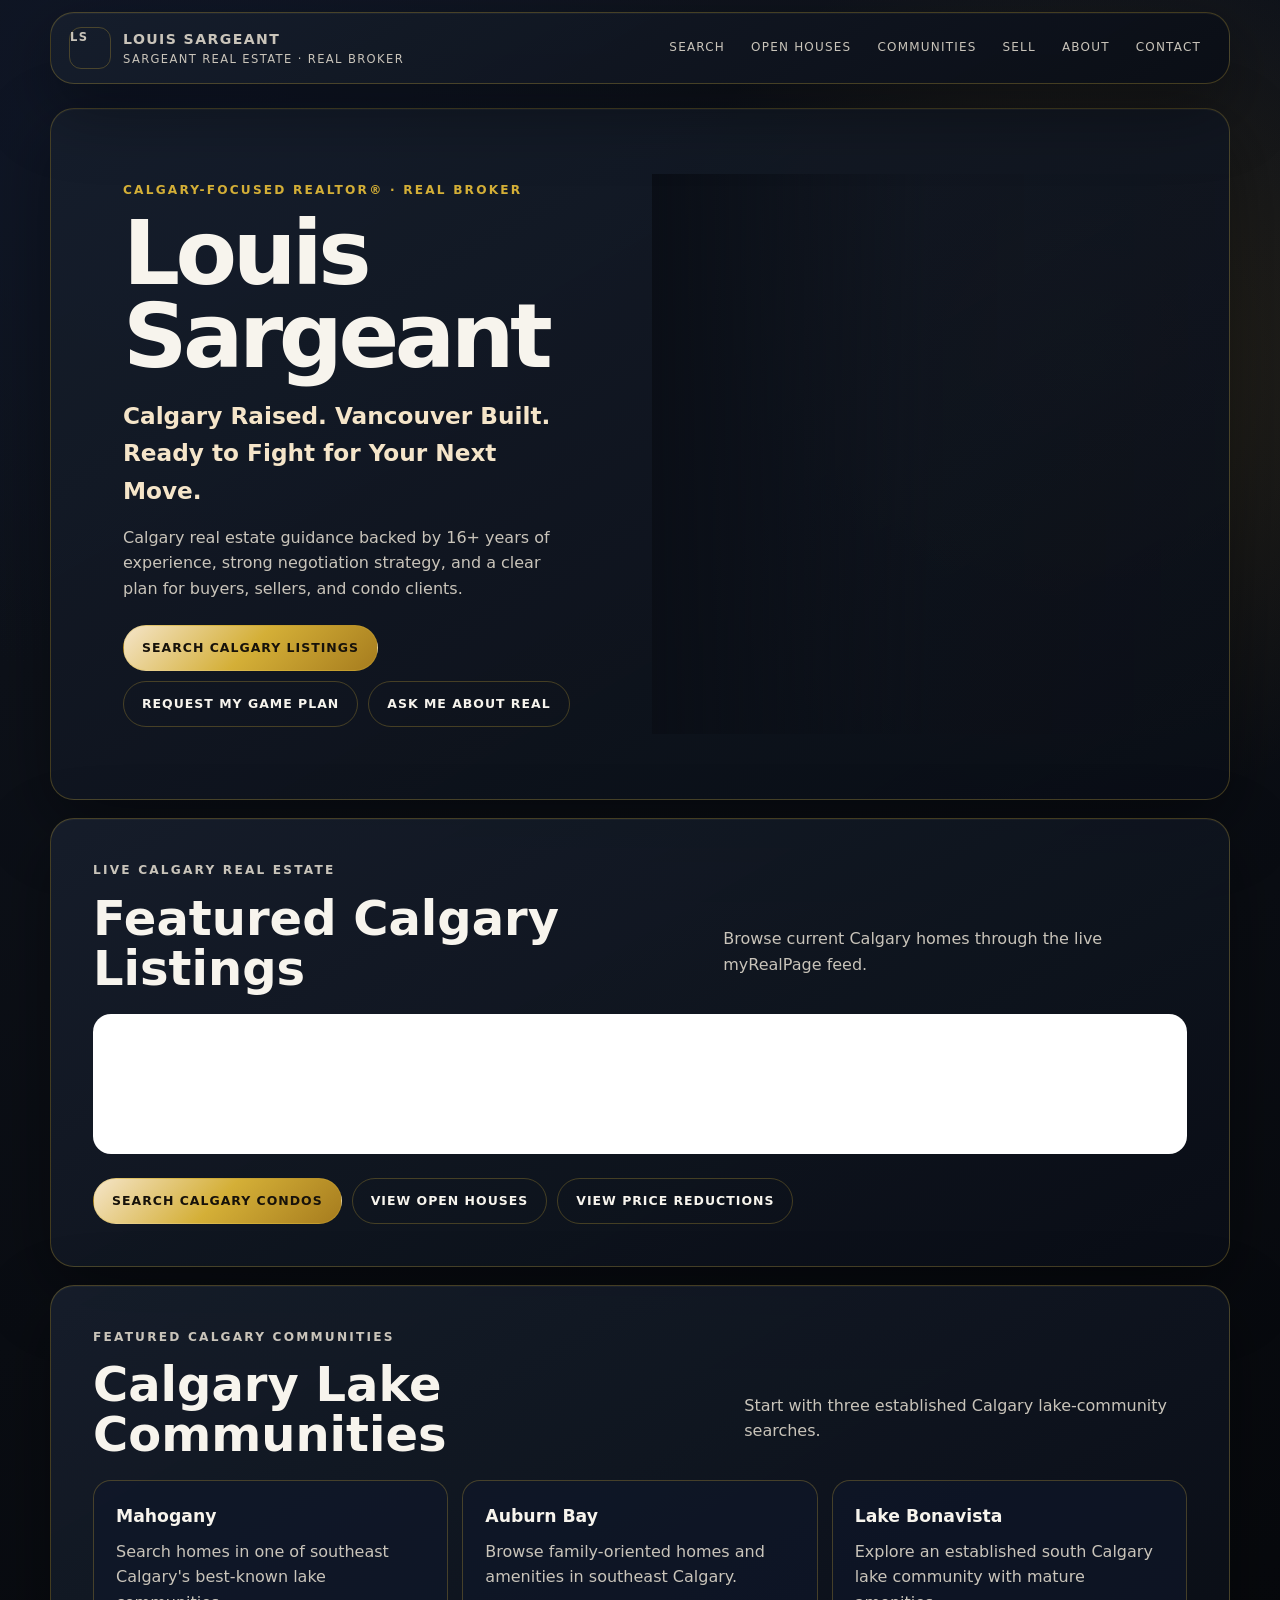
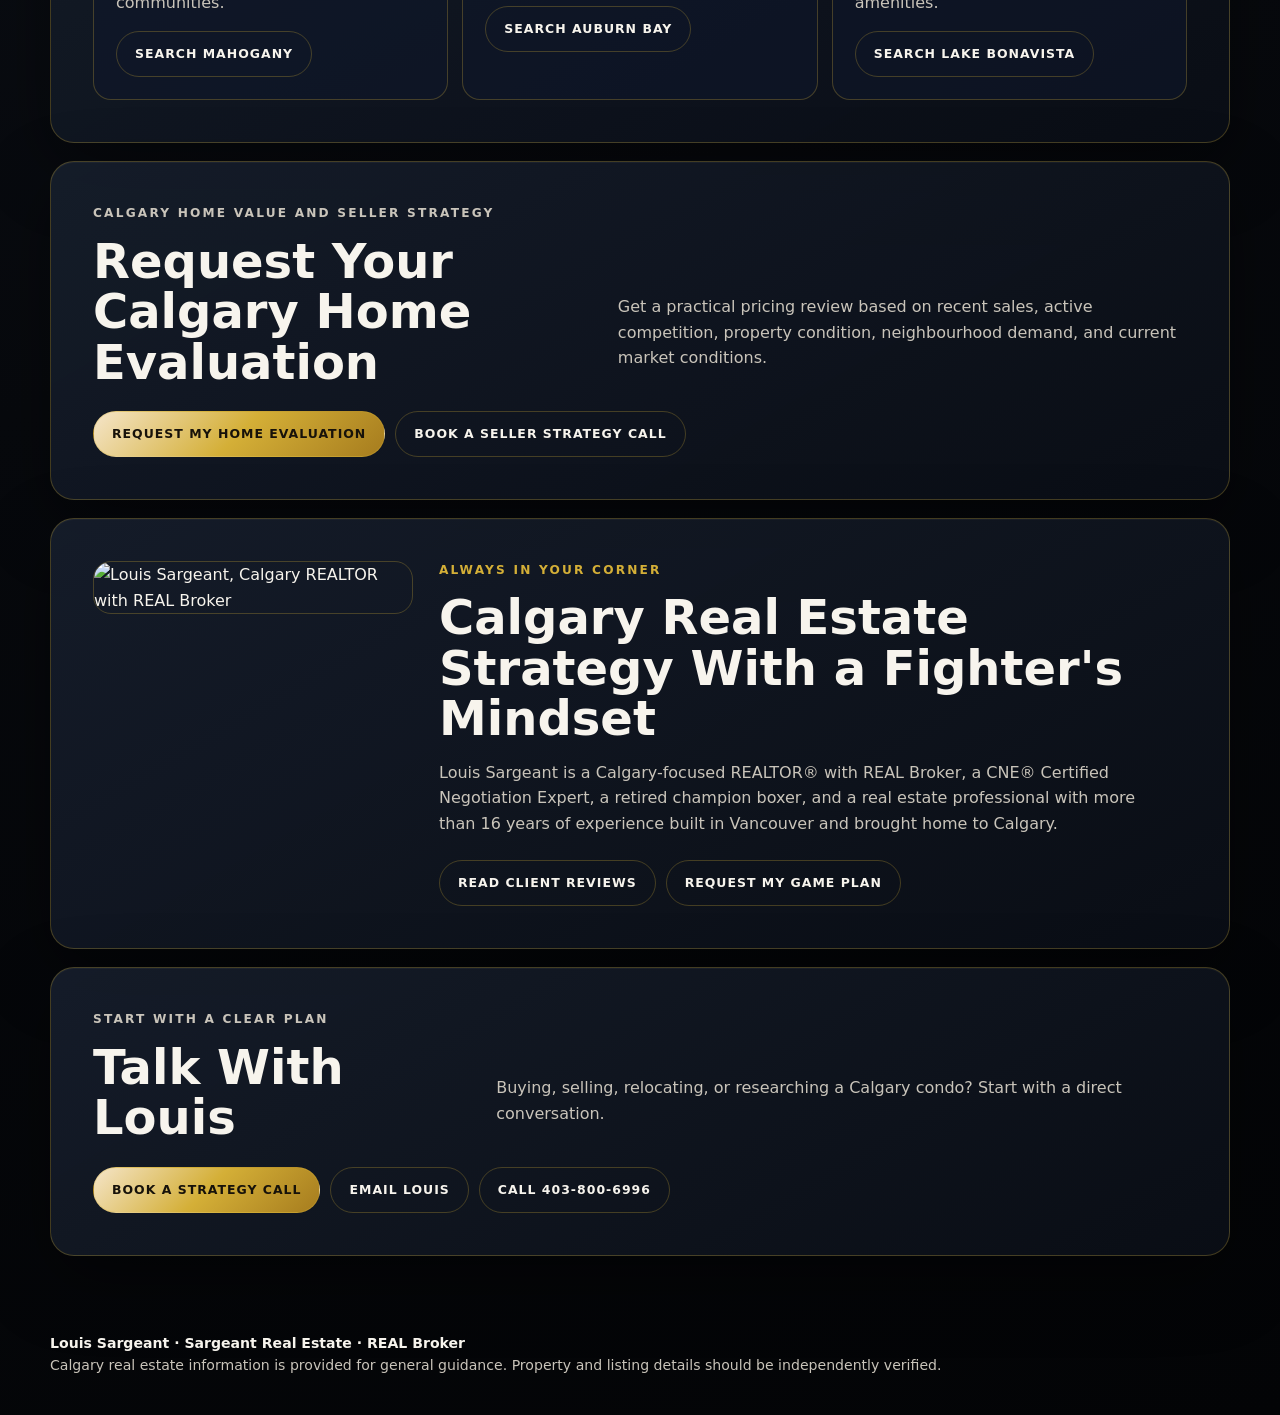
==== commit 0e37d3e4: "Move secondary myRealPage feeds to dedicated pages" ====
--- a/personal-landing-page/index.html
+++ b/personal-landing-page/index.html
@@ -7,150 +7,17 @@
   <link rel="canonical" href="https://sargeantrealestate.com/" />
   <title>Louis Sargeant | Calgary REALTOR® | REAL Broker</title>
   <style>
-    :root {
-      --bg: #07090d;
-      --panel: #111722;
-      --panel-2: #171f2d;
-      --navy: #0f172a;
-      --gold: #d4af37;
-      --gold-light: #f5e5c9;
-      --gold-dark: #a67c1e;
-      --text: #f7f4ed;
-      --muted: #c9c4ba;
-      --line: rgba(212,175,55,.28);
-      --max: 1180px;
-    }
-    * { box-sizing: border-box; }
-    html { scroll-behavior: smooth; }
-    body {
-      margin: 0;
-      color: var(--text);
-      font-family: Inter, system-ui, -apple-system, BlinkMacSystemFont, "Segoe UI", sans-serif;
-      background:
-        radial-gradient(circle at 15% 5%, rgba(15,23,42,.85), transparent 34rem),
-        radial-gradient(circle at 85% 12%, rgba(166,124,30,.18), transparent 28rem),
-        linear-gradient(160deg, #10151f 0%, var(--bg) 58%, #030406 100%);
-      line-height: 1.6;
-    }
-    a { color: inherit; }
-    .wrap { width: min(calc(100% - 28px), var(--max)); margin: 0 auto; }
-    .glass {
-      background: linear-gradient(150deg, rgba(23,31,45,.88), rgba(10,14,22,.94));
-      border: 1px solid var(--line);
-      box-shadow: 0 24px 70px rgba(0,0,0,.38), inset 0 1px 0 rgba(255,255,255,.04);
-      border-radius: 24px;
-    }
-    header {
-      position: sticky;
-      top: 12px;
-      z-index: 20;
-      margin: 14px auto 0;
-      padding: 14px 18px;
-      display: flex;
-      align-items: center;
-      justify-content: space-between;
-      gap: 18px;
-    }
-    .brand { display: flex; align-items: center; gap: 12px; text-decoration: none; }
-    .mark {
-      width: 42px;
-      height: 42px;
-      display: grid;
-      place-items: center;
-      border: 1px solid var(--line);
-      border-radius: 12px;
-      color: var(--gold-light);
-      font-weight: 800;
-      letter-spacing: .06em;
-    }
-    .brand strong { display: block; font-size: .88rem; letter-spacing: .1em; text-transform: uppercase; }
-    .brand span { display: block; color: var(--muted); font-size: .72rem; letter-spacing: .12em; text-transform: uppercase; }
-    nav { display: flex; flex-wrap: wrap; justify-content: flex-end; gap: 6px; }
-    nav a { text-decoration: none; color: var(--muted); font-size: .75rem; letter-spacing: .1em; text-transform: uppercase; padding: 8px 10px; border-radius: 999px; }
-    nav a:hover, nav a:focus-visible { color: var(--text); outline: 1px solid var(--line); }
-    main { padding: 18px 0 52px; }
-    section { margin-top: 18px; }
-    .hero {
-      min-height: 560px;
-      display: grid;
-      grid-template-columns: 1.02fr .98fr;
-      align-items: center;
-      overflow: hidden;
-    }
-    .hero-copy { padding: clamp(34px, 6vw, 72px); }
-    .eyebrow { margin: 0 0 12px; color: var(--gold); text-transform: uppercase; letter-spacing: .18em; font-weight: 800; font-size: .76rem; }
-    h1 { margin: 0; font-size: clamp(3rem, 7vw, 6.4rem); line-height: .92; letter-spacing: -.05em; }
-    .tagline { margin: 20px 0 0; font-size: clamp(1.1rem, 2vw, 1.45rem); color: var(--gold-light); font-weight: 700; max-width: 760px; }
-    .hero-copy > p:last-of-type { color: var(--muted); max-width: 720px; }
-    .hero-photo {
-      min-height: 560px;
-      background:
-        linear-gradient(90deg, rgba(10,14,22,.96) 0%, rgba(10,14,22,.12) 48%, rgba(10,14,22,.08) 100%),
-        url("louis-sargeant-headshot.jpg") center/cover no-repeat;
-    }
-    .buttons { display: flex; flex-wrap: wrap; gap: 10px; margin-top: 24px; }
-    .btn {
-      display: inline-flex;
-      align-items: center;
-      justify-content: center;
-      min-height: 46px;
-      padding: 11px 18px;
-      border-radius: 999px;
-      border: 1px solid var(--line);
-      text-decoration: none;
-      font-size: .78rem;
-      font-weight: 800;
-      letter-spacing: .08em;
-      text-transform: uppercase;
-    }
-    .btn-primary { color: #17120a; background: linear-gradient(135deg, var(--gold-light), var(--gold), var(--gold-dark)); }
-    .btn:hover { transform: translateY(-1px); }
-    .section-card { padding: clamp(24px, 4vw, 42px); }
-    .section-head { display: flex; align-items: end; justify-content: space-between; gap: 20px; margin-bottom: 20px; }
-    h2 { margin: 0; font-size: clamp(1.8rem, 4vw, 3rem); line-height: 1.05; }
-    .section-head p, .intro { color: var(--muted); max-width: 720px; }
-    .grid { display: grid; grid-template-columns: repeat(3, minmax(0,1fr)); gap: 14px; }
-    .card { padding: 20px; border: 1px solid var(--line); border-radius: 18px; background: rgba(15,23,42,.62); }
-    .card h3 { margin: 0 0 8px; font-size: 1.05rem; }
-    .card p { margin: 0; color: var(--muted); }
-    .card .btn { margin-top: 16px; }
-    .listing-shell { min-height: 140px; padding: 14px; border-radius: 18px; background: #fff; overflow: hidden; }
-    .listing-shell + .buttons { margin-top: 16px; }
-    .community-grid { display: grid; grid-template-columns: repeat(3, minmax(0,1fr)); gap: 14px; }
-    .about { display: grid; grid-template-columns: 320px 1fr; gap: 26px; align-items: start; }
-    .about img { width: 100%; border-radius: 18px; border: 1px solid var(--line); }
-    footer { padding: 24px 0 38px; color: var(--muted); font-size: .88rem; }
-    footer strong { color: var(--text); }
-    @media (max-width: 900px) {
-      header { position: static; align-items: flex-start; }
-      nav { display: none; }
-      .hero { grid-template-columns: 1fr; }
-      .hero-photo { min-height: 430px; order: -1; background-position: center top; }
-      .grid, .community-grid { grid-template-columns: 1fr 1fr; }
-      .about { grid-template-columns: 1fr; }
-    }
-    @media (max-width: 620px) {
-      .wrap { width: min(calc(100% - 18px), var(--max)); }
-      .hero-copy, .section-card { padding: 22px; }
-      .hero-photo { min-height: 380px; }
-      .buttons, .btn { width: 100%; }
-      .grid, .community-grid { grid-template-columns: 1fr; }
-      .section-head { display: block; }
-      h1 { font-size: clamp(2.7rem, 15vw, 4.2rem); }
-    }
+    :root{--bg:#07090d;--panel:#111722;--navy:#0f172a;--gold:#d4af37;--gold-light:#f5e5c9;--gold-dark:#a67c1e;--text:#f7f4ed;--muted:#c9c4ba;--line:rgba(212,175,55,.28);--max:1180px}
+    *{box-sizing:border-box}html{scroll-behavior:smooth}body{margin:0;color:var(--text);font-family:Inter,system-ui,-apple-system,BlinkMacSystemFont,"Segoe UI",sans-serif;background:radial-gradient(circle at 15% 5%,rgba(15,23,42,.85),transparent 34rem),radial-gradient(circle at 85% 12%,rgba(166,124,30,.18),transparent 28rem),linear-gradient(160deg,#10151f 0%,var(--bg) 58%,#030406 100%);line-height:1.6}a{color:inherit}.wrap{width:min(calc(100% - 28px),var(--max));margin:0 auto}.glass{background:linear-gradient(150deg,rgba(23,31,45,.88),rgba(10,14,22,.94));border:1px solid var(--line);box-shadow:0 24px 70px rgba(0,0,0,.38),inset 0 1px 0 rgba(255,255,255,.04);border-radius:24px}header{position:sticky;top:12px;z-index:20;margin:14px auto 0;padding:14px 18px;display:flex;align-items:center;justify-content:space-between;gap:18px}.brand{display:flex;align-items:center;gap:12px;text-decoration:none}.mark{width:42px;height:42px;display:grid;place-items:center;border:1px solid var(--line);border-radius:12px;color:var(--gold-light);font-weight:800;letter-spacing:.06em}.brand strong{display:block;font-size:.88rem;letter-spacing:.1em;text-transform:uppercase}.brand span{display:block;color:var(--muted);font-size:.72rem;letter-spacing:.12em;text-transform:uppercase}nav{display:flex;flex-wrap:wrap;justify-content:flex-end;gap:6px}nav a{text-decoration:none;color:var(--muted);font-size:.75rem;letter-spacing:.1em;text-transform:uppercase;padding:8px 10px;border-radius:999px}nav a:hover,nav a:focus-visible{color:var(--text);outline:1px solid var(--line)}main{padding:18px 0 52px}section{margin-top:18px}.hero{min-height:560px;display:grid;grid-template-columns:1.02fr .98fr;align-items:center;overflow:hidden}.hero-copy{padding:clamp(34px,6vw,72px)}.eyebrow{margin:0 0 12px;color:var(--gold);text-transform:uppercase;letter-spacing:.18em;font-weight:800;font-size:.76rem}h1{margin:0;font-size:clamp(3rem,7vw,6.4rem);line-height:.92;letter-spacing:-.05em}.tagline{margin:20px 0 0;font-size:clamp(1.1rem,2vw,1.45rem);color:var(--gold-light);font-weight:700;max-width:760px}.hero-copy>p:last-of-type{color:var(--muted);max-width:720px}.hero-photo{min-height:560px;background:linear-gradient(90deg,rgba(10,14,22,.96) 0%,rgba(10,14,22,.12) 48%,rgba(10,14,22,.08) 100%),url("louis-sargeant-headshot.jpg") center/cover no-repeat}.buttons{display:flex;flex-wrap:wrap;gap:10px;margin-top:24px}.btn{display:inline-flex;align-items:center;justify-content:center;min-height:46px;padding:11px 18px;border-radius:999px;border:1px solid var(--line);text-decoration:none;font-size:.78rem;font-weight:800;letter-spacing:.08em;text-transform:uppercase}.btn-primary{color:#17120a;background:linear-gradient(135deg,var(--gold-light),var(--gold),var(--gold-dark))}.btn:hover{transform:translateY(-1px)}.section-card{padding:clamp(24px,4vw,42px)}.section-head{display:flex;align-items:end;justify-content:space-between;gap:20px;margin-bottom:20px}h2{margin:0;font-size:clamp(1.8rem,4vw,3rem);line-height:1.05}.section-head p,.intro{color:var(--muted);max-width:720px}.listing-shell{min-height:140px;padding:14px;border-radius:18px;background:#fff;overflow:hidden}.card-grid{display:grid;grid-template-columns:repeat(3,minmax(0,1fr));gap:14px}.card{padding:22px;border:1px solid var(--line);border-radius:18px;background:rgba(15,23,42,.62)}.card h3{margin:0 0 8px;font-size:1.08rem}.card p{margin:0;color:var(--muted)}.card .btn{margin-top:16px}.about{display:grid;grid-template-columns:320px 1fr;gap:26px;align-items:start}.about img{width:100%;border-radius:18px;border:1px solid var(--line)}footer{padding:24px 0 38px;color:var(--muted);font-size:.88rem}footer strong{color:var(--text)}
+    @media(max-width:900px){header{position:static;align-items:flex-start}nav{display:none}.hero{grid-template-columns:1fr}.hero-photo{min-height:430px;order:-1;background-position:center top}.card-grid{grid-template-columns:1fr 1fr}.about{grid-template-columns:1fr}}
+    @media(max-width:620px){.wrap{width:min(calc(100% - 18px),var(--max))}.hero-copy,.section-card{padding:22px}.hero-photo{min-height:380px}.buttons,.btn{width:100%}.card-grid{grid-template-columns:1fr}.section-head{display:block}h1{font-size:clamp(2.7rem,15vw,4.2rem)}}
   </style>
 </head>
 <body>
   <header class="wrap glass">
-    <a class="brand" href="#top">
-      <span class="mark">LS</span>
-      <span><strong>Louis Sargeant</strong><span>Sargeant Real Estate · REAL Broker</span></span>
-    </a>
-    <nav aria-label="Primary navigation">
-      <a href="#search">Search</a><a href="#open-houses">Open Houses</a><a href="#communities">Communities</a><a href="#sell">Sell</a><a href="#about">About</a><a href="#contact">Contact</a>
-    </nav>
+    <a class="brand" href="#top"><span class="mark">LS</span><span><strong>Louis Sargeant</strong><span>Sargeant Real Estate · REAL Broker</span></span></a>
+    <nav aria-label="Primary navigation"><a href="#search">Search</a><a href="calgary-open-houses.html">Open Houses</a><a href="#communities">Communities</a><a href="#sell">Sell</a><a href="#about">About</a><a href="#contact">Contact</a></nav>
   </header>
-
   <main id="top" class="wrap">
     <section class="hero glass">
       <div class="hero-copy">
@@ -158,67 +25,27 @@
         <h1>Louis Sargeant</h1>
         <p class="tagline">Calgary Raised. Vancouver Built. Ready to Fight for Your Next Move.</p>
         <p>Calgary real estate guidance backed by 16+ years of experience, strong negotiation strategy, and a clear plan for buyers, sellers, and condo clients.</p>
-        <div class="buttons">
-          <a class="btn btn-primary" href="#search">Search Calgary Listings</a>
-          <a class="btn" href="https://calendar.app.google/qJLDHg63nGswK7nh8">Request My Game Plan</a>
-          <a class="btn" href="https://onereal.ca/louis-sargeant/refer">Ask Me About REAL</a>
-        </div>
+        <div class="buttons"><a class="btn btn-primary" href="#search">Search Calgary Listings</a><a class="btn" href="https://calendar.app.google/qJLDHg63nGswK7nh8">Request My Game Plan</a><a class="btn" href="https://onereal.ca/louis-sargeant/refer">Ask Me About REAL</a></div>
       </div>
       <div class="hero-photo" role="img" aria-label="Louis Sargeant, Calgary REALTOR"></div>
     </section>
-
     <section id="search" class="section-card glass">
-      <div class="section-head"><div><p class="eyebrow">Live Calgary Real Estate</p><h2>Search Calgary Listings</h2></div><p>Browse current Calgary homes and condos through the live myRealPage feed.</p></div>
+      <div class="section-head"><div><p class="eyebrow">Live Calgary Real Estate</p><h2>Featured Calgary Listings</h2></div><p>Browse current Calgary homes through the live myRealPage feed.</p></div>
       <div class="listing-shell"><script src="https://idx.myrealpage.com/wps/rest/67196/l/showcase/v2/129904/in.js" async id="mrp-showcase-script-129904"></script></div>
-      <div class="buttons"><a class="btn btn-primary" href="#all-condos">View Calgary Condos</a><a class="btn" href="#open-houses">View Open Houses</a><a class="btn" href="#price-reduced">View Price Reductions</a></div>
+      <div class="buttons"><a class="btn btn-primary" href="all-calgary-condos.html">Search Calgary Condos</a><a class="btn" href="calgary-open-houses.html">View Open Houses</a><a class="btn" href="price-reduced-calgary-listings.html">View Price Reductions</a></div>
     </section>
-
-    <section id="open-houses" class="section-card glass">
-      <div class="section-head"><div><p class="eyebrow">Tour Calgary Homes</p><h2>Calgary Open Houses</h2></div><p>See current Calgary open-house opportunities in one place.</p></div>
-      <div class="listing-shell"><script src="https://idx.myrealpage.com/wps/rest/67196/l/showcase/v2/129903/in.js" async id="mrp-showcase-script-129903"></script></div>
-    </section>
-
-    <section id="price-reduced" class="section-card glass">
-      <div class="section-head"><div><p class="eyebrow">Updated Opportunities</p><h2>Price Reduced Calgary Listings</h2></div><p>Track homes and condos with recent asking-price reductions.</p></div>
-      <div class="listing-shell"><script src="https://idx.myrealpage.com/wps/rest/67196/l/showcase/v2/129905/in.js" async id="mrp-showcase-script-129905"></script></div>
-    </section>
-
-    <section id="all-condos" class="section-card glass">
-      <div class="section-head"><div><p class="eyebrow">Calgary Condo Search</p><h2>All Calgary Condos for Sale</h2></div><p>Explore Calgary condo listings across price ranges, buildings, and communities.</p></div>
-      <div class="listing-shell"><script src="https://idx.myrealpage.com/wps/rest/67196/l/showcase/v2/129902/in.js" async id="mrp-showcase-script-129902"></script></div>
-    </section>
-
     <section id="communities" class="section-card glass">
       <div class="section-head"><div><p class="eyebrow">Featured Calgary Communities</p><h2>Calgary Lake Communities</h2></div><p>Start with three established Calgary lake-community searches.</p></div>
-      <div class="community-grid">
-        <article class="card"><h3>Mahogany</h3><p>Search homes in one of southeast Calgary's best-known lake communities.</p><a class="btn" href="#mahogany">Search Mahogany</a></article>
-        <article class="card"><h3>Auburn Bay</h3><p>Browse family-oriented homes and amenities in southeast Calgary.</p><a class="btn" href="#auburn-bay">Search Auburn Bay</a></article>
-        <article class="card"><h3>Lake Bonavista</h3><p>Explore an established south Calgary lake community with mature amenities.</p><a class="btn" href="#lake-bonavista">Search Lake Bonavista</a></article>
+      <div class="card-grid">
+        <article class="card"><h3>Mahogany</h3><p>Search homes in one of southeast Calgary's best-known lake communities.</p><a class="btn" href="mahogany-homes-for-sale.html">Search Mahogany</a></article>
+        <article class="card"><h3>Auburn Bay</h3><p>Browse family-oriented homes and amenities in southeast Calgary.</p><a class="btn" href="auburn-bay-homes-for-sale.html">Search Auburn Bay</a></article>
+        <article class="card"><h3>Lake Bonavista</h3><p>Explore an established south Calgary lake community with mature amenities.</p><a class="btn" href="lake-bonavista-homes-for-sale.html">Search Lake Bonavista</a></article>
       </div>
     </section>
-
-    <section id="mahogany" class="section-card glass"><div class="section-head"><div><p class="eyebrow">Southeast Calgary</p><h2>Mahogany Homes for Sale</h2></div></div><div class="listing-shell"><script src="https://idx.myrealpage.com/wps/rest/67196/l/showcase/v2/129897/in.js" async id="mrp-showcase-script-129897"></script></div></section>
-    <section id="auburn-bay" class="section-card glass"><div class="section-head"><div><p class="eyebrow">Southeast Calgary</p><h2>Auburn Bay Homes for Sale</h2></div></div><div class="listing-shell"><script src="https://idx.myrealpage.com/wps/rest/67196/l/showcase/v2/129906/in.js" async id="mrp-showcase-script-129906"></script></div></section>
-    <section id="lake-bonavista" class="section-card glass"><div class="section-head"><div><p class="eyebrow">South Calgary</p><h2>Lake Bonavista Homes for Sale</h2></div></div><div class="listing-shell"><script src="https://idx.myrealpage.com/wps/rest/67196/l/showcase/v2/129907/in.js" async id="mrp-showcase-script-129907"></script></div></section>
-
-    <section id="sell" class="section-card glass">
-      <div class="section-head"><div><p class="eyebrow">Calgary Home Value and Seller Strategy</p><h2>Request Your Calgary Home Evaluation</h2></div><p>Get a practical pricing review based on recent sales, active competition, property condition, neighbourhood demand, and current market conditions.</p></div>
-      <div class="buttons"><a class="btn btn-primary" href="mailto:louis@sargeantrealestate.com?subject=Calgary%20Home%20Evaluation">Request My Home Evaluation</a><a class="btn" href="https://calendar.app.google/qJLDHg63nGswK7nh8">Book a Seller Strategy Call</a></div>
-    </section>
-
-    <section id="about" class="section-card glass">
-      <div class="about">
-        <img src="louis-sargeant-headshot.jpg" alt="Louis Sargeant, Calgary REALTOR with REAL Broker" />
-        <div><p class="eyebrow">Always In Your Corner</p><h2>Calgary Real Estate Strategy With a Fighter's Mindset</h2><p class="intro">Louis Sargeant is a Calgary-focused REALTOR® with REAL Broker, a CNE® Certified Negotiation Expert, a retired champion boxer, and a real estate professional with more than 16 years of experience built in Vancouver and brought home to Calgary.</p><div class="buttons"><a class="btn" href="https://www.rate-my-agent.com/Louis-Sargeant-ratings-Vancouver-BC-11967">Read Client Reviews</a><a class="btn" href="https://calendar.app.google/qJLDHg63nGswK7nh8">Request My Game Plan</a></div></div>
-      </div>
-    </section>
-
-    <section id="contact" class="section-card glass">
-      <div class="section-head"><div><p class="eyebrow">Start With a Clear Plan</p><h2>Talk With Louis</h2></div><p>Buying, selling, relocating, or researching a Calgary condo? Start with a direct conversation.</p></div>
-      <div class="buttons"><a class="btn btn-primary" href="https://calendar.app.google/qJLDHg63nGswK7nh8">Book a Strategy Call</a><a class="btn" href="mailto:louis@sargeantrealestate.com">Email Louis</a><a class="btn" href="tel:+14038006996">Call 403-800-6996</a></div>
-    </section>
+    <section id="sell" class="section-card glass"><div class="section-head"><div><p class="eyebrow">Calgary Home Value and Seller Strategy</p><h2>Request Your Calgary Home Evaluation</h2></div><p>Get a practical pricing review based on recent sales, active competition, property condition, neighbourhood demand, and current market conditions.</p></div><div class="buttons"><a class="btn btn-primary" href="mailto:louis@sargeantrealestate.com?subject=Calgary%20Home%20Evaluation">Request My Home Evaluation</a><a class="btn" href="https://calendar.app.google/qJLDHg63nGswK7nh8">Book a Seller Strategy Call</a></div></section>
+    <section id="about" class="section-card glass"><div class="about"><img src="louis-sargeant-headshot.jpg" alt="Louis Sargeant, Calgary REALTOR with REAL Broker"><div><p class="eyebrow">Always In Your Corner</p><h2>Calgary Real Estate Strategy With a Fighter's Mindset</h2><p class="intro">Louis Sargeant is a Calgary-focused REALTOR® with REAL Broker, a CNE® Certified Negotiation Expert, a retired champion boxer, and a real estate professional with more than 16 years of experience built in Vancouver and brought home to Calgary.</p><div class="buttons"><a class="btn" href="https://www.rate-my-agent.com/Louis-Sargeant-ratings-Vancouver-BC-11967">Read Client Reviews</a><a class="btn" href="https://calendar.app.google/qJLDHg63nGswK7nh8">Request My Game Plan</a></div></div></div></section>
+    <section id="contact" class="section-card glass"><div class="section-head"><div><p class="eyebrow">Start With a Clear Plan</p><h2>Talk With Louis</h2></div><p>Buying, selling, relocating, or researching a Calgary condo? Start with a direct conversation.</p></div><div class="buttons"><a class="btn btn-primary" href="https://calendar.app.google/qJLDHg63nGswK7nh8">Book a Strategy Call</a><a class="btn" href="mailto:louis@sargeantrealestate.com">Email Louis</a><a class="btn" href="tel:+14038006996">Call 403-800-6996</a></div></section>
   </main>
-
-  <footer class="wrap"><strong>Louis Sargeant · Sargeant Real Estate · REAL Broker</strong><br />Calgary real estate information is provided for general guidance. Property and listing details should be independently verified.</footer>
+  <footer class="wrap"><strong>Louis Sargeant · Sargeant Real Estate · REAL Broker</strong><br>Calgary real estate information is provided for general guidance. Property and listing details should be independently verified.</footer>
 </body>
-</html>
+</html>
